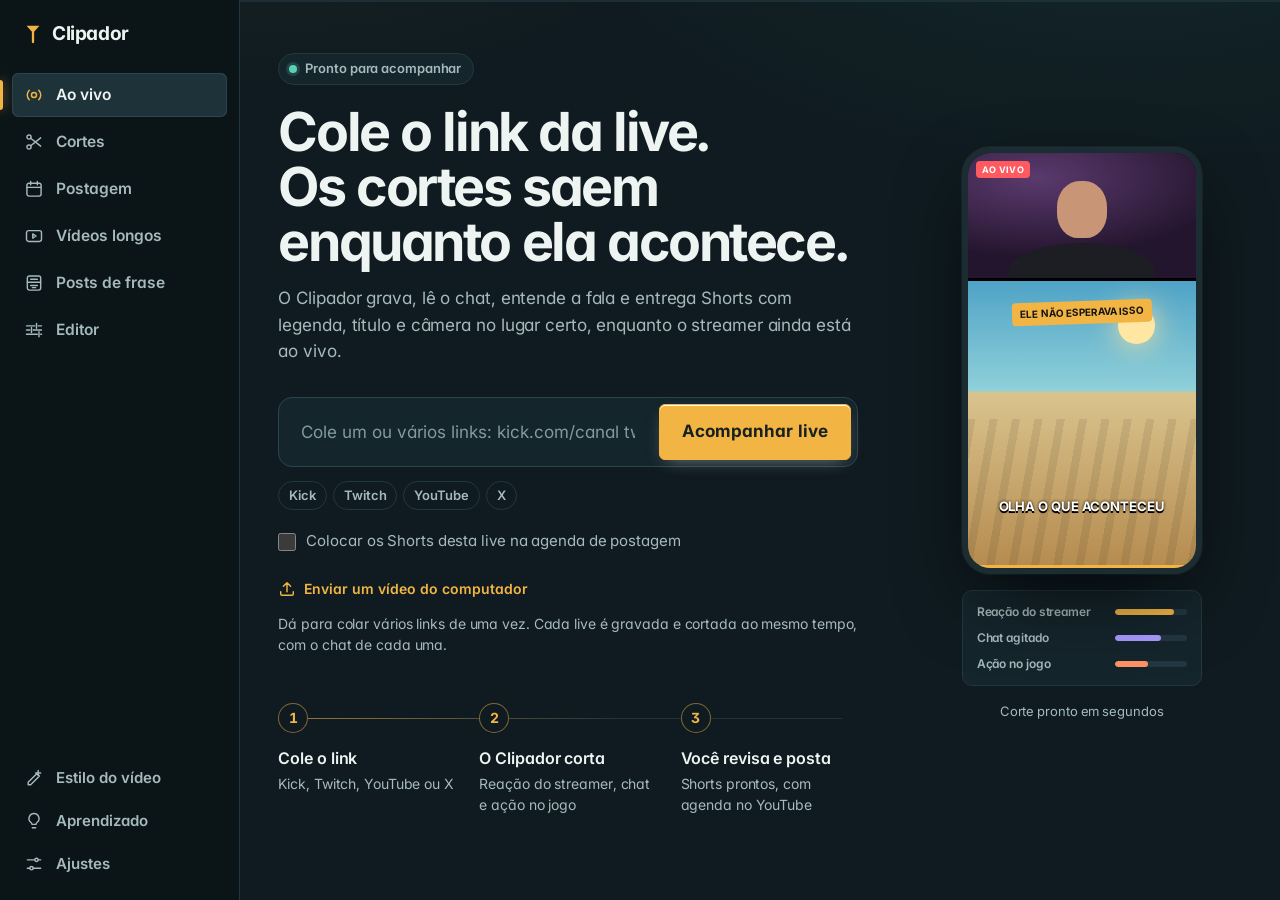
==== web/index.html @ 7b59847d "Clipador 1.16.0" ====
<!doctype html>
<html lang="pt-BR">
<head>
<meta charset="utf-8">
<meta name="viewport" content="width=device-width, initial-scale=1">
<title>Clipador ao vivo</title>
<meta name="theme-color" content="#0f1b20">
<link rel="icon" href="data:image/svg+xml,%3Csvg xmlns='http://www.w3.org/2000/svg' viewBox='0 0 32 32'%3E%3Crect width='32' height='32' rx='8' fill='%230f1b20'/%3E%3Cpath d='M9 7h14l-7 8z' fill='%23f2b544'/%3E%3Crect x='14.75' y='12' width='2.5' height='14' rx='1.25' fill='%23f2b544'/%3E%3C/svg%3E">
<link rel="preload" href="/web/fontes/instrument-sans-latin-wght-normal.woff2" as="font" type="font/woff2" crossorigin>
<link rel="stylesheet" href="/web/app.css">
<link rel="stylesheet" href="/web/editor.css">
<link rel="stylesheet" href="/web/estudio.css">
<link rel="stylesheet" href="/web/acabamento.css">
<link rel="stylesheet" href="/web/drift.css">
<link rel="stylesheet" href="/web/bastidores.css">
<script>try { if (sessionStorage.getItem("abertura") || location.search.includes("janela=1") || matchMedia("(prefers-reduced-motion: reduce)").matches) document.documentElement.classList.add("sem-abertura"); sessionStorage.setItem("abertura", "1"); } catch {}</script>
</head>
<body data-vazio="true">
<div class="abertura" aria-hidden="true"><div class="ab-cena"><div class="ab-linha"><i style="--l:3;--n:0;--c:#5ad1b3"></i><i style="--l:5;--n:1;--c:#2f6f7c"></i><i style="--l:2;--n:2;--c:#f2b544"></i><i style="--l:6;--n:3;--c:#2f6f7c"></i><i style="--l:3;--n:4;--c:#a99bff"></i><i style="--l:4;--n:5;--c:#5ad1b3"></i><i style="--l:2;--n:6;--c:#f6f0e4"></i><i style="--l:5;--n:7;--c:#2f6f7c"></i><b></b></div><div class="ab-marca"><svg viewBox="0 0 24 24"><path d="M5 3h14l-7 8z"/><rect x="10.75" y="9" width="2.5" height="13" rx="1.25"/></svg>Clipador</div></div></div>
<a class="pular" href="#conteudo">Ir para o conteúdo</a>

<div class="app">
<aside class="lateral">
  <a class="marca" href="/" aria-label="Clipador ao vivo, início">
    <svg class="marca-sinal" viewBox="0 0 24 24" aria-hidden="true"><path d="M5 3h14l-7 8z"/><rect x="10.75" y="9" width="2.5" height="13" rx="1.25"/></svg>
    <span>Clipador</span>
  </a>
  <nav class="abas" aria-label="Seções">
    <button type="button" data-aba="vivo" aria-pressed="true"><svg class="icone" viewBox="0 0 24 24" aria-hidden="true"><circle cx="12" cy="12" r="3"/><path d="M6.3 17.7a8 8 0 0 1 0-11.4M17.7 6.3a8 8 0 0 1 0 11.4"/></svg><span class="aba-nome">Ao vivo</span><span class="contador no-ar" id="n-vivo"></span></button>
    <button type="button" data-aba="cortes" aria-pressed="false"><svg class="icone" viewBox="0 0 24 24" aria-hidden="true"><circle cx="6" cy="6" r="2.5"/><circle cx="6" cy="18" r="2.5"/><path d="M8 7.5 20 17M8 16.5 20 7"/></svg><span class="aba-nome">Cortes</span><span class="contador" id="n-cortes"></span></button>
    <button type="button" data-aba="postagem" aria-pressed="false"><svg class="icone" viewBox="0 0 24 24" aria-hidden="true"><rect x="3.5" y="5" width="17" height="15.5" rx="2.5"/><path d="M3.5 10h17M8 3v4M16 3v4"/></svg><span class="aba-nome">Postagem</span><span class="contador" id="n-postagem"></span></button>
    <button type="button" data-aba="longos" aria-pressed="false"><svg class="icone" viewBox="0 0 24 24" aria-hidden="true"><rect x="3" y="5.5" width="18" height="13" rx="2.5"/><path d="m10.5 9.5 4 2.5-4 2.5z"/></svg><span class="aba-nome">Vídeos longos</span><span class="contador" id="n-longos"></span></button>
    <button type="button" data-aba="posts" aria-pressed="false"><svg class="icone" viewBox="0 0 24 24" aria-hidden="true"><rect x="4" y="3.5" width="16" height="17" rx="2.5"/><path d="M4 11h16"/><path d="M8 7.5h8M8 15h8M10 17.5h4"/></svg><span class="aba-nome">Posts de frase</span></button>
    <button type="button" data-aba="editor" aria-pressed="false"><svg class="icone" viewBox="0 0 24 24" aria-hidden="true"><path d="M3 7h10M17 7h4M3 12h4M11 12h10M3 17h13M20 17h1"/><path d="M15 4v6M9 9v6M18 14v6"/></svg><span class="aba-nome">Editor</span></button>
  </nav>
  <div class="lateral-fim">
    <p class="resumo" id="resumo" aria-live="polite"></p>
    <button class="ferramenta" id="abrir-estilo" type="button"><svg class="icone" viewBox="0 0 24 24" aria-hidden="true"><path d="M5 19 15.5 8.5l3 3L8 22H5z" transform="translate(0 -2)"/><path d="M14 4h6M17 1v6" transform="translate(0 2)"/></svg><span>Estilo do vídeo</span></button>
    <button class="ferramenta" id="abrir-aprendizado" type="button"><svg class="icone" viewBox="0 0 24 24" aria-hidden="true"><path d="M12 3a6 6 0 0 0-3.6 10.8c.7.6 1.1 1.3 1.1 2.2h5c0-.9.4-1.6 1.1-2.2A6 6 0 0 0 12 3z"/><path d="M10 20h4"/></svg><span>Aprendizado</span></button>
    <button class="ferramenta" id="abrir-ajustes" type="button"><svg class="icone" viewBox="0 0 24 24" aria-hidden="true"><path d="M4 7h9M17 7h3M4 17h3M11 17h9"/><circle cx="15" cy="7" r="2"/><circle cx="9" cy="17" r="2"/></svg><span>Ajustes</span></button>
  </div>
</aside>

<main id="conteudo">
  <div class="pagina" id="aba-vivo">
  <header class="pagina-topo vivo-topo">
    <div><h1>Ao vivo</h1><p>Acompanhe as lives e veja os cortes saindo em tempo real.</p></div>
  </header>
  <section class="comando" aria-labelledby="comando-titulo">
   <div class="comando-texto">
    <p class="comando-estado"><span aria-hidden="true"></span>Pronto para acompanhar</p>
    <h2 id="comando-titulo">Cole o link da live. Os cortes saem enquanto ela acontece.</h2>
    <p class="comando-sub">O Clipador grava, lê o chat, entende a fala e entrega Shorts com legenda, título e câmera no lugar certo, enquanto o streamer ainda está ao vivo.</p>
    <form id="form-link" novalidate>
      <label class="so-leitor" for="link">Link da live</label>
      <div class="campo-link">
        <input id="link" name="link" type="text" inputmode="url" autocomplete="off" spellcheck="false"
               placeholder="Cole um ou vários links: kick.com/canal twitch.tv/outro youtube.com/@canal" required>
        <button class="botao principal" type="submit" id="link-enviar">Acompanhar live</button>
      </div>
      <ul class="plataformas" id="plataformas" aria-label="Plataformas aceitas">
        <li data-p="kick">Kick</li><li data-p="twitch">Twitch</li><li data-p="youtube">YouTube</li><li data-p="x">X</li>
      </ul>
      <div class="comando-opcoes">
        <label class="marcar marcar-link"><input type="checkbox" id="link-programar"><span>Colocar os Shorts desta live na agenda de postagem</span></label>
        <button class="botao texto ir-envio" type="button" id="ir-envio"><svg viewBox="0 0 20 20" aria-hidden="true"><path d="M10 13V3m0 0L6 7m4-4 4 4M3 13v2.5A1.5 1.5 0 0 0 4.5 17h11a1.5 1.5 0 0 0 1.5-1.5V13" fill="none" stroke="currentColor" stroke-width="1.6" stroke-linecap="round" stroke-linejoin="round"/></svg>Enviar um vídeo do computador</button>
      </div>
      <p class="dica link-varios" id="link-varios">Dá para colar vários links de uma vez. Cada live é gravada e cortada ao mesmo tempo, com o chat de cada uma.</p>
      <p class="erro-campo" id="erro-link" role="alert" hidden></p>
    </form>
    <ol class="passos">
      <li><b>Cole o link</b><span>Kick, Twitch, YouTube ou X</span></li>
      <li><b>O Clipador corta</b><span>Reação do streamer, chat e ação no jogo</span></li>
      <li><b>Você revisa e posta</b><span>Shorts prontos, com agenda no YouTube</span></li>
    </ol>
   </div>
   <figure class="comando-vitrine" aria-hidden="true">
    <div class="vt-celular">
      <div class="vt-cam"><span class="vt-rosto"></span><span class="vt-ombro"></span><i class="vt-rec">AO VIVO</i></div>
      <div class="vt-jogo"><span class="vt-sol"></span><span class="vt-chao"></span><span class="vt-titulo">ELE NÃO ESPERAVA ISSO</span>
        <p class="vt-legenda"><b>OLHA</b> <b>O</b> <b>QUE</b> <b>ACONTECEU</b></p><i class="vt-barra"></i></div>
    </div>
    <ul class="vt-sinais">
      <li><b>Reação do streamer</b><span style="--n:.82"></span></li>
      <li><b>Chat agitado</b><span style="--n:.64"></span></li>
      <li><b>Ação no jogo</b><span style="--n:.47"></span></li>
    </ul>
    <figcaption>Corte pronto em segundos</figcaption>
   </figure>
  </section>

  <div class="mesa" id="mesa" hidden>
    <div class="lives-coluna">
      <p class="lives-capacidade" id="lives-capacidade" hidden></p>
      <section class="lives" id="lives" aria-label="Lives acompanhadas"></section>
    </div>
    <aside class="agora" aria-labelledby="agora-titulo">
      <h2 id="agora-titulo">Agora</h2>
      <p class="aviso" id="aviso-legenda" hidden></p>
      <ol class="fila" id="fila"></ol>
      <ol class="eventos" id="eventos" tabindex="0" aria-label="Histórico da live"></ol>
    </aside>
  </div>

  <section class="recentes" id="recentes" aria-labelledby="recentes-titulo" hidden>
    <header class="secao-topo"><h2 id="recentes-titulo">Últimos cortes</h2><button class="botao texto" type="button" id="ver-cortes">Ver todos os cortes</button></header>
    <div class="recentes-lista" id="recentes-lista"></div>
  </section>
  </div>

  <div class="pagina" id="aba-cortes" hidden>
  <section class="cortes" id="cortes" aria-labelledby="cortes-titulo">
    <header class="pagina-topo">
      <div><h1 id="cortes-titulo">Cortes</h1><p>Assista, ajuste a legenda e escolha o que vai para a agenda.</p></div>
    </header>
    <div class="barra-ferramentas">
      <div class="filtros" role="group" aria-label="Filtrar cortes">
        <button type="button" data-filtro="postar" aria-pressed="true">Para postar <span id="n-postar"></span></button>
        <button type="button" data-filtro="postados" aria-pressed="false">Postados <span id="n-postados"></span></button>
        <button type="button" data-filtro="montagens" aria-pressed="false">Montagens <span id="n-montagens"></span></button>
        <button type="button" data-filtro="todos" aria-pressed="false">Todos <span id="n-todos"></span></button>
      </div>
      <button class="botao destaque" type="button" id="abrir-montagem">Criar montagem</button>
      <label class="filtro-pasta"><span class="so-leitor">Pasta</span><select id="filtro-pasta"></select></label>
      <label class="filtro-pasta"><span class="so-leitor">Ordem</span><select id="ordem-cortes"><option value="recentes">Mais recentes</option><option value="potencial">Maior potencial</option></select></label>
    </div>
    <div class="grade" id="grade"></div>
    <p class="sem-cortes" id="sem-cortes" hidden></p>
    <nav class="paginacao" id="cortes-paginacao" aria-label="Páginas de cortes" hidden>
      <span id="cortes-contagem"></span>
      <div class="paginas" id="cortes-paginas"></div>
      <label>Por página <select id="cortes-por-pagina"><option>12</option><option selected>24</option><option>48</option><option>96</option></select></label>
    </nav>
  </section>
  </div>

  <div class="pagina postagem" id="aba-postagem" hidden>
    <header class="pagina-topo">
      <div><h1 id="agenda-titulo">Postagem</h1><p id="agenda-resumo"></p></div>
    </header>
    <div class="subabas" role="tablist" aria-label="Áreas da postagem">
      <button type="button" role="tab" data-sub="agenda" aria-selected="true">Agenda</button>
      <button type="button" role="tab" data-sub="pastas" aria-selected="false">Pastas <span id="sub-pastas"></span></button>
      <button type="button" role="tab" data-sub="horarios" aria-selected="false">Horários</button>
      <button type="button" role="tab" data-sub="canal" aria-selected="false">Canal e envio <i class="sinal-canal" id="sub-canal" hidden></i></button>
    </div>

    <section class="agenda" data-painel="agenda" aria-label="Agenda de Shorts">
      <p class="aviso" id="post-aviso" role="status" hidden></p>
      <div class="aviso repetidos" id="post-repetidos" role="status" hidden>
        <p id="post-repetidos-texto"></p>
        <div><button class="botao principal" type="button" id="repetidos-tirar">Tirar da fila</button><button class="botao" type="button" id="repetidos-manter">Postar neste canal também</button></div>
      </div>
      <p class="dica conferencia" id="post-conferencia" hidden></p>
      <div class="barra-ferramentas">
        <div class="selecao" id="agenda-selecao" hidden>
          <label class="marcar"><input type="checkbox" id="selecionar-pagina"><span>Selecionar esta página</span></label>
          <span id="selecao-total" aria-live="polite"></span>
          <button class="botao perigo" type="button" id="apagar-selecionados" disabled>Apagar selecionados</button>
        </div>
        <label class="filtro-pasta"><span class="so-leitor">Mostrar pasta</span><select id="agenda-pasta"></select></label>
      </div>
      <div id="agenda-dias"></div>
      <nav class="paginacao" id="agenda-paginacao" aria-label="Páginas da agenda" hidden>
        <p id="agenda-contagem"></p>
        <div class="paginas" id="agenda-paginas"></div>
        <label>Por página <select id="agenda-por-pagina"><option value="10">10</option><option value="20" selected>20</option><option value="50">50</option><option value="100">100</option></select></label>
      </nav>
      <p class="sem-cortes" id="agenda-vazia" hidden>Marque uma pasta para os Shorts dela entrarem na agenda.</p>
    </section>

    <section class="painel-config" data-painel="pastas" aria-labelledby="pastas-titulo" hidden>
      <div class="post-bloco">
        <h2 id="pastas-titulo">Pastas na agenda</h2>
        <p class="dica">Cada live ou vídeo tem a própria pasta. Só as marcadas entram na agenda de postagem.</p>
        <ul class="pastas" id="lista-pastas"></ul>
      </div>
    </section>

    <section class="painel-config duas-partes" data-painel="canal" aria-label="Canal e envio" hidden>
      <div class="post-bloco">
        <h2 id="conta-titulo">Canal do YouTube</h2>
        <div id="conta-corpo"></div>
      </div>
      <div class="post-bloco">
        <h2 id="auto-titulo">Envio automático</h2>
        <p class="dica">Até a auditoria ser aprovada, o YouTube deixa os vídeos enviados pela API presos no modo privado. Enquanto isso, poste pela agenda usando os botões de copiar.</p>
        <label class="marcar"><input type="checkbox" id="post-auditoria"><span>Meu projeto foi aprovado na auditoria do YouTube</span></label>
        <label class="marcar"><input type="checkbox" id="post-automatico"><span>Enviar e programar os Shorts sozinho</span></label>
      </div>
    </section>

    <section class="painel-config" data-painel="horarios" aria-labelledby="hor-titulo" hidden>
      <div class="post-bloco">
        <h2 id="hor-titulo">Como postar</h2>
        <fieldset class="post-modos">
          <legend class="so-leitor">Como os vídeos serão postados</legend>
          <label class="marcar"><input type="radio" name="post-modo" value="horarios"><span>Nos horários da agenda</span></label>
          <label class="marcar"><input type="radio" name="post-modo" value="dia"><span>Todos em um único dia</span></label>
          <label class="marcar"><input type="radio" name="post-modo" value="agora"><span>Todos de uma vez</span></label>
        </fieldset>
        <div class="post-filtro">
          <label for="post-potencial"><b>Quais cortes postar</b></label>
          <select id="post-potencial">
            <option value="0">Todos os cortes</option>
            <option value="50">Potencial de 50% ou mais</option>
            <option value="60">Potencial de 60% ou mais</option>
            <option value="70">Potencial de 70% ou mais</option>
            <option value="75">Potencial de 75% ou mais</option>
            <option value="80">Potencial de 80% ou mais</option>
            <option value="85">Potencial de 85% ou mais (recomendado)</option>
            <option value="90">Potencial de 90% ou mais</option>
            <option value="95">Potencial de 95% ou mais</option>
          </select>
          <label class="marcar"><input type="checkbox" id="post-melhores"><span>Postar primeiro os de maior potencial</span></label>
          <p class="dica" id="post-fora"></p>
        </div>
        <div class="modo-bloco" id="bloco-horarios">
          <form class="hor-rapido" id="hor-rapido">
            <label>Das <input type="time" id="hor-inicio" value="06:00" required></label>
            <label>Até <input type="time" id="hor-fim" value="23:30" required></label>
            <label>A cada
              <select id="hor-intervalo">
                <option value="30" selected>30 min</option>
                <option value="45">45 min</option>
                <option value="60">1 hora</option>
                <option value="90">1h30</option>
                <option value="120">2 horas</option>
              </select>
            </label>
            <label class="hor-quantos">Vídeos em cada horário
              <input type="number" id="hor-quantos" min="1" max="20" step="1" value="1" inputmode="numeric" required>
            </label>
            <button class="botao principal" type="submit">Aplicar na agenda</button>
          </form>
          <div class="horarios" id="horarios" tabindex="0" aria-label="Horários de postagem"></div>
          <div class="horarios-acoes">
            <button class="botao texto" type="button" id="hor-mais">Adicionar horário</button>
            <button class="botao" type="button" id="hor-salvar">Salvar horários</button>
          </div>
        </div>
        <form class="modo-bloco hor-rapido" id="bloco-dia" hidden>
          <label>Dia <input type="date" id="dia-data" required></label>
          <label>Das <input type="time" id="dia-inicio" required></label>
          <label>Até <input type="time" id="dia-fim" required></label>
          <button class="botao principal" type="submit">Aplicar neste dia</button>
          <p class="dica">A fila inteira é dividida por igual entre esses horários. Cortes novos entram na divisão.</p>
        </form>
        <p class="modo-bloco dica" id="bloco-agora" hidden>Os vídeos da fila saem em sequência, um por minuto, começando daqui a 10 minutos.</p>
        <p class="dica">Se o canal atingir o limite diário de envios, a agenda passa os próximos vídeos para quando ele liberar.</p>
      </div>
    </section>
  </div>

  <div class="pagina longos" id="aba-longos" hidden>
    <header class="pagina-topo">
      <div><h1>Vídeos longos</h1><p>Histórias horizontais com capítulos, zoom nas cenas e foco na webcam.</p></div>
    </header>

    <section class="auto-longo" aria-labelledby="auto-longo-titulo">
      <div class="auto-texto">
        <h2 id="auto-longo-titulo">Criar durante a live</h2>
        <p id="auto-longo-status"></p>
        <div class="barra" id="auto-longo-barra" hidden><span></span></div>
      </div>
      <div class="auto-campos">
        <label class="marcar"><input type="checkbox" id="auto-longo-ativo"><span>Criar sozinho</span></label>
        <label class="auto-tempo">Cada parte com
          <select id="auto-longo-minutos"><option value="5">5 minutos</option><option value="8">8 minutos</option><option value="10">10 minutos</option><option value="15">15 minutos</option><option value="20">20 minutos</option><option value="30">30 minutos</option></select>
        </label>
      </div>
    </section>

    <div class="longos-entrada">
      <form class="cartao-acao" id="form-gravada">
        <h2>Cortar um vídeo pronto</h2>
        <p class="dica">Envie um vídeo do computador ou cole o link de uma live que já acabou. O sistema encontra os melhores momentos e cria os cortes.</p>
        <input type="file" id="gr-arquivo" accept="video/*,.mkv,.ts,.flv,.m4v" hidden>
        <button class="envio-zona" type="button" id="gr-zona">
          <svg viewBox="0 0 24 24" width="26" height="26" fill="none" stroke="currentColor" stroke-width="1.8" stroke-linecap="round" stroke-linejoin="round" aria-hidden="true"><path d="M12 16V5M7.5 9.5 12 5l4.5 4.5M4 16v3a1 1 0 0 0 1 1h14a1 1 0 0 0 1-1v-3"/></svg>
          <strong>Enviar vídeo do computador</strong><span>Clique para escolher ou arraste o arquivo até aqui</span>
        </button>
        <div class="envio-arquivo" id="gr-escolhido" hidden>
          <div><strong id="gr-nome"></strong><span id="gr-info"></span><div class="barra" id="gr-barra" hidden><span id="gr-barra-v"></span></div></div>
          <button class="botao fantasma" type="button" id="gr-tirar">Trocar vídeo</button>
        </div>
        <div class="bloco" id="gr-bloco-link">
          <label for="gr-link">Ou cole o link da gravação</label>
          <input id="gr-link" autocomplete="off" spellcheck="false" placeholder="Link do YouTube, Twitch, Kick ou X">
        </div>
        <div class="campos-tres">
          <div class="bloco"><label for="gr-momentos">Momentos</label>
            <select id="gr-momentos"><option value="5">5 cortes</option><option value="10">10 cortes</option><option value="20" selected>20 cortes</option><option value="30">30 cortes</option><option value="50">50 cortes</option></select></div>
          <div class="bloco"><label for="gr-qualidade">Qualidade</label>
            <select id="gr-qualidade"><option value="1080" selected>1080p</option><option value="720">720p, baixa mais rápido</option></select></div>
          <div class="bloco"><label for="gr-minutos">Vídeo longo</label>
            <select id="gr-minutos"><option value="5">5 minutos</option><option value="8">8 minutos</option><option value="10" selected>10 minutos</option><option value="15">15 minutos</option><option value="20">20 minutos</option><option value="30">30 minutos</option></select></div>
        </div>
        <label class="marcar"><input type="checkbox" id="gr-longo" checked><span>Criar o vídeo longo quando os cortes ficarem prontos</span></label>
        <label class="marcar"><input type="checkbox" id="gr-programar"><span>Colocar os Shorts desta gravação na agenda de postagem</span></label>
        <p class="erro-campo" id="gr-erro" role="alert" hidden></p>
        <button class="botao principal" type="submit" id="gr-enviar">Cortar vídeo</button>
      </form>

      <form class="cartao-acao" id="form-longo">
        <h2>Criar com os cortes de uma live</h2>
        <p class="dica">Usa os cortes já prontos, na ordem em que aconteceram. Vídeos acima de 15 minutos exigem canal verificado no YouTube.</p>
        <div class="bloco"><label for="lg-sessao">Live</label><select id="lg-sessao" required></select></div>
        <div class="bloco"><label for="lg-minutos">Duração</label>
          <select id="lg-minutos"><option value="5">5 minutos</option><option value="8">8 minutos</option><option value="10" selected>10 minutos</option><option value="15">15 minutos</option><option value="20">20 minutos</option><option value="30">30 minutos</option></select></div>
        <p class="erro-campo" id="lg-erro" role="alert" hidden></p>
        <button class="botao principal" type="submit" id="lg-criar">Criar vídeo longo</button>
      </form>
    </div>

    <section class="trabalhos" id="sec-gravadas" aria-labelledby="gravadas-titulo" hidden>
      <h2 id="gravadas-titulo">Lives gravadas</h2>
      <ol id="lista-gravadas"></ol>
    </section>

    <section aria-labelledby="videos-titulo">
      <div class="lo-topo">
        <h2 class="titulo-secao" id="videos-titulo">Seus vídeos <span class="lo-total" id="lo-total"></span></h2>
        <div class="barra-ferramentas lo-barra">
          <div class="filtros" id="lo-filtros" role="group" aria-label="Mostrar vídeos">
            <button type="button" data-f="todos" aria-pressed="true">Todos</button>
            <button type="button" data-f="prontos" aria-pressed="false">Prontos</button>
            <button type="button" data-f="enviados" aria-pressed="false">No YouTube</button>
            <button type="button" data-f="editando" aria-pressed="false">Em edição</button>
          </div>
          <label class="filtro-pasta"><span class="so-leitor">Buscar vídeo longo</span><input id="lo-busca" type="search" placeholder="Buscar pelo título ou canal"></label>
        </div>
      </div>
      <div class="grade-longos" id="grade-longos"></div>
      <p class="sem-cortes" id="longos-vazio">Crie o primeiro vídeo com os cortes de uma live ou analise uma gravação.</p>
      <nav class="paginacao" id="lo-paginacao" aria-label="Páginas de vídeos longos" hidden><span data-contagem></span><div class="paginas" data-paginas></div></nav>
    </section>
  </div>
  <div class="pagina posts" id="aba-posts" hidden>
    <header class="pagina-topo">
      <div><h1>Posts de frase</h1><p>As frases mais fortes das lives viram posts com o rosto de quem falou, para o feed e os stories.</p></div>
    </header>
    <div class="barra-ferramentas">
      <label class="filtro-pasta"><span class="so-leitor">Pasta</span><select id="ps-pasta"></select></label>
      <div class="ps-acoes">
        <button class="botao destaque" type="button" id="ps-buscar">Encontrar frases</button>
        <button class="botao" type="button" id="ps-minha">Escrever minha frase</button>
        <button class="botao principal" type="button" id="ps-baixar" disabled>Baixar escolhidas</button>
      </div>
    </div>
    <div class="ps-opcoes" role="group" aria-label="Formato dos posts">
      <div class="filtros" role="group" aria-label="Formato"><button type="button" data-formato="feed" aria-pressed="true">Feed 4:5</button><button type="button" data-formato="stories" aria-pressed="false">Stories 9:16</button></div>
      <div class="filtros" role="group" aria-label="Prints"><button type="button" data-prints="2" aria-pressed="true">2 prints</button><button type="button" data-prints="3" aria-pressed="false">3 prints</button><button type="button" data-prints="1" aria-pressed="false">1 print</button></div>
      <label class="ps-campo">Fonte <select id="ps-fonte"></select></label>
      <label class="marcar ps-pb"><input type="checkbox" id="ps-pb"><span>Preto e branco</span></label>
      <label class="ps-campo">Assinatura <input id="ps-assinatura" maxlength="40" placeholder="@seuperfil"></label>
    </div>
    <p class="aviso" id="ps-status" hidden></p>
    <div class="ps-grade" id="ps-grade"></div>
    <p class="sem-cortes" id="ps-vazio" hidden></p>
  </div>

  <div class="pagina estudio" id="aba-editor" hidden>
    <section id="tl-escolha">
      <header class="pagina-topo"><div><h1>Editor</h1><p>Escolha um vídeo para cortar, trocar a legenda, colocar filtro e efeitos sonoros.</p></div></header>
      <div class="barra-ferramentas">
        <div class="filtros" id="tl-tipos" role="group" aria-label="Tipo de vídeo">
          <button type="button" data-tipo="corte" aria-pressed="true">Shorts</button>
          <button type="button" data-tipo="longo" aria-pressed="false">Vídeos longos</button>
        </div>
        <label class="filtro-pasta"><span class="so-leitor">Buscar vídeo</span><input id="tl-busca" type="search" placeholder="Buscar pelo título ou canal"></label>
      </div>
      <div class="tl-grade" id="tl-lista"></div>
      <p class="sem-cortes" id="tl-vazio" hidden></p>
      <nav class="paginacao" id="tl-paginacao" aria-label="Páginas de vídeos" hidden><span data-contagem></span><div class="paginas" data-paginas></div></nav>
    </section>

    <section class="st-mesa" id="st-mesa" hidden aria-labelledby="st-nome">
      <header class="st-topo">
        <button class="botao fantasma" type="button" id="st-voltar">Vídeos</button>
        <div class="st-titulo"><h1 id="st-nome"></h1><p id="st-salvo" aria-live="polite"></p></div>
        <div class="st-modo" role="group" aria-label="O que editar"><button type="button" id="st-m-video" aria-pressed="true">Vídeo</button><button type="button" id="st-m-capa" aria-pressed="false">Capa</button></div>
        <span class="st-grupo"><button class="botao" type="button" id="st-desfazer" title="Ctrl+Z" disabled>Desfazer</button><button class="botao" type="button" id="st-refazer" title="Ctrl+Y" disabled>Refazer</button><button class="botao" type="button" id="st-salvar" title="Ctrl+S">Salvar</button></span>
        <button class="botao principal" type="button" id="st-exportar">Exportar</button>
      </header>
      <div class="st-progresso" id="st-progresso" hidden><span id="st-prog-txt"></span><progress id="st-prog" max="100" value="0"></progress><button class="botao" type="button" id="st-prog-acao">Cancelar</button></div>
      <aside class="st-bib" aria-label="Biblioteca">
        <div class="st-rail" id="st-rail" role="tablist"></div>
        <div class="st-painel" id="st-painel"></div>
      </aside>
      <div class="st-palco" id="st-palco">
        <div class="st-tela" id="st-tela"><canvas id="st-canvas"></canvas><img id="st-exato" alt="" hidden><div class="st-sobre" id="st-sobre"></div>
          <div class="st-pv" id="st-pv" hidden><img id="st-pv-img" alt=""><p class="st-pv-carga" id="st-pv-carga" role="status"><span class="giro" aria-hidden="true"></span>Preparando a prévia</p>
            <div class="st-pv-barra"><strong id="st-pv-nome"></strong><button class="botao fantasma" type="button" id="st-pv-cancelar">Cancelar</button><button class="botao principal" type="button" id="st-pv-aplicar">Aplicar no vídeo</button></div></div></div>
        <div class="st-transporte" id="st-transporte">
          <button class="botao principal" type="button" id="st-tocar">Reproduzir</button><output id="st-tempo">0:00.0</output>
          <span class="st-selo" id="st-selo"></span>
        </div>
      </div>
      <aside class="st-insp" id="st-insp" aria-label="Ajustes do elemento"></aside>
      <div class="st-linha" id="st-linha">
        <div class="st-divisor" id="st-divisor" role="separator" aria-orientation="horizontal" aria-label="Aumentar ou diminuir a timeline" tabindex="0" title="Arraste para aumentar ou diminuir a timeline"><i></i></div>
        <div class="st-ferr">
          <span class="st-modo st-ferramenta" role="group" aria-label="Ferramenta"><button type="button" id="st-f-sel" aria-pressed="true" aria-label="Selecionar" title="Selecionar e mover (A)"><svg viewBox="0 0 24 24" width="17" height="17" fill="none" stroke="currentColor" stroke-width="2" stroke-linecap="round" stroke-linejoin="round" aria-hidden="true"><path d="M5 3l14 8-6 2-2 6z"/></svg></button><button type="button" id="st-f-lamina" aria-pressed="false" aria-label="Lâmina" title="Lâmina: clique para cortar (B)"><svg viewBox="0 0 24 24" width="17" height="17" fill="none" stroke="currentColor" stroke-width="2" stroke-linecap="round" stroke-linejoin="round" aria-hidden="true"><circle cx="6" cy="6" r="3"/><circle cx="6" cy="18" r="3"/><path d="M20 4L8.1 15.9M14.5 14.5L20 20M8.1 8.1L12 12"/></svg></button></span>
          <span class="st-grupo"><button class="botao st-ico" type="button" id="st-dividir" aria-label="Dividir" title="Dividir na agulha (Ctrl+B)"><svg viewBox="0 0 24 24" width="17" height="17" fill="none" stroke="currentColor" stroke-width="2" stroke-linecap="round" stroke-linejoin="round" aria-hidden="true"><path d="M12 3v18M5 8l-3 4 3 4M19 8l3 4-3 4"/></svg></button><button class="botao st-ico" type="button" id="st-duplicar" aria-label="Duplicar" title="Duplicar (Ctrl+D)"><svg viewBox="0 0 24 24" width="17" height="17" fill="none" stroke="currentColor" stroke-width="2" stroke-linecap="round" stroke-linejoin="round" aria-hidden="true"><rect x="9" y="9" width="12" height="12" rx="2"/><path d="M5 15H4a1 1 0 0 1-1-1V4a1 1 0 0 1 1-1h10a1 1 0 0 1 1 1v1"/></svg></button><button class="botao st-ico" type="button" id="st-apagar" aria-label="Apagar" title="Apagar (Delete)"><svg viewBox="0 0 24 24" width="17" height="17" fill="none" stroke="currentColor" stroke-width="2" stroke-linecap="round" stroke-linejoin="round" aria-hidden="true"><path d="M4 7h16M9 7V4h6v3M6 7l1 13h10l1-13"/></svg></button><button class="botao st-ico" type="button" id="st-fechar-vao" aria-label="Apagar e juntar" title="Apagar e juntar as partes (Shift+Delete)"><svg viewBox="0 0 24 24" width="17" height="17" fill="none" stroke="currentColor" stroke-width="2" stroke-linecap="round" stroke-linejoin="round" aria-hidden="true"><path d="M3 12h6M21 12h-6M7 8l4 4-4 4M17 8l-4 4 4 4"/></svg></button></span>
          <button class="botao destaque st-abrir-tr" type="button" id="st-abrir-tr" title="Abrir as transições"><svg viewBox="0 0 24 24" width="17" height="17" fill="none" stroke="currentColor" stroke-width="2" stroke-linecap="round" stroke-linejoin="round" aria-hidden="true"><path d="M4 5l8 7-8 7zM20 5l-8 7 8 7z"/></svg>Transições</button>
          <label class="marcar" title="N"><input type="checkbox" id="st-ima" checked><span>Ímã</span></label>
          <span class="st-grupo"><select id="st-nova-faixa" aria-label="Adicionar faixa"><option value="">Adicionar faixa</option><option value="video">Vídeo e imagem</option><option value="texto">Texto</option><option value="legenda">Legenda</option><option value="efeito">Efeitos</option><option value="audio">Áudio</option></select></span>
          <span class="st-sel" id="st-sel"></span>
          <label class="st-alt" title="Alt + rolagem do mouse"><input type="range" id="st-alt-faixa" min="60" max="260" step="10" value="100"></label>
          <span class="st-grupo"><button class="botao" type="button" id="st-menos" aria-label="Afastar a timeline" title="Ctrl+−">−</button><button class="botao" type="button" id="st-ajustar" title="Shift+Z">Ajustar</button><button class="botao" type="button" id="st-mais" aria-label="Aproximar a timeline" title="Ctrl+=">+</button><button class="botao" type="button" id="st-atalhos" title="?">Atalhos</button></span>
        </div>
        <div class="st-corpo"><div class="st-cabecas" id="st-cab-caixa"><div id="st-cabecas"></div></div><div class="st-rolagem" id="st-rolagem"><div class="st-faixas" id="st-faixas"><canvas id="st-regua-topo"></canvas><canvas id="st-filmes"></canvas><canvas id="st-regua"></canvas><div id="st-trilhas"></div><div class="st-agulha" id="st-agulha"></div></div></div></div>
      </div>
    </section>
  </div>
</main>
</div>

<dialog class="janela ps-janela" id="ps-janela" aria-labelledby="ps-titulo">
  <div class="ps-caixa">
    <header class="editor-topo"><div><h2 id="ps-titulo">Post de frase</h2><p id="ps-origem"></p></div><button class="botao fantasma" type="button" data-fechar>Fechar</button></header>
    <div class="ps-corpo">
      <div class="ps-previa"><img id="ps-imagem" alt="Prévia do post"><p class="dica" id="ps-carregando" hidden>Desenhando…</p></div>
      <div class="ps-lado">
        <div class="ps-controles" id="ps-controles"></div>
        <div class="bloco"><span class="rotulo">Texto de cada print</span><p class="dica">Coloque **entre asteriscos** as palavras em negrito.</p><div id="ps-partes" class="ps-partes"></div></div>
        <div class="bloco"><span class="rotulo">Prints</span><p class="dica">Clique num print da parte e depois num quadro abaixo para trocar.</p><div id="ps-escolhidos" class="ps-escolhidos"></div><div id="ps-quadros" class="ps-quadros"></div></div>
        <div class="bloco"><div class="bloco-topo"><label for="ps-legenda">Legenda do post</label><button class="botao texto" type="button" id="ps-copiar">Copiar</button></div><textarea id="ps-legenda" rows="5"></textarea></div>
        <p class="dica" id="ps-original"></p>
      </div>
    </div>
    <footer class="editor-acoes"><button class="botao perigo" type="button" id="ps-apagar">Tirar esta frase</button><label class="marcar"><input type="checkbox" id="ps-escolher"><span>Entra no pacote</span></label><button class="botao principal" type="button" id="ps-png">Baixar PNG</button></footer>
  </div>
</dialog>

<dialog class="janela ps-janela-minha" id="ps-dlg-minha" aria-labelledby="ps-m-t">
  <form method="dialog" id="ps-form-minha">
    <header class="editor-topo"><h2 id="ps-m-t">Escrever minha frase</h2><button class="botao fantasma" type="button" data-fechar>Fechar</button></header>
    <div class="st-dx-corpo">
      <div class="bloco"><label for="ps-m-corte">Rostos de qual corte</label><select id="ps-m-corte"></select></div>
      <div class="bloco"><label for="ps-m-texto">Frase</label><textarea id="ps-m-texto" rows="3" maxlength="220" placeholder="Uma citação, um versículo, uma frase sua"></textarea></div>
    </div>
    <footer class="editor-acoes"><button class="botao principal" type="submit" value="ok">Criar post</button></footer>
  </form>
</dialog>

<dialog class="janela janela-longo" id="janela-longo" aria-labelledby="jl-titulo">
  <form id="form-jl">
    <header class="editor-topo">
      <div><h2 id="jl-titulo">Vídeo longo</h2><p id="jl-meta"></p></div>
      <button class="botao fantasma" type="button" data-fechar>Fechar</button>
    </header>
    <div class="jl-corpo">
      <div class="jl-video">
        <video id="jl-player" controls playsinline preload="metadata"></video>
        <ol class="capitulos" id="jl-capitulos" aria-label="Capítulos"></ol>
      </div>
      <div class="jl-textos">
        <div class="bloco">
          <div class="bloco-topo"><label for="jl-nome">Título</label><button class="botao texto" type="button" id="jl-copiar-titulo">Copiar título</button></div>
          <input id="jl-nome" maxlength="100" required>
        </div>
        <div class="bloco">
          <div class="bloco-topo"><label for="jl-desc">Descrição</label><button class="botao texto" type="button" id="jl-copiar-desc">Copiar descrição</button></div>
          <textarea id="jl-desc" rows="11"></textarea>
        </div>
        <div class="bloco">
          <span class="rotulo">Miniatura</span>
          <img class="jl-capa" id="jl-capa" alt="Miniatura do vídeo">
        </div>
        <div class="bloco">
          <label for="jl-quando">Programar no YouTube</label>
          <input id="jl-quando" type="datetime-local">
          <p class="dica" id="jl-envio"></p>
        </div>
        <p class="erro-campo" id="jl-erro" role="alert" hidden></p>
      </div>
    </div>
    <footer class="editor-acoes jl-acoes">
      <div class="jl-grupo">
        <button class="botao principal" type="submit">Salvar textos</button>
        <button class="botao destaque" type="button" id="jl-enviar">Enviar ao YouTube</button>
      </div>
      <div class="jl-grupo">
        <button class="botao" type="button" id="jl-timeline">Abrir no editor</button>
        <a class="botao" id="jl-baixar" download>Baixar vídeo</a>
        <a class="botao" id="jl-baixar-capa" download>Baixar miniatura</a>
      </div>
      <button class="botao perigo jl-excluir" type="button" id="jl-excluir">Excluir</button>
    </footer>
  </form>
</dialog>

<dialog class="janela item-post" id="janela-item" aria-labelledby="it-titulo">
  <form id="form-item">
    <header class="editor-topo">
      <div><h2 id="it-titulo">Short programado</h2><p id="it-quando"></p></div>
      <button class="botao fantasma" type="button" data-fechar>Fechar</button>
    </header>
    <div class="it-corpo">
      <div class="it-video"><video id="it-player" controls playsinline preload="metadata"></video></div>
    <div class="editor-rolagem">
      <div class="bloco">
        <div class="bloco-topo"><label for="it-texto">Título</label><button class="botao texto" type="button" id="it-copiar-titulo">Copiar título</button></div>
        <input id="it-texto" maxlength="100" required>
        <p class="dica"><span id="it-conta">0</span> de 100 caracteres</p>
      </div>
      <div class="bloco">
        <div class="bloco-topo"><label for="it-desc">Descrição</label><button class="botao texto" type="button" id="it-copiar-desc">Copiar descrição</button></div>
        <textarea id="it-desc" rows="12"></textarea>
      </div>
      <p class="erro-campo" id="it-erro" role="alert" hidden></p>
    </div>
    </div>
    <footer class="editor-acoes">
      <button class="botao principal" type="submit" id="it-salvar">Salvar textos</button>
      <a class="botao" id="it-baixar" download>Baixar vídeo</a>
      <button class="botao" type="button" id="it-timeline">Abrir no editor</button>
      <button class="botao" type="button" id="it-agendado">Já agendei no YouTube</button>
      <button class="botao" type="button" id="it-remover">Tirar da fila</button>
      <button class="botao perigo" type="button" id="it-apagar">Apagar Short</button>
      <button class="botao" type="button" id="it-voltar">Voltar para a fila</button>
    </footer>
  </form>
</dialog>

<dialog class="janela editor" id="editor" aria-labelledby="ed-titulo">
  <div class="editor-corpo">
    <div class="editor-video">
      <video id="ed-video" controls playsinline preload="metadata"></video>
      <div class="refazendo" id="ed-refazendo" hidden><span class="giro" aria-hidden="true"></span><span id="ed-refazendo-texto">Refazendo o vídeo</span></div>
    </div>
    <div class="editor-painel">
      <header class="editor-topo">
        <div>
          <h2 id="ed-titulo">Editar corte</h2>
          <p id="ed-meta"></p>
        </div>
        <button class="botao fantasma" type="button" data-fechar>Fechar</button>
      </header>

      <div class="editor-rolagem">
        <details class="bloco potencial" id="ed-potencial" hidden>
          <summary><span class="potencial-anel" id="ed-pot-anel"><b id="ed-pot-nota"></b></span><span><strong>Potencial de viralizar</strong><small id="ed-pot-nivel"></small></span></summary>
          <ul class="potencial-partes" id="ed-pot-partes"></ul>
          <ul class="potencial-dicas" id="ed-pot-dicas"></ul>
          <p class="potencial-melhorado" id="ed-pot-melhorado" hidden></p>
          <button class="botao" type="button" id="ed-melhorar" hidden>Melhorar o potencial sozinho</button>
          <p class="dica">Estimativa feita com a reação da live, o começo, a história e o ritmo do corte. Não é garantia de views: serve para escolher o que postar primeiro.</p>
        </details>
        <div class="ed-abaixo" id="ed-abaixo" hidden><span id="ed-abaixo-texto"></span><button class="botao" type="button" id="ed-forcar">Postar mesmo assim</button></div>
        <div class="bloco">
          <label for="ed-gancho">Título no vídeo</label>
          <input id="ed-gancho" maxlength="90" data-visual>
          <p class="dica">Aparece nos primeiros segundos para dar contexto.</p>
        </div>

        <div class="bloco duas-colunas">
          <div class="bloco"><label for="ed-estilo-legenda">Legenda deste corte</label><select id="ed-estilo-legenda" data-estilo-corte="legenda"></select></div>
          <div class="bloco"><label for="ed-estilo-gancho">Título deste corte</label><select id="ed-estilo-gancho" data-estilo-corte="gancho"></select></div>
        </div>
        <div class="bloco"><label for="ed-abertura">Abertura deste corte</label>
          <select id="ed-abertura"><option value="">Como o Clipador escolheu</option><option value="true">Começar pelo auge</option><option value="false">Começar do começo da história</option></select></div>
        <div class="bloco" id="ed-camera-bloco" hidden><label for="ed-camera-dinamica">Câmera deste corte</label>
          <select id="ed-camera-dinamica"><option value="">Como o Clipador escolheu</option><option value="true">Dinâmica: troca para o rosto e para o jogo</option><option value="false">Fixa: sempre dividida</option></select></div>

        <div class="bloco">
          <div class="bloco-topo">
            <label for="ed-post">Texto para postar</label>
            <button class="botao texto" type="button" id="ed-copiar">Copiar texto</button>
          </div>
          <textarea id="ed-post" rows="7"></textarea>
        </div>

        <div class="bloco">
          <div class="bloco-topo">
            <span class="rotulo">Enquadramento</span>
            <button class="botao texto" type="button" id="ed-enquadrar">Ajustar enquadramento</button>
          </div>
          <p id="ed-layout"></p>
        </div>

        <div class="bloco">
          <span class="rotulo" id="ed-leg-rotulo">Legenda</span>
          <p class="dica">Corrija as palavras aqui. Clique no tempo para ouvir o trecho.</p>
          <ol class="linhas" id="ed-linhas" aria-labelledby="ed-leg-rotulo"></ol>
        </div>
      </div>

      <footer class="editor-acoes">
        <a class="botao principal" id="ed-baixar" download>Baixar vídeo</a>
        <button class="botao" type="button" id="ed-timeline">Abrir no editor</button>
        <button class="botao" type="button" id="ed-bastidores">Ver a edição</button>
        <button class="botao" type="button" id="ed-postado"></button>
        <button class="botao destaque" type="button" id="ed-salvar">Refazer vídeo</button>
        <button class="botao perigo" type="button" id="ed-excluir">Excluir</button>
      </footer>
    </div>
  </div>
</dialog>

<dialog class="janela enquadrar" id="janela-camera" aria-labelledby="cam-titulo">
  <form method="dialog" id="form-camera">
    <header class="editor-topo">
      <div>
        <h2 id="cam-titulo">Ajustar enquadramento</h2>
        <p id="cam-sub"></p>
      </div>
      <button class="botao fantasma" type="button" data-fechar>Fechar</button>
    </header>
    <div class="enq-corpo">
      <fieldset class="modos enq-modos">
        <legend>Como montar o vídeo vertical</legend>
        <label><input type="radio" name="modo" value="auto"><span><i class="mini mini-auto" aria-hidden="true"></i><b>Automático</b><small>Encontra a câmera sozinho</small></span></label>
        <label><input type="radio" name="modo" value="dividido"><span><i class="mini mini-dividido" aria-hidden="true"></i><b>Câmera em cima</b><small>Você marca onde ela está</small></span></label>
        <label><input type="radio" name="modo" value="tela_cheia"><span><i class="mini mini-cheia" aria-hidden="true"></i><b>Só a câmera</b><small>Para lives de conversa</small></span></label>
        <label><input type="radio" name="modo" value="inteiro"><span><i class="mini mini-inteiro" aria-hidden="true"></i><b>Tela inteira</b><small>Sem separar a câmera</small></span></label>
      </fieldset>
      <div class="enq-palco">
        <div class="palco" id="palco">
          <img id="cam-quadro" alt="Imagem da live">
          <div class="marcador" id="marcador" tabindex="0" role="application" aria-label="Área da câmera. Use as setas para mover e Shift com as setas para redimensionar." hidden>
            <span class="alca" data-alca="nw"></span><span class="alca" data-alca="ne"></span>
            <span class="alca" data-alca="sw"></span><span class="alca" data-alca="se"></span>
          </div>
          <p class="palco-vazio" id="palco-vazio" hidden>A imagem aparece quando a live começar a ser gravada.</p>
        </div>
        <p class="dica" id="cam-dica"></p>
      </div>
    </div>
    <footer class="editor-acoes">
      <button class="botao principal" type="submit" id="cam-salvar">Salvar enquadramento</button>
    </footer>
  </form>
</dialog>

<dialog class="janela janela-estilo" id="janela-estilo" aria-labelledby="es-titulo">
  <form id="form-estilo">
    <header class="editor-topo">
      <div><h2 id="es-titulo">Estilo do vídeo</h2><p>Vale para os próximos Shorts e vídeos longos.</p></div>
      <button class="botao fantasma" type="button" data-fechar>Fechar</button>
    </header>
    <div class="es-corpo">
      <div class="es-opcoes">
        <fieldset><legend>Legenda</legend><div class="es-grade" id="es-legendas"></div></fieldset>
        <fieldset><legend>Mais modelos de legenda, os mesmos do editor</legend>
          <p class="dica">Cada um já vem com a sua fonte e as suas cores.</p>
          <div class="es-grade" id="es-legendas-editor"></div></fieldset>
        <div class="es-duas">
          <div class="bloco"><label for="es-fonte-legenda">Fonte da legenda</label>
            <select id="es-fonte-legenda"><option value="">A fonte do modelo</option></select>
            <p class="es-fonte-amostra" id="es-fonte-legenda-amostra" aria-hidden="true">Olha isso</p></div>
          <div class="bloco"><label for="es-fonte-titulo">Fonte do título</label>
            <select id="es-fonte-titulo"><option value="">A fonte do modelo</option></select>
            <p class="es-fonte-amostra" id="es-fonte-titulo-amostra" aria-hidden="true">Título</p></div>
        </div>
        <fieldset><legend>Título que aparece no vídeo</legend><div class="es-grade" id="es-ganchos"></div></fieldset>
        <fieldset><legend>Cor de destaque</legend><div class="es-cores" id="es-cores"></div></fieldset>
        <div class="es-duas">
          <div class="bloco"><label for="es-tamanho">Tamanho da legenda</label>
            <select id="es-tamanho"><option value="pequeno">Pequena</option><option value="medio">Média</option><option value="grande">Grande</option></select></div>
          <div class="bloco"><label for="es-tempo">Tempo do título na tela</label>
            <select id="es-tempo"><option value="3">3 segundos</option><option value="5">5 segundos</option><option value="8">8 segundos</option></select></div>
        </div>
        <div class="bloco"><label for="es-filtro">Filtro dos próximos vídeos</label><select id="es-filtro"><option value="nenhum">Sem filtro</option><option value="cinema">Cinema</option><option value="vibrante">Vibrante</option><option value="gamer">Gamer</option><option value="quente">Quente</option><option value="frio">Frio</option><option value="por_do_sol">Pôr do sol</option><option value="dramatico">Dramático</option><option value="noir">Preto e branco</option><option value="vintage">Vintage</option><option value="desbotado">Desbotado</option><option value="vhs">Fita VHS</option><option value="sonho">Sonho</option></select></div>
        <label class="marcar"><input type="checkbox" id="es-abertura"><span>Começar os Shorts pelo auge: 2 a 3 segundos do melhor momento, a fita volta e a história começa</span></label>
        <label class="marcar"><input type="checkbox" id="es-barra"><span>Mostrar a barra de progresso no topo do vídeo</span></label>
        <label class="marcar"><input type="checkbox" id="es-sons"><span>Colocar efeitos sonoros que combinam com cada corte</span></label>
        <div class="bloco"><label for="es-arroba">Seu @ nas redes</label>
          <input id="es-arroba" placeholder="@seucanal" maxlength="31" autocomplete="off" spellcheck="false">
          <p class="dica">Aparece pequeno no vídeo, trocando de canto a cada 7 segundos. Deixe vazio para não usar.</p></div>
        <label class="marcar"><input type="checkbox" id="es-encerramento"><span>Terminar com o seu @ na tela (2 segundos a mais, sem passar de 59 s)</span></label>
      </div>
      <div class="es-previas" aria-live="polite">
        <p class="dica es-arraste">Arraste os quadros para escolher onde a legenda e o título ficam.</p>
        <figure><div class="es-palco" id="es-palco-v"><img id="es-previa-v" alt="Prévia do Short com o estilo escolhido" draggable="false"></div><figcaption>Short</figcaption></figure>
        <figure><div class="es-palco" id="es-palco-h"><img id="es-previa-h" alt="Prévia do vídeo longo com o estilo escolhido" draggable="false"></div><figcaption>Vídeo longo</figcaption>
          <button class="botao texto es-restaurar" type="button" id="es-restaurar">Voltar para o lugar automático</button></figure>
      </div>
    </div>
    <p class="erro-campo es-erro" id="es-erro" role="alert" hidden></p>
    <footer class="editor-acoes"><button class="botao principal" type="submit">Salvar estilo</button></footer>
  </form>
</dialog>

<dialog class="janela rq" id="st-rq" aria-labelledby="rq-titulo">
  <header class="editor-topo"><div><h2 id="rq-titulo">Reenquadrar vídeo</h2><p>Arraste o quadro para escolher o que aparece. O vídeo original continua inteiro.</p></div><button class="botao fantasma" type="button" id="rq-fechar">Fechar</button></header>
  <div class="rq-corpo">
    <div class="rq-esq">
      <div class="rq-palco" id="rq-palco"><canvas id="rq-original"></canvas><div class="rq-janela" id="rq-janela" tabindex="0" role="slider" aria-label="Área visível do vídeo. Use as setas para mover."><i data-c="nw"></i><i data-c="ne"></i><i data-c="sw"></i><i data-c="se"></i><i data-c="n"></i><i data-c="s"></i><i data-c="w"></i><i data-c="e"></i></div></div>
      <label class="rq-tempo" for="rq-momento"><span>Ver outro momento</span><input id="rq-momento" type="range" min="0" max="1" step="0.01"></label>
    </div>
    <div class="rq-dir">
      <h3>Resultado</h3>
      <canvas id="rq-resultado"></canvas>
      <div class="rq-formatos" id="rq-formatos" role="group" aria-label="Formato"></div>
      <div class="rq-acoes"><button class="botao" type="button" id="rq-tudo">Mostrar vídeo inteiro</button><button class="botao" type="button" id="rq-centro">Centralizar</button></div>
      <label class="marcar" id="rq-rotulo-fundo"><input type="checkbox" id="rq-fundo" checked><span>Preencher as sobras com fundo desfocado</span></label>
      <label class="marcar" id="rq-rotulo-todas"><input type="checkbox" id="rq-todas" checked><span>Aplicar em todas as partes deste vídeo</span></label>
    </div>
  </div>
  <footer class="editor-acoes"><button class="botao principal" type="button" id="rq-aplicar">Aplicar enquadramento</button></footer>
</dialog>

<dialog class="janela st-dlg-atalhos" id="st-dlg-atalhos" aria-labelledby="st-da-t">
  <header class="editor-topo"><h2 id="st-da-t">Atalhos do teclado</h2><button class="botao fantasma" type="button" data-fechar>Fechar</button></header>
  <ul class="st-lista-atalhos"><li><span>Reproduzir e pausar</span><kbd>Espaço</kbd></li><li><span>Voltar, parar, avançar</span><kbd>J / K / L</kbd></li><li><span>Quadro anterior e próximo</span><kbd>← / →</kbd></li><li><span>Pular 1 segundo</span><kbd>Shift + ← / →</kbd></li><li><span>Corte anterior e próximo</span><kbd>↑ / ↓</kbd></li><li><span>Início e fim</span><kbd>Home / End</kbd></li><li><span>Dividir</span><kbd>Ctrl + B</kbd></li><li><span>Dividir todas as faixas</span><kbd>Ctrl + Shift + B</kbd></li><li><span>Apagar à esquerda da agulha</span><kbd>Q</kbd></li><li><span>Apagar à direita da agulha</span><kbd>W</kbd></li><li><span>Aparar sem juntar</span><kbd>[ / ]</kbd></li><li><span>Ferramenta selecionar</span><kbd>A</kbd></li><li><span>Ferramenta lâmina</span><kbd>B</kbd></li><li><span>Apagar</span><kbd>Delete</kbd></li><li><span>Apagar e juntar</span><kbd>Shift + Delete</kbd></li><li><span>Copiar, recortar, colar</span><kbd>Ctrl + C / X / V</kbd></li><li><span>Duplicar</span><kbd>Ctrl + D</kbd></li><li><span>Selecionar tudo</span><kbd>Ctrl + A</kbd></li><li><span>Desfazer</span><kbd>Ctrl + Z</kbd></li><li><span>Refazer</span><kbd>Ctrl + Shift + Z ou Ctrl + Y</kbd></li><li><span>Aproximar e afastar</span><kbd>Ctrl + = / Ctrl + − ou Ctrl + rolagem</kbd></li><li><span>Ver o vídeo inteiro</span><kbd>Shift + Z</kbd></li><li><span>Altura das faixas</span><kbd>Alt + rolagem</kbd></li><li><span>Rolar para os lados</span><kbd>Shift + rolagem</kbd></li><li><span>Ligar e desligar o ímã</span><kbd>N</kbd></li><li><span>Marcador</span><kbd>M</kbd></li><li><span>Congelar quadro</span><kbd>Shift + F</kbd></li><li><span>Salvar</span><kbd>Ctrl + S</kbd></li><li><span>Exportar</span><kbd>Ctrl + E</kbd></li></ul>
</dialog>

<dialog class="janela st-exportar" id="st-dlg-exportar" aria-labelledby="st-dx-t">
  <form method="dialog" id="st-form-exportar">
    <header class="editor-topo"><h2 id="st-dx-t">Exportar vídeo</h2><button class="botao fantasma" type="button" data-fechar>Fechar</button></header>
    <div class="st-dx-corpo">
      <fieldset class="st-res" id="st-res"></fieldset>
      <p class="dica" id="st-dx-nota"></p>
    </div>
    <footer class="editor-acoes"><button class="botao" type="button" id="st-dx-xml" title="Timeline em XML com as legendas em .srt">Levar para Premiere ou DaVinci</button><button class="botao principal" type="submit" value="ok" id="st-dx-ok">Exportar agora</button></footer>
  </form>
</dialog>

<dialog class="janela ap-janela" id="janela-aprendizado" aria-labelledby="ap-titulo">
  <div class="ap-caixa">
    <header class="editor-topo"><div><h2 id="ap-titulo">Aprendizado</h2><p>O sistema melhora os próximos vídeos com o que você mostra, edita e publica.</p></div><button class="botao fantasma" type="button" data-fechar>Fechar</button></header>
    <div class="ap-envio" id="ap-envio" role="status" aria-live="polite" hidden>
      <div class="ap-envio-topo"><span class="giro" aria-hidden="true"></span><b id="ap-envio-titulo">Enviando vídeo</b><span id="ap-envio-pct">0%</span></div>
      <div class="barra" role="progressbar" aria-labelledby="ap-envio-titulo" aria-valuemin="0" aria-valuemax="100" aria-valuenow="0"><span id="ap-envio-barra" style="width:0%"></span></div>
      <small id="ap-envio-detalhe"></small>
    </div>
    <div class="ap-corpo" id="ap-corpo"></div>
  </div>
</dialog>

<dialog class="janela janela-montagem" id="janela-montagem" aria-labelledby="mt-titulo">
  <form id="form-montagem">
    <header class="editor-topo"><div><h2 id="mt-titulo">Criar montagem</h2><p>Junta os momentos mais fortes em um Short, com trocas rápidas e efeitos sonoros.</p></div><button class="botao fantasma" type="button" data-fechar>Fechar</button></header>
    <div class="mt-corpo">
      <div class="bloco"><label for="mt-pasta">Live</label><select id="mt-pasta" required></select></div>
      <div class="bloco"><label for="mt-cenas">Cenas</label><select id="mt-cenas"><option value="3">3 cenas</option><option value="4">4 cenas</option><option value="5">5 cenas</option><option value="6">6 cenas</option></select></div>
      <fieldset class="modos coluna mt-tipo"><legend>Tipo</legend>
        <label><input type="radio" name="mt-tipo" value="emendado" checked><span><b>Short com cenas emendadas</b>Cada momento entra com a preparação, o acontecimento e o desfecho, na ordem da live, com transição, zoom e som</span></label>
        <label><input type="radio" name="mt-tipo" value="melhores"><span><b>Os melhores momentos</b>Abre com o mais forte e fecha com o segundo mais forte</span></label>
      </fieldset>
      <p class="erro-campo" id="mt-erro" role="alert" hidden></p>
    </div>
    <footer class="editor-acoes"><button class="botao principal" type="submit">Criar montagem</button></footer>
  </form>
</dialog>

<dialog class="janela janela-montagem" id="janela-viral" aria-labelledby="ev-titulo">
  <form id="form-viral">
    <header class="editor-topo"><div><h2 id="ev-titulo">Criar vídeo neste estilo</h2><p id="ev-resumo"></p></div><button class="botao fantasma" type="button" data-fechar>Fechar</button></header>
    <div class="mt-corpo">
      <div class="bloco"><label for="ev-pasta">Cenas de qual pasta</label><select id="ev-pasta" required></select></div>
      <div class="bloco"><label for="ev-gancho">Frase de abertura</label><input id="ev-gancho" maxlength="90" required placeholder="Ex.: Fiz isso e dobrei minhas views"></div>
      <div class="bloco"><label for="ev-partes">Textos das tarjas</label><textarea id="ev-partes" rows="3" placeholder="Um texto por linha"></textarea></div>
      <div class="bloco"><label for="ev-marca">Sua marca</label><input id="ev-marca" maxlength="40" placeholder="@seucanal"></div>
      <div class="bloco"><label for="ev-chamada">Chamada final</label><input id="ev-chamada" maxlength="70" placeholder="Ex.: Comenta EU e me segue"></div>
      <p class="erro-campo" id="ev-erro" role="alert" hidden></p>
    </div>
    <footer class="editor-acoes"><button class="botao principal" type="submit">Criar vídeo</button></footer>
  </form>
</dialog>

<aside class="aviso-atualizacao" id="av-atualizacao" aria-labelledby="av-titulo" hidden>
  <h2 id="av-titulo"></h2>
  <ul id="av-notas"></ul>
  <p class="dica" id="av-dica">O download abre no navegador. Depois é só instalar por cima, sem perder seus vídeos.</p>
  <div class="av-acoes"><button class="botao principal" type="button" id="av-baixar">Baixar atualização</button><button class="botao fantasma" type="button" id="av-depois">Depois</button></div>
</aside>

<dialog class="janela ajustes" id="janela-ajustes" aria-labelledby="aj-titulo">
  <form id="form-ajustes">
    <header class="editor-topo">
      <h2 id="aj-titulo">Ajustes</h2>
      <button class="botao fantasma" type="button" data-fechar>Fechar</button>
    </header>
    <fieldset class="modos coluna">
      <legend>Quando cortar</legend>
      <label><input type="radio" name="sensibilidade" value="baixa"><span><b>Só os grandes momentos</b>Reações muito fortes</span></label>
      <label><input type="radio" name="sensibilidade" value="media"><span><b>Equilibrado</b>Boas reações do streamer e do chat</span></label>
      <label><input type="radio" name="sensibilidade" value="alta"><span><b>Mais cortes</b>Pega também as reações menores</span></label>
    </fieldset>
    <div class="duas uma">
      <div class="bloco">
        <label for="aj-garantido">Corte automático</label>
        <select id="aj-garantido" name="corte_garantido">
          <option value="0">Só por reação do streamer e do chat</option>
          <option value="3">Por reação e melhor momento a cada 3 minutos</option>
          <option value="5">Por reação e melhor momento a cada 5 minutos</option>
          <option value="10">Por reação e melhor momento a cada 10 minutos</option>
        </select>
      </div>
    </div>
    <div class="duas">
      <div class="bloco"><label for="aj-min">Duração mínima (segundos)</label><input id="aj-min" name="duracao_min" type="number" min="10" max="180" required></div>
      <div class="bloco"><label for="aj-max">Duração máxima (segundos)</label><input id="aj-max" name="duracao_max" type="number" min="10" max="180" required></div>
    </div>
    <div class="duas">
      <div class="bloco">
        <label for="aj-modelo">Precisão da legenda</label>
        <select id="aj-modelo" name="modelo">
          <option value="base">Rápida</option>
          <option value="small">Equilibrada</option>
          <option value="medium">Boa, mais lenta</option>
          <option value="large-v3-turbo">Máxima (recomendada)</option>
        </select>
        <p class="dica">A máxima é a que mais acerta em português. Baixa 1,6 GB na primeira vez e precisa de 8 GB de memória.</p>
      </div>
      <div class="bloco">
        <label for="aj-idioma">Idioma da live</label>
        <select id="aj-idioma" name="idioma">
          <option value="pt">Português</option>
          <option value="es">Espanhol</option>
          <option value="en">Inglês</option>
        </select>
      </div>
    </div>
    <div class="bloco aj-vocabulario"><label for="aj-melhorar">Melhorar sozinho os cortes com potencial abaixo de</label>
      <select id="aj-melhorar" name="melhorar_abaixo"><option value="0">Desligado</option><option value="60">60%</option><option value="70">70%</option><option value="75">75% (recomendado)</option><option value="80">80%</option><option value="85">85%</option><option value="90">90%</option></select>
      <p class="dica">Antes de montar o vídeo, o Clipador testa outros começos e fins e o corte sem as pausas longas, e fica com a versão de maior potencial. A força da reação na live não muda.</p></div>
    <div class="bloco aj-vocabulario"><label for="aj-vocabulario">Nomes e palavras das suas lives</label>
      <textarea id="aj-vocabulario" name="vocabulario" rows="3" maxlength="600" placeholder="Gaules, Cerol, Free Fire, GTA RP, Paulinho o Loko"></textarea>
      <p class="dica">Separe por vírgula. A legenda passa a acertar esses nomes, jogos e gírias. O nome do canal e o título da live já entram sozinhos.</p></div>
    <fieldset class="aj-secao">
      <legend>Edição dinâmica</legend>
      <label class="opcao"><input type="checkbox" name="montagem_auto" role="switch"><span><b>Montagens automáticas</b>Junta os melhores momentos da live em um só vídeo</span></label>
      <label class="opcao"><input type="checkbox" name="shorts_emendados" role="switch"><span><b>Shorts com cenas emendadas</b>Além do corte normal, junta vários momentos rápidos num Short. Cada cena entra com a preparação, o momento e o desfecho, nunca picada</span></label>
      <div class="bloco"><label for="aj-cenas">Cenas em cada montagem e short emendado</label><select id="aj-cenas" name="montagem_cenas"><option value="3">3 cenas</option><option value="4">4 cenas</option><option value="5">5 cenas</option><option value="6">6 cenas</option></select></div>
      <label class="opcao"><input type="checkbox" name="foco_auto" role="switch"><span><b>Zoom no que o streamer mostrar</b>Aproxima estrelas, mapa, dinheiro e o que ele apontar</span></label>
    </fieldset>
    <fieldset class="aj-secao">
      <legend>Programa</legend>
      <label class="opcao" id="aj-fundo-rot" hidden><input type="checkbox" id="aj-fundo" role="switch"><span><b>Continuar em segundo plano</b>Ao fechar a janela, segue gravando perto do relógio</span></label>
      <label class="opcao" id="aj-win-rot" hidden><input type="checkbox" id="aj-win" role="switch"><span><b>Abrir junto com o Windows</b>Começa a vigiar as lives assim que o computador liga</span></label>
      <div class="aj-versao"><span id="aj-versao"></span><button class="botao" type="button" id="aj-atualizar">Procurar atualizações</button></div>
    </fieldset>
    <p class="erro-campo" id="aj-erro" role="alert" hidden></p>
    <footer class="editor-acoes aj-acoes"><button class="botao principal" type="submit">Salvar ajustes</button><button class="botao perigo" type="button" id="aj-encerrar" hidden>Fechar o Clipador</button></footer>
  </form>
</dialog>

<div class="aviso-flutuante" id="toast" role="status" aria-live="polite"></div>
<script src="/web/app.js"></script>
<script src="/web/estudio.js"></script>
<script src="/web/acabamento.js"></script>
<script src="/web/posts.js"></script>
<script src="/web/bastidores.js"></script>
</body>
</html>
---- web/app.css ----
@font-face { font-family: "Instrument Sans"; src: url("/web/fontes/instrument-sans-latin-wght-normal.woff2") format("woff2"); font-weight: 400 700; font-display: swap; }

:root {
  --cabine: #0f1b20;
  --lateral: #0b1518;
  --mesa: #15252c;
  --mesa-alta: #1e323a;
  --fio: #2c444e;
  --fio-suave: #223740;
  --giz: #eef4f2;
  --giz-medio: #a6babc;
  --marfim: #f6f0e4;
  --no-ar: #ff5a5f;
  --corte: #f2b544;
  --pronto: #5ad1b3;
  --sinal-chat: #a99bff;
  --sinal-jogo: #ff9466;
  --erro: #ff9c9f;
  --raio: 10px;
  --raio-menor: 7px;
  --sombra: 0 24px 70px rgb(3 9 11 / .55);
  --titulo: "Instrument Sans", system-ui, -apple-system, "Segoe UI", sans-serif;
  --texto: "Instrument Sans", system-ui, -apple-system, "Segoe UI", sans-serif;
  color-scheme: dark;
}

*, *::before, *::after { box-sizing: border-box; }
html { -webkit-text-size-adjust: 100%; scrollbar-color: var(--fio) transparent; }
body { margin: 0; background: var(--cabine); color: var(--giz); font: 400 1rem/1.5 var(--texto); font-variant-numeric: tabular-nums; -webkit-font-smoothing: antialiased; }
h1, h2, h3, p, ol, ul, fieldset, figure { margin: 0; padding: 0; }
ol, ul { list-style: none; }
fieldset { border: 0; min-width: 0; }
img, video, canvas { display: block; max-width: 100%; }
button, input, textarea, select { font: inherit; color: inherit; }
[hidden] { display: none !important; }
:focus-visible { outline: 2px solid var(--corte); outline-offset: 2px; }
::-webkit-scrollbar { width: 10px; height: 10px; }
::-webkit-scrollbar-thumb { background: var(--fio); border: 3px solid transparent; border-radius: 8px; background-clip: padding-box; }

.pular { position: fixed; left: 1rem; top: -4rem; z-index: 40; padding: .5rem 1rem; background: var(--marfim); color: #17211f; border-radius: var(--raio-menor); }
.pular:focus { top: .75rem; }
.so-leitor { position: absolute; width: 1px; height: 1px; overflow: hidden; clip-path: inset(50%); white-space: nowrap; }
.icone { flex: none; width: 1.25rem; height: 1.25rem; fill: none; stroke: currentColor; stroke-width: 1.7; stroke-linecap: round; stroke-linejoin: round; }

/* Estrutura */
.app { display: grid; grid-template-columns: 15rem minmax(0, 1fr); min-height: 100vh; }
.lateral { position: sticky; top: 0; display: flex; flex-direction: column; height: 100vh; padding: 1.25rem .75rem 1rem; background: var(--lateral); border-right: 1px solid var(--fio-suave); }
.marca { display: inline-flex; align-items: center; gap: .5rem; padding: 0 .625rem 1.5rem; color: var(--giz); font-size: 1.1875rem; font-weight: 700; letter-spacing: -.02em; text-decoration: none; }
.marca-sinal { width: 1.375rem; height: 1.375rem; fill: var(--corte); }
.abas { display: grid; gap: .1875rem; }
.abas button { position: relative; display: flex; align-items: center; gap: .75rem; width: 100%; min-height: 2.75rem; padding: .375rem .75rem; background: transparent; border: 0; border-radius: var(--raio-menor); color: var(--giz-medio); font-weight: 600; font-size: .9688rem; text-align: left; cursor: pointer; transition: background .15s, color .15s; }
.abas button:hover { background: var(--mesa); color: var(--giz); }
.abas button[aria-pressed="true"] { background: var(--mesa-alta); color: var(--giz); }
/* A aba aberta recebe a agulha da linha do tempo, a mesma marca dos cortes no gráfico. */
.abas button[aria-pressed="true"]::before { content: ""; position: absolute; left: -.75rem; top: .4375rem; bottom: .4375rem; width: 3px; background: var(--corte); border-radius: 0 3px 3px 0; }
.abas button[aria-pressed="true"] .icone { color: var(--corte); }
.aba-nome { flex: 1; min-width: 0; }
.contador { min-width: 1.5rem; padding: 0 .375rem; background: var(--fio-suave); border-radius: 999px; color: var(--giz); font-size: .75rem; font-weight: 700; line-height: 1.375rem; text-align: center; }
.contador:empty { display: none; }
.contador.no-ar { background: var(--no-ar); color: #2b0507; }
.lateral-fim { display: grid; gap: .1875rem; margin-top: auto; padding-top: 1rem; }
.resumo { padding: 0 .75rem .625rem; color: var(--giz-medio); font-size: .8125rem; line-height: 1.35; }
.resumo:empty { display: none; }
body[data-no-ar="true"] .resumo { color: #ff9a9d; font-weight: 600; }
.ferramenta { display: flex; align-items: center; gap: .75rem; width: 100%; min-height: 2.5rem; padding: .25rem .75rem; background: transparent; border: 0; border-radius: var(--raio-menor); color: var(--giz-medio); font-weight: 600; font-size: .9375rem; cursor: pointer; transition: background .15s, color .15s; }
.ferramenta:hover { background: var(--mesa); color: var(--giz); }
main { min-width: 0; padding: 2rem clamp(1.25rem, 3vw, 2.75rem) 4rem; }
.pagina { display: grid; grid-template-columns: minmax(0, 1fr); gap: 1.5rem; width: 100%; max-width: 92rem; margin: 0 auto; }
.pagina-topo { display: flex; align-items: flex-end; justify-content: space-between; flex-wrap: wrap; gap: .5rem 1.5rem; }
.pagina-topo h1 { font-size: clamp(1.75rem, 2.4vw, 2.25rem); font-weight: 700; line-height: 1.1; letter-spacing: -.03em; }
.pagina-topo p { margin-top: .3125rem; max-width: 46rem; color: var(--giz-medio); }
.secao-topo { display: flex; align-items: center; justify-content: space-between; gap: 1rem; margin-bottom: .75rem; }
.secao-topo h2, .titulo-secao, .trabalhos h2 { font-size: 1.125rem; font-weight: 700; letter-spacing: -.012em; }
.barra-ferramentas { display: flex; align-items: center; justify-content: space-between; flex-wrap: wrap; gap: .625rem 1rem; }

/* Botões e campos */
.botao { display: inline-flex; align-items: center; justify-content: center; gap: .5rem; min-height: 2.625rem; padding: .5rem 1rem; background: var(--mesa-alta); border: 1px solid var(--fio); border-radius: var(--raio-menor); color: var(--giz); font-weight: 600; font-size: .9375rem; text-decoration: none; white-space: nowrap; cursor: pointer; transition: background .15s, border-color .15s, color .15s; }
.botao:hover { background: var(--fio); }
.botao:disabled { opacity: .45; cursor: not-allowed; }
.botao.principal { background: var(--marfim); border-color: var(--marfim); color: #17211f; font-weight: 700; }
.botao.principal:hover { background: #fff; border-color: #fff; }
.botao.destaque { background: transparent; border-color: var(--corte); color: var(--corte); }
.botao.destaque:hover:not(:disabled) { background: rgb(242 181 68 / .12); }
.botao.fantasma { background: transparent; border-color: transparent; color: var(--giz-medio); }
.botao.fantasma:hover:not(:disabled) { background: var(--mesa-alta); color: var(--giz); }
.botao.perigo { margin-left: auto; background: transparent; border-color: transparent; color: var(--erro); }
.botao.perigo:hover:not(:disabled), .botao.perigo[data-confirmar="true"] { background: var(--no-ar); color: #2a0507; }
.botao.texto { min-height: 2rem; padding: .125rem .5rem; background: transparent; border: 0; color: var(--corte); font-size: .875rem; }
.botao.texto:hover { background: rgb(242 181 68 / .12); }
input:not([type="checkbox"], [type="radio"], [type="file"]), textarea, select { background-color: var(--cabine); border: 1px solid var(--fio); border-radius: var(--raio-menor); transition: border-color .15s; }
input:not([type="checkbox"], [type="radio"], [type="file"]):hover, textarea:hover, select:hover { border-color: #41606b; }
select { appearance: none; padding-right: 2rem !important; background-image: url("data:image/svg+xml,%3Csvg xmlns='http://www.w3.org/2000/svg' viewBox='0 0 12 12'%3E%3Cpath d='m2.5 4.5 3.5 3.5 3.5-3.5' fill='none' stroke='%23a6babc' stroke-width='1.6' stroke-linecap='round' stroke-linejoin='round'/%3E%3C/svg%3E"); background-repeat: no-repeat; background-position: right .625rem center; background-size: .75rem; cursor: pointer; }
input[type="checkbox"], input[type="radio"] { accent-color: var(--corte); }
input[type="file"] { width: 100%; font-size: .875rem; }
.erro-campo { color: var(--erro); font-size: .9375rem; }
.dica { color: var(--giz-medio); font-size: .875rem; }
.aviso { padding: .75rem 1rem; background: var(--mesa-alta); border-radius: var(--raio-menor); font-size: .9375rem; }
.marcar { display: grid; grid-template-columns: 1.25rem minmax(0, 1fr); gap: .5rem; align-items: start; cursor: pointer; }
.marcar input { width: 1.125rem; height: 1.125rem; margin: .1875rem 0 0; }
.bloco { display: grid; gap: .375rem; min-width: 0; }
.bloco-topo { display: flex; align-items: center; justify-content: space-between; gap: .5rem; }
.bloco label, .rotulo, .modos legend { font-size: .9375rem; font-weight: 600; }
.bloco input, .bloco textarea, .bloco select { width: 100%; padding: .625rem .75rem; }
.bloco textarea { resize: vertical; line-height: 1.45; }
.duas-colunas { grid-template-columns: repeat(2, minmax(0, 1fr)); gap: .75rem; }
.barra { height: .375rem; overflow: hidden; background: var(--fio-suave); border-radius: 3px; }
.barra span { display: block; height: 100%; background: var(--corte); border-radius: 3px; transition: width .4s; }

/* Ao vivo */
.comando { padding: 1rem; background: var(--mesa); border: 1px solid var(--fio-suave); border-radius: var(--raio); }
.comando h2, .passos { display: none; }
.campo-link { display: flex; gap: .5rem; }
.campo-link input { flex: 1; min-width: 0; height: 3rem; padding: 0 1rem; }
.campo-link input::placeholder { color: #829a9e; }
.campo-link .botao { height: 3rem; padding-inline: 1.375rem; }
.marcar-link { margin-top: .75rem; color: var(--giz-medio); font-size: .9375rem; }
.comando .erro-campo { margin-top: .5rem; }
body[data-vazio="true"] .vivo-topo { display: none; }
body[data-vazio="true"] .comando { display: flex; flex-direction: column; justify-content: center; width: min(100%, 52rem); min-height: calc(100vh - 6rem); margin: 0 auto; padding: 0; background: none; border: 0; }
body[data-vazio="true"] .comando h2 { display: block; margin-bottom: 1.75rem; font-size: clamp(2.25rem, 5vw, 3.75rem); font-weight: 700; line-height: 1.04; letter-spacing: -.04em; text-wrap: balance; }
body[data-vazio="true"] .campo-link input, body[data-vazio="true"] .campo-link .botao { height: 3.5rem; font-size: 1.0625rem; }
body[data-vazio="true"] .passos { display: grid; grid-template-columns: repeat(3, minmax(0, 1fr)); gap: 1rem; margin-top: 2.5rem; padding-top: 1.25rem; border-top: 1px solid var(--fio-suave); counter-reset: passo; }
.passos li { display: grid; gap: .0625rem; counter-increment: passo; }
.passos li::before { content: counter(passo); margin-bottom: .25rem; color: var(--corte); font-weight: 700; }
.passos b { font-weight: 600; }
.passos span { color: var(--giz-medio); font-size: .875rem; }
.mesa { display: grid; grid-template-columns: minmax(0, 1fr) 20rem; gap: 1.5rem; align-items: start; }
.lives { display: grid; grid-template-columns: minmax(0, 1fr); gap: 1rem; min-width: 0; }
.live { overflow: hidden; background: var(--mesa); border: 1px solid var(--fio-suave); border-radius: var(--raio); }
.live-topo { display: flex; align-items: center; flex-wrap: wrap; gap: .75rem 1rem; padding: 1rem 1.25rem; border-bottom: 1px solid var(--fio-suave); }
.live-nome { flex: 1 1 14rem; min-width: 0; }
.live-nome h3 { font-size: 1.3125rem; font-weight: 700; line-height: 1.2; letter-spacing: -.02em; overflow-wrap: anywhere; }
.live-nome p { overflow: hidden; color: var(--giz-medio); font-size: .9375rem; text-overflow: ellipsis; white-space: nowrap; }
.live-acoes { display: flex; flex-wrap: wrap; gap: .5rem; }
.selo { display: inline-flex; align-items: center; gap: .4375rem; padding: .1875rem .625rem; background: var(--mesa-alta); border-radius: 999px; color: var(--giz-medio); font-size: .8125rem; font-weight: 700; white-space: nowrap; }
.selo::before { content: ""; width: .5rem; height: .5rem; background: currentColor; border-radius: 50%; }
.live[data-status="gravando"] .selo { background: rgb(255 90 95 / .16); color: #ff8b8f; }
.live[data-status="gravando"] .selo::before { animation: pulso 1.6s ease-in-out infinite; }
.live[data-status="erro"] .selo, .live[data-status="reconectando"] .selo { background: rgb(242 181 68 / .14); color: var(--corte); }
.live-corpo { display: grid; grid-template-columns: minmax(0, 1fr) 16rem; }
.sismo { min-width: 0; padding: 1rem 1.25rem; }
.sismo canvas { width: 100%; height: 9rem; }
.legenda-grafico { display: flex; flex-wrap: wrap; gap: .25rem .875rem; margin-top: .625rem; color: var(--giz-medio); font-size: .8125rem; }
.legenda-grafico li { display: inline-flex; align-items: center; gap: .375rem; cursor: help; }
.legenda-grafico i { flex: none; width: .625rem; height: .625rem; border-radius: 2px; }
.cor-corte { background: var(--corte); }
.cor-streamer { background: var(--pronto); }
.cor-chat { background: var(--sinal-chat); }
.cor-jogo { background: var(--sinal-jogo); }
.legenda-grafico .cor-linha { width: 1.125rem; height: 0; background: none; border-top: 2px dashed var(--giz-medio); border-radius: 0; }
.legenda-grafico .cor-seta { width: 0; height: 0; background: none; border: .3125rem solid transparent; border-top: .4375rem solid var(--corte); border-bottom: 0; border-radius: 0; }
.sismo-info { display: flex; flex-wrap: wrap; justify-content: space-between; gap: .25rem 1rem; margin-top: .625rem; padding-top: .625rem; border-top: 1px solid var(--fio-suave); color: var(--giz-medio); font-size: .875rem; }
.sismo-info b { color: var(--giz); font-weight: 700; }
.sismo-auto { color: var(--pronto); font-weight: 600; }
.chat-vivo { display: flex; flex-direction: column; justify-content: flex-end; gap: .25rem; min-width: 0; height: 100%; min-height: 12rem; max-height: 17rem; overflow: hidden; padding: .875rem 1rem; background: rgb(11 21 24 / .45); border-left: 1px solid var(--fio-suave); font-size: .875rem; line-height: 1.35; }
.chat-vivo li { overflow: hidden; text-overflow: ellipsis; white-space: nowrap; }
.chat-vivo b { margin-right: .3125rem; color: var(--pronto); font-weight: 600; }
.chat-vivo .vazio { color: var(--giz-medio); white-space: normal; }
.agora { position: sticky; top: 1.5rem; display: flex; flex-direction: column; height: min(27rem, calc(100vh - 3rem)); min-height: 0; padding: 1rem 1.125rem; background: var(--mesa); border: 1px solid var(--fio-suave); border-radius: var(--raio); }
.agora h2 { font-size: 1.125rem; font-weight: 700; letter-spacing: -.012em; }
.agora .aviso { margin-top: .75rem; padding: .625rem .75rem; font-size: .875rem; }
.fila { display: grid; flex: none; gap: .375rem; max-height: 7.25rem; margin-top: .75rem; overflow-y: auto; }
.fila:empty { display: none; }
.fila li { padding: .5rem .75rem; background: var(--mesa-alta); border-radius: var(--raio-menor); font-size: .875rem; }
.fila b { display: block; font-weight: 700; }
.fila span { color: var(--corte); }
.eventos { flex: 1; min-height: 0; margin-top: .5rem; padding-right: .375rem; overflow-y: auto; overscroll-behavior: contain; }
.eventos li { display: grid; grid-template-columns: 3.25rem minmax(0, 1fr); gap: .5rem; padding: .5rem 0; border-top: 1px solid var(--fio-suave); font-size: .875rem; line-height: 1.35; }
.eventos li:first-child { border-top: 0; }
.eventos time { color: var(--giz-medio); }
.eventos li[data-tipo="corte"] span { color: var(--corte); }
.eventos li[data-tipo="pronto"] span { color: var(--pronto); }
.eventos li[data-tipo="erro"] span { color: var(--erro); }
.recentes-lista { display: grid; align-items: start; grid-auto-flow: column; grid-auto-columns: minmax(8.5rem, 10.5rem); gap: .75rem; padding-bottom: .375rem; overflow-x: auto; }
.recente { display: block; min-width: 0; padding: 0; background: none; border: 0; color: inherit; text-align: left; cursor: pointer; }
.recente img { width: 100%; aspect-ratio: 9 / 14; object-fit: cover; object-position: top; background: var(--mesa); border-radius: var(--raio-menor); transition: opacity .15s; }
.recente:hover img { opacity: .82; }
.recente span { display: -webkit-box; margin-top: .375rem; overflow: hidden; font-size: .875rem; font-weight: 600; line-height: 1.25; -webkit-box-orient: vertical; -webkit-line-clamp: 2; }

/* Cortes */
.cortes { display: grid; grid-template-columns: minmax(0, 1fr); gap: 1.25rem; }
.filtros, .subabas { display: inline-flex; flex-wrap: wrap; gap: .1875rem; padding: .1875rem; background: var(--mesa); border: 1px solid var(--fio-suave); border-radius: 9px; }
.filtros button, .subabas button { min-height: 2.25rem; padding: .25rem .875rem; background: transparent; border: 0; border-radius: 6px; color: var(--giz-medio); font-weight: 600; font-size: .9375rem; cursor: pointer; transition: background .15s, color .15s; }
.filtros button:hover, .subabas button:hover { color: var(--giz); }
.filtros button[aria-pressed="true"], .subabas button[aria-selected="true"] { background: var(--mesa-alta); color: var(--giz); box-shadow: inset 0 0 0 1px var(--fio); }
.subabas { justify-self: start; max-width: 100%; }
.subabas span { margin-left: .125rem; color: var(--giz-medio); font-size: .8125rem; font-weight: 500; }
.sinal-canal { display: inline-block; width: .4375rem; height: .4375rem; margin-left: .25rem; background: var(--corte); border-radius: 50%; vertical-align: .125rem; }
.filtro-pasta select { max-width: 19rem; height: 2.5rem; padding: 0 .75rem; font-size: .9375rem; }
.grade { display: grid; grid-template-columns: repeat(auto-fill, minmax(11.5rem, 1fr)); gap: 1.5rem 1rem; align-items: start; }
.sem-cortes { max-width: 34rem; color: var(--giz-medio); }
.corte { display: block; width: 100%; padding: 0; background: none; border: 0; color: inherit; text-align: left; cursor: pointer; }
.poster { position: relative; aspect-ratio: 9 / 16; overflow: hidden; background: var(--mesa); border-radius: var(--raio); }
.poster img { width: 100%; height: 100%; object-fit: cover; transition: transform .22s; }
.corte:hover .poster img { transform: scale(1.03); }
.poster-dur, .poster-reacao { position: absolute; bottom: .5rem; padding: .0625rem .4375rem; border-radius: 5px; font-size: .75rem; font-weight: 700; }
.poster-dur { right: .5rem; background: rgb(8 15 18 / .86); }
.poster-reacao { left: .5rem; max-width: calc(100% - 4rem); overflow: hidden; background: var(--marfim); color: #17211f; text-overflow: ellipsis; white-space: nowrap; }
.corte[data-postado="true"] .poster img { opacity: .42; }
.corte[data-postado="true"] .poster-reacao { background: var(--pronto); color: #05261e; }
.corte h3 { display: -webkit-box; margin-top: .5625rem; overflow: hidden; font-size: .9688rem; font-weight: 600; line-height: 1.28; -webkit-box-orient: vertical; -webkit-line-clamp: 2; }
.corte p { margin-top: .125rem; color: var(--giz-medio); font-size: .8125rem; }
.etapas { position: absolute; inset: 0; display: flex; flex-direction: column; justify-content: center; gap: .625rem; padding: 1rem; color: #7f979c; font-size: .875rem; }
.etapas li { display: flex; align-items: center; gap: .5rem; }
.etapas li::before { content: ""; flex: none; width: .625rem; height: .625rem; border: 2px solid currentColor; border-radius: 50%; }
.etapas li[data-estado="feito"] { color: var(--pronto); }
.etapas li[data-estado="feito"]::before { background: currentColor; }
.etapas li[data-estado="atual"] { color: var(--corte); font-weight: 700; }
.etapas li[data-estado="atual"]::before { background: currentColor; animation: pulso 1.1s ease-in-out infinite; }
.falhou { position: absolute; inset: 0; display: grid; place-content: center; padding: 1rem; color: var(--erro); font-size: .9375rem; text-align: center; }
@keyframes pulso { 50% { opacity: .3; } }

/* Janelas */
.janela { max-width: calc(100vw - 2rem); max-height: calc(100vh - 2rem); padding: 0; background: var(--mesa); border: 1px solid var(--fio); border-radius: 14px; box-shadow: var(--sombra); color: var(--giz); }
.janela::backdrop { background: rgb(5 12 14 / .72); backdrop-filter: blur(6px); }
.editor-topo { display: flex; align-items: flex-start; justify-content: space-between; gap: 1rem; padding: 1.125rem 1.25rem .875rem; }
.editor-topo h2 { font-size: 1.3125rem; font-weight: 700; line-height: 1.2; letter-spacing: -.02em; }
.editor-topo p { color: var(--giz-medio); font-size: .9375rem; }
.editor-rolagem { display: grid; flex: 1; align-content: start; gap: 1.25rem; min-height: 0; padding: 0 1.25rem 1rem; overflow: auto; }
.editor-acoes { display: flex; flex: none; flex-wrap: wrap; gap: .5rem; padding: .875rem 1.25rem; background: rgb(11 21 24 / .35); border-top: 1px solid var(--fio-suave); }
.editor { --altura: min(calc(100vh - 2rem), 58rem); width: 68rem; height: var(--altura); max-height: var(--altura); overflow: hidden; }
.editor-corpo { display: grid; grid-template-columns: calc(var(--altura) * .5625) minmax(0, 1fr); height: 100%; }
.editor-video { position: relative; height: 100%; min-width: 0; overflow: hidden; background: #060c0e; }
.editor-video video { width: 100%; height: 100%; object-fit: contain; }
.editor-painel { display: flex; flex-direction: column; min-width: 0; min-height: 0; }
.refazendo { position: absolute; inset: 0; display: flex; flex-direction: column; align-items: center; justify-content: center; gap: .75rem; padding: 1rem; background: rgb(6 12 14 / .86); font-weight: 600; text-align: center; }
.giro { width: 2rem; height: 2rem; border: 3px solid var(--fio); border-top-color: var(--corte); border-radius: 50%; animation: gira .9s linear infinite; }
@keyframes gira { to { transform: rotate(360deg); } }
.linhas { display: grid; gap: .25rem; }
.linhas li { display: grid; grid-template-columns: 3.25rem minmax(0, 1fr); gap: .375rem; align-items: center; border-radius: 6px; }
.linhas li[data-ativa="true"] { background: rgb(242 181 68 / .14); }
.linhas button { min-height: 2.25rem; background: none; border: 0; border-radius: 4px; color: var(--giz-medio); font-size: .8125rem; cursor: pointer; }
.linhas button:hover { color: var(--corte); }
.linhas input:not([type="checkbox"]) { width: 100%; min-height: 2.25rem; padding: .25rem .5rem; background: transparent; border-color: transparent; border-radius: 4px; }
.linhas input:hover, .linhas input:focus { background: var(--cabine); border-color: var(--fio); }

/* Enquadramento */
.enquadrar { width: min(70rem, calc(100vw - 2rem)); overflow: hidden; }
.enquadrar form { display: flex; flex-direction: column; max-height: calc(100vh - 2rem); }
.enq-corpo { display: grid; grid-template-columns: 17.5rem minmax(0, 1fr); gap: 1.25rem; min-height: 0; padding: .25rem 1.25rem 1rem; overflow: auto; }
.modos { display: grid; grid-template-columns: repeat(4, minmax(0, 1fr)); gap: .5rem; padding: 0 1.25rem; }
.modos legend { margin-bottom: .5rem; padding: 0; }
.modos.coluna { grid-template-columns: minmax(0, 1fr); }
.modos label { position: relative; cursor: pointer; }
.modos input { position: absolute; inset: 0; opacity: 0; }
.modos span { display: block; height: 100%; padding: .625rem .75rem; background: var(--cabine); border: 1px solid var(--fio); border-radius: var(--raio-menor); color: var(--giz-medio); font-size: .875rem; line-height: 1.3; transition: border-color .15s, background .15s; }
.modos b { display: block; color: var(--giz); font-size: .9375rem; }
.modos input:checked + span { background: rgb(242 181 68 / .1); border-color: var(--corte); }
.modos input:focus-visible + span { outline: 2px solid var(--corte); outline-offset: 2px; }
.modos.enq-modos { display: flex; flex-direction: column; gap: .5rem; padding: 0; }
.modos.enq-modos legend { margin-bottom: .625rem; }
.modos.enq-modos span { display: grid; grid-template-columns: 2.25rem minmax(0, 1fr); grid-template-rows: auto auto; align-items: center; column-gap: .75rem; }
.modos.enq-modos label:hover input:not(:checked) + span { border-color: var(--giz-medio); }
.modos.enq-modos b { grid-column: 2; align-self: end; }
.modos.enq-modos small { grid-column: 2; align-self: start; color: var(--giz-medio); font-size: .8125rem; line-height: 1.3; }
.mini { position: relative; grid-row: 1 / 3; width: 2.25rem; height: 3.5rem; overflow: hidden; background: var(--mesa-alta); border: 2px solid var(--giz-medio); border-radius: 6px; }
.modos.enq-modos input:checked + span .mini { border-color: var(--corte); }
.mini::before, .mini::after { content: ""; position: absolute; }
.mini-dividido::before { inset: 0 0 56% 0; background: var(--corte); }
.mini-dividido::after { inset: 46% 0 0 0; background: var(--sinal-chat); }
.mini-cheia { background: var(--corte); }
.mini-cheia::before { left: 50%; top: 24%; width: .875rem; height: .875rem; background: #231a00; border-radius: 50%; transform: translateX(-50%); }
.mini-cheia::after { left: 50%; bottom: -.5rem; width: 1.625rem; height: 1.25rem; background: #231a00; border-radius: 50%; transform: translateX(-50%); }
.mini-inteiro::before { inset: 32% 0; background: var(--sinal-chat); }
.mini-auto { border-style: dashed; }
.mini-auto::before { inset: 22% 22% 54% 22%; background: var(--corte); border-radius: 2px; }
.mini-auto::after { inset: 54% 22% 16% 22%; background: var(--sinal-chat); border-radius: 2px; }
.enq-palco { display: grid; align-content: start; gap: .5rem; min-width: 0; }
.palco { position: relative; width: 100%; max-height: calc(100vh - 15rem); aspect-ratio: 16 / 9; overflow: hidden; background: #060c0e; border-radius: var(--raio-menor); touch-action: none; user-select: none; }
.palco img { width: 100%; height: 100%; object-fit: fill; pointer-events: none; }
.palco-vazio { position: absolute; inset: 0; display: grid; place-content: center; padding: 1rem; color: var(--giz-medio); text-align: center; }
.marcador { position: absolute; border: 2px solid var(--corte); box-shadow: 0 0 0 100vmax rgb(6 12 14 / .55); cursor: move; }
.alca { position: absolute; width: 1.125rem; height: 1.125rem; background: var(--corte); border-radius: 3px; }
.alca[data-alca="nw"] { left: -.5625rem; top: -.5625rem; cursor: nwse-resize; }
.alca[data-alca="ne"] { right: -.5625rem; top: -.5625rem; cursor: nesw-resize; }
.alca[data-alca="sw"] { left: -.5625rem; bottom: -.5625rem; cursor: nesw-resize; }
.alca[data-alca="se"] { right: -.5625rem; bottom: -.5625rem; cursor: nwse-resize; }
.enquadrar .dica { min-height: 1.3em; }

/* Ajustes */
.ajustes { width: 34rem; }
.ajustes form { display: block; }
.ajustes .duas { display: grid; grid-template-columns: 1fr 1fr; gap: 1rem; padding: 1rem 1.25rem 0; }
.ajustes .duas.uma { grid-template-columns: 1fr; }
.ajustes .erro-campo { padding: 0 1.25rem; }
.ajustes .editor-acoes { margin-top: 1.25rem; }
.aviso-flutuante { position: fixed; left: 50%; bottom: 1.5rem; z-index: 50; max-width: calc(100vw - 2rem); padding: .625rem 1rem; background: var(--marfim); border-radius: var(--raio-menor); box-shadow: var(--sombra); color: #17211f; font-weight: 600; opacity: 0; pointer-events: none; transform: translate(-50%, 1rem); transition: opacity .15s, transform .15s; }
.aviso-flutuante[data-visivel="true"] { opacity: 1; transform: translate(-50%, 0); }

/* Postagem */
.agenda { display: grid; grid-template-columns: minmax(0, 1fr); gap: 1rem; min-width: 0; }
.repetidos { display: flex; align-items: center; justify-content: space-between; flex-wrap: wrap; gap: .75rem 1rem; border-left: 3px solid var(--corte); }
.repetidos > div { display: flex; flex-wrap: wrap; gap: .5rem; }
.conferencia { color: var(--pronto); }
.selecao { display: flex; align-items: center; flex: 1 1 22rem; flex-wrap: wrap; gap: .25rem 1rem; min-height: 2.5rem; font-size: .9375rem; }
.selecao .marcar { align-items: center; }
.selecao .marcar input { margin: 0; }
.selecao .botao { min-height: 2.25rem; margin-left: 0; }
#selecao-total { color: var(--corte); font-weight: 700; }
#selecao-total:empty { display: none; }
#agenda-dias { display: grid; gap: 1.5rem; }
.dia h2 { margin-bottom: .5rem; color: var(--giz-medio); font-size: .9375rem; font-weight: 600; }
.dia { min-width: 0; }
.dia .item { background: var(--mesa); border: 1px solid var(--fio-suave); border-top-width: 0; }
.dia h2 + .item { border-top-width: 1px; border-radius: var(--raio) var(--raio) 0 0; }
.dia .item:last-child { border-radius: 0 0 var(--raio) var(--raio); }
.dia h2 + .item:last-child { border-radius: var(--raio); }
.item { display: grid; grid-template-columns: 1.125rem 3.75rem 2.625rem minmax(0, 1fr) auto; gap: .875rem; align-items: center; padding: .5rem 1rem; transition: background .15s; }
.dia .item:hover { background: #192b33; }
.item-hora { font-size: 1.0625rem; font-weight: 700; letter-spacing: -.01em; }
.item-marca { width: 1.125rem; height: 1.125rem; margin: 0; cursor: pointer; }
.item-capa { position: relative; display: block; width: 2.625rem; height: 4.625rem; padding: 0; overflow: hidden; background: var(--mesa-alta); border: 0; border-radius: 5px; cursor: pointer; }
.item-capa img { width: 100%; height: 100%; object-fit: cover; }
.item-capa i { position: absolute; left: 50%; top: 50%; width: 1.5rem; height: 1.5rem; background: rgb(6 12 14 / .72); border-radius: 50%; opacity: .9; transform: translate(-50%, -50%); transition: background .15s; }
.item-capa i::after { content: ""; position: absolute; left: .5625rem; top: .375rem; border-color: transparent transparent transparent #fff; border-style: solid; border-width: .375rem 0 .375rem .5625rem; }
.item-capa:hover i { background: var(--no-ar); }
.item-texto { display: block; min-width: 0; padding: .125rem; background: none; border: 0; text-align: left; cursor: pointer; }
.item-texto b { display: -webkit-box; overflow: hidden; font-weight: 600; line-height: 1.3; -webkit-box-orient: vertical; -webkit-line-clamp: 2; }
.item-texto:hover b { color: var(--corte); }
.item-texto span { display: block; margin-top: .125rem; color: var(--giz-medio); font-size: .875rem; }
.item[data-estado="agendado"] .item-texto span { color: var(--pronto); font-weight: 600; }
.item[data-estado="enviando"] .item-texto span { color: var(--corte); font-weight: 600; }
.item[data-estado="erro"] .item-texto span { color: var(--erro); }
.item-acoes { display: flex; gap: .125rem; }
.item-acoes .botao { min-height: 2.25rem; padding: .25rem .5rem; font-size: .875rem; }
.paginacao { display: flex; align-items: center; justify-content: space-between; flex-wrap: wrap; gap: .75rem 1rem; color: var(--giz-medio); font-size: .9375rem; }
.paginas { display: flex; align-items: center; flex-wrap: wrap; gap: .25rem; }
.paginas .botao { min-height: 2.5rem; padding: .25rem .625rem; }
.paginas .pagina { display: block; width: auto; max-width: none; min-width: 2.5rem; height: 2.5rem; margin: 0; background: transparent; border: 1px solid transparent; border-radius: var(--raio-menor); color: var(--giz); font-weight: 700; cursor: pointer; }
.paginas .pagina:hover { background: var(--mesa-alta); }
.paginas .pagina[aria-current="page"] { background: var(--marfim); color: #17211f; }
.paginacao label { display: inline-flex; align-items: center; gap: .5rem; }
.paginacao select { height: 2.5rem; padding: 0 .625rem; }
.painel-config { display: grid; grid-template-columns: minmax(0, 54rem); gap: 1rem; align-items: start; }
.painel-config.duas-partes { grid-template-columns: repeat(2, minmax(0, 1fr)); max-width: 76rem; }
.post-bloco { display: grid; gap: .75rem; padding: 1.25rem; background: var(--mesa); border: 1px solid var(--fio-suave); border-radius: var(--raio); }
.post-bloco h2 { font-size: 1.125rem; font-weight: 700; letter-spacing: -.012em; }
#conta-corpo { display: grid; gap: .625rem; }
.conta-nome { font-size: 1.0625rem; font-weight: 700; }
.conta-botoes { display: flex; flex-wrap: wrap; gap: .5rem; }
#conta-corpo > .botao { justify-self: start; max-width: 100%; white-space: normal; text-align: center; }
.pastas { display: grid; gap: .375rem; }
.pastas li[data-ativa] { padding: .625rem .75rem; background: var(--cabine); border: 1px solid var(--fio); border-radius: var(--raio-menor); transition: border-color .15s; }
.pastas li[data-ativa="true"] { border-color: var(--pronto); }
.pastas span { display: grid; min-width: 0; }
.pastas b { font-size: .9688rem; font-weight: 600; overflow-wrap: anywhere; }
.pastas small { display: -webkit-box; overflow: hidden; color: var(--giz-medio); font-size: .8125rem; line-height: 1.3; -webkit-box-orient: vertical; -webkit-line-clamp: 2; }
.post-modos { display: flex; flex-wrap: wrap; gap: .5rem 1.5rem; }
.modo-bloco { display: grid; gap: .75rem; margin-top: .25rem; }
.modo-bloco .dica { grid-column: 1 / -1; margin: 0; }
.hor-rapido { display: grid; grid-template-columns: repeat(4, minmax(0, 1fr)); gap: .625rem; align-items: end; }
.hor-rapido label { display: grid; gap: .25rem; min-width: 0; color: var(--giz-medio); font-size: .8125rem; }
.hor-rapido input, .hor-rapido select { width: 100%; min-width: 0; height: 2.5rem; padding: 0 .5rem; }
.hor-rapido button { grid-column: 1 / -1; justify-self: start; }
.horarios { display: grid; grid-template-columns: repeat(auto-fill, minmax(7.5rem, 1fr)); gap: .375rem; max-height: 16rem; padding-right: .25rem; overflow-y: auto; }
.horario { display: flex; align-items: center; background: var(--cabine); border: 1px solid var(--fio); border-radius: var(--raio-menor); }
.horario input:not([type="checkbox"]) { width: 100%; min-width: 0; padding: .375rem; background: transparent; border: 0; }
.horario input::-webkit-calendar-picker-indicator { display: none; }
.horario button { flex: none; width: 1.75rem; height: 2rem; background: none; border: 0; color: var(--giz-medio); cursor: pointer; }
.horario button:hover { color: var(--erro); }
.horarios-acoes { display: flex; align-items: center; justify-content: space-between; gap: .5rem; }
.item-post { width: min(62rem, calc(100vw - 2rem)); overflow: hidden; }
.item-post form { display: flex; flex-direction: column; max-height: calc(100vh - 2rem); }
.it-corpo { display: grid; grid-template-columns: minmax(13rem, 19rem) minmax(0, 1fr); gap: 1.25rem; min-height: 0; padding-left: 1.25rem; overflow: hidden; }
.it-video { min-width: 0; padding-bottom: 1rem; }
.it-video video { width: 100%; max-height: calc(100vh - 13rem); aspect-ratio: 9 / 16; background: #060c0e; border-radius: var(--raio-menor); }
.item-post #it-remover { margin-left: auto; }
.item-post #it-apagar { margin-left: 0; }

/* Vídeos longos */
.longos { gap: 1.75rem; }
.auto-longo { display: flex; align-items: center; justify-content: space-between; flex-wrap: wrap; gap: 1rem 2rem; padding: 1rem 1.25rem; background: var(--mesa); border: 1px solid var(--fio-suave); border-radius: var(--raio); }
.auto-texto { display: grid; flex: 1 1 22rem; gap: .25rem; min-width: 0; }
.auto-texto h2 { font-size: 1.125rem; font-weight: 700; letter-spacing: -.012em; }
.auto-texto p { color: var(--giz-medio); font-size: .9375rem; }
.auto-campos { display: flex; align-items: center; flex-wrap: wrap; gap: .75rem 1.5rem; }
.auto-campos .marcar { font-weight: 600; }
.auto-tempo { display: flex; align-items: center; gap: .5rem; font-size: .9375rem; }
.auto-tempo select { height: 2.5rem; padding: 0 .625rem; }
.longos-entrada { display: grid; grid-template-columns: minmax(0, 1.45fr) minmax(0, 1fr); gap: 1rem; align-items: stretch; }
.cartao-acao { display: flex; flex-direction: column; gap: .875rem; padding: 1.25rem; background: var(--mesa); border: 1px solid var(--fio-suave); border-radius: var(--raio); }
.cartao-acao h2 { font-size: 1.125rem; font-weight: 700; letter-spacing: -.012em; }
.cartao-acao > .botao { align-self: flex-start; margin-top: auto; }
.campos-tres { display: grid; grid-template-columns: repeat(3, minmax(0, 1fr)); gap: .75rem; }
.trabalhos { display: grid; gap: .5rem; }
.trabalho { display: flex; align-items: center; gap: 1rem; padding: .75rem 0; border-top: 1px solid var(--fio-suave); }
.trabalho-texto { display: grid; flex: 1; gap: .25rem; min-width: 0; }
.trabalho-texto b { overflow: hidden; font-weight: 600; text-overflow: ellipsis; white-space: nowrap; }
.trabalho-texto > span { color: var(--giz-medio); font-size: .875rem; }
.trabalho[data-status="erro"] .trabalho-texto > span { color: var(--erro); }
.trabalho[data-status="pronto"] .trabalho-texto > span { color: var(--pronto); }
.titulo-secao { margin-bottom: .875rem; }
.grade-longos { display: grid; grid-template-columns: repeat(auto-fill, minmax(19rem, 1fr)); gap: 1.5rem 1rem; align-items: start; }
.longo { display: block; width: 100%; padding: 0; background: none; border: 0; color: inherit; text-align: left; }
button.longo { cursor: pointer; }
.longo-capa { position: relative; aspect-ratio: 16 / 9; overflow: hidden; background: var(--mesa); border-radius: var(--raio); }
.longo-capa img { width: 100%; height: 100%; object-fit: cover; transition: transform .22s; }
button.longo:hover .longo-capa img { transform: scale(1.02); }
.longo h3 { display: -webkit-box; margin-top: .5625rem; overflow: hidden; font-size: 1rem; font-weight: 600; line-height: 1.25; -webkit-box-orient: vertical; -webkit-line-clamp: 2; }
.longo p { margin-top: .125rem; color: var(--giz-medio); font-size: .875rem; }
.longo-editando { position: absolute; inset: 0; display: grid; align-content: center; justify-items: center; gap: .5rem; padding: 1rem 2rem; text-align: center; }
.longo-editando .barra { width: 100%; }
.longo-editando small { color: var(--giz-medio); }
.janela-longo { width: min(76rem, calc(100vw - 2rem)); overflow: hidden; }
.janela-longo form { display: flex; flex-direction: column; max-height: calc(100vh - 2rem); }
.jl-corpo { display: grid; grid-template-columns: minmax(0, 1.5fr) minmax(0, 1fr); gap: 1.25rem; min-height: 0; padding: 0 1.25rem 1rem; overflow: auto; }
.jl-video { display: grid; align-content: start; gap: .75rem; min-width: 0; }
.jl-video video { width: 100%; aspect-ratio: 16 / 9; background: #060c0e; border-radius: var(--raio-menor); }
.capitulos { display: grid; grid-template-columns: repeat(auto-fill, minmax(14rem, 1fr)); gap: .125rem .75rem; }
.capitulos button { display: flex; gap: .625rem; width: 100%; min-height: 2.25rem; padding: .25rem .375rem; background: none; border: 0; border-radius: 5px; font-size: .875rem; text-align: left; cursor: pointer; }
.capitulos button:hover { background: var(--mesa-alta); }
.capitulos time { flex: none; color: var(--corte); font-weight: 700; }
.jl-textos { display: grid; align-content: start; gap: 1rem; min-width: 0; }
.jl-capa { width: 100%; aspect-ratio: 16 / 9; object-fit: cover; border-radius: var(--raio-menor); }

/* Estilo do vídeo */
.janela-estilo { width: min(78rem, calc(100vw - 2rem)); overflow: hidden; }
.janela-estilo form { display: flex; flex-direction: column; max-height: calc(100vh - 2rem); }
.es-corpo { display: grid; grid-template-columns: minmax(0, 1fr) minmax(0, 33rem); gap: 1.5rem; min-height: 0; padding: 0 1.25rem 1rem; overflow: auto; }
.es-opcoes { display: grid; align-content: start; gap: 1.125rem; min-width: 0; }
.es-opcoes legend { margin-bottom: .5rem; font-size: .9375rem; font-weight: 600; }
.es-grade { display: grid; grid-template-columns: repeat(auto-fill, minmax(10.5rem, 1fr)); gap: .5rem; }
.es-opcao { position: relative; cursor: pointer; }
.es-opcao input { position: absolute; inset: 0; opacity: 0; cursor: pointer; }
.es-opcao span { display: grid; gap: .0625rem; height: 100%; padding: .5rem .625rem; background: var(--cabine); border: 1px solid var(--fio); border-radius: var(--raio-menor); transition: border-color .15s, background .15s; }
.es-opcao:hover input:not(:checked) + span { border-color: var(--giz-medio); }
.es-opcao b { font-size: .9375rem; font-weight: 600; }
.es-opcao small { color: var(--giz-medio); font-size: .8125rem; line-height: 1.25; }
.es-opcao input:checked + span { background: rgb(242 181 68 / .1); border-color: var(--corte); }
.es-opcao input:focus-visible + span, .es-cor input:focus-visible + span { outline: 2px solid var(--corte); outline-offset: 2px; }
.es-cores { display: flex; flex-wrap: wrap; gap: .625rem; }
.es-cor { position: relative; cursor: pointer; }
.es-cor input { position: absolute; inset: 0; opacity: 0; cursor: pointer; }
.es-cor span { display: block; width: 2.25rem; height: 2.25rem; border: 3px solid var(--mesa); border-radius: 50%; box-shadow: 0 0 0 1px var(--fio); }
.es-cor input:checked + span { box-shadow: 0 0 0 2px var(--giz); }
.es-duas { display: grid; grid-template-columns: repeat(2, minmax(0, 1fr)); gap: .75rem; }
.es-previas { position: sticky; top: 0; display: grid; grid-template-columns: minmax(0, 9fr) minmax(0, 16fr); grid-template-rows: auto auto; align-items: start; align-self: start; gap: .75rem; }
.es-previas figure { display: grid; gap: .375rem; min-width: 0; }
.es-previas img { width: 100%; background: var(--cabine); border-radius: var(--raio-menor); }
#es-previa-v { aspect-ratio: 9 / 16; }
#es-previa-h { aspect-ratio: 16 / 9; }
.es-previas figcaption { color: var(--giz-medio); font-size: .875rem; text-align: center; }
.es-arraste { grid-column: 1 / -1; }
.es-palco { position: relative; overflow: hidden; border-radius: var(--raio-menor); touch-action: none; user-select: none; }
.es-palco img { display: block; pointer-events: none; }
.es-alca { position: absolute; display: flex; align-items: flex-start; justify-content: flex-start; background: rgb(242 181 68 / .08); border: 2px dashed var(--corte); border-radius: 4px; cursor: grab; touch-action: none; }
.es-alca:hover, .es-alca[data-arrastando="true"] { background: rgb(242 181 68 / .22); }
.es-alca[data-arrastando="true"] { cursor: grabbing; }
.es-alca span { padding: 0 .25rem; background: var(--corte); border-radius: 0 0 3px 0; color: #231a00; font-size: .6875rem; font-weight: 700; line-height: 1.35; }
.es-restaurar { justify-self: center; }
.es-erro { padding: 0 1.25rem .75rem; }

/* Telas menores */
@media (max-width: 80rem) {
  .mesa { grid-template-columns: minmax(0, 1fr); }
  .agora { position: static; height: 20rem; }
}
@media (max-width: 62rem) {
  .es-corpo, .longos-entrada, .jl-corpo, .painel-config.duas-partes { grid-template-columns: minmax(0, 1fr); }
  .es-previas { position: static; order: -1; }
  .janela-estilo, .janela-longo { width: 100vw; max-width: 100vw; height: 100dvh; max-height: 100dvh; border: 0; border-radius: 0; }
  .janela-estilo form, .janela-longo form { height: 100%; max-height: 100dvh; }
}
@media (max-width: 52rem) {
  .app { display: block; }
  .lateral { top: 0; z-index: 20; flex-direction: row; align-items: center; justify-content: space-between; height: 3.5rem; padding: 0 .5rem 0 1rem; border-right: 0; border-bottom: 1px solid var(--fio-suave); }
  .marca { padding: 0; }
  .abas { position: fixed; left: 0; right: 0; bottom: 0; z-index: 20; grid-template-columns: repeat(5, minmax(0, 1fr)); gap: 0; padding: .25rem .25rem calc(.25rem + env(safe-area-inset-bottom)); background: var(--lateral); border-top: 1px solid var(--fio-suave); }
  .abas button { flex-direction: column; justify-content: center; gap: .0625rem; min-height: 3.25rem; padding: .125rem; font-size: .75rem; text-align: center; }
  .abas button[aria-pressed="true"]::before { left: 28%; right: 28%; top: -.25rem; bottom: auto; width: auto; height: 3px; border-radius: 0 0 3px 3px; }
  .aba-nome { flex: none; }
  .contador { position: absolute; left: calc(50% + .375rem); top: .125rem; min-width: 1.125rem; padding: 0 .25rem; font-size: .6875rem; line-height: 1.125rem; }
  .lateral-fim { display: flex; margin: 0; padding: 0; }
  .resumo { display: none; }
  .ferramenta { width: 2.75rem; min-height: 2.75rem; justify-content: center; padding: 0; }
  .ferramenta span { position: absolute; width: 1px; height: 1px; overflow: hidden; clip-path: inset(50%); white-space: nowrap; }
  main { padding: 1.25rem 1rem 6rem; }
  body[data-vazio="true"] .comando { min-height: calc(100vh - 11rem); }
  .aviso-flutuante { bottom: 5.25rem; }
  .live-corpo { grid-template-columns: minmax(0, 1fr); }
  .chat-vivo { height: 7.5rem; min-height: 0; border-top: 1px solid var(--fio-suave); border-left: 0; }
  .editor { width: 100vw; max-width: 100vw; height: 100dvh; max-height: 100dvh; overflow: auto; border: 0; border-radius: 0; }
  .editor-corpo { display: block; height: auto; }
  .editor-video { width: min(100%, 22rem); height: auto; margin: 0 auto; aspect-ratio: 9 / 16; }
  .editor-rolagem { overflow: visible; }
  .modos { grid-template-columns: 1fr 1fr; }
  .enq-corpo { grid-template-columns: minmax(0, 1fr); }
  .modos.enq-modos { display: grid; grid-template-columns: 1fr 1fr; }
  .modos.enq-modos legend { grid-column: 1 / -1; }
  .palco { max-height: none; }
  .hor-rapido { grid-template-columns: repeat(2, minmax(0, 1fr)); }
  .item-post { width: 100vw; max-width: 100vw; height: 100dvh; max-height: 100dvh; border: 0; border-radius: 0; }
  .item-post form { display: block; height: 100%; max-height: 100dvh; overflow-y: auto; }
  .it-corpo { display: block; padding: 0; overflow: visible; }
  .it-video { width: min(100%, 16rem); margin: 0 auto; padding: 0 0 1rem; }
  .it-corpo .editor-rolagem { overflow: visible; }
  .item-post #it-remover { margin-left: 0; }
}
@media (max-width: 40rem) {
  .campo-link { flex-direction: column; }
  .campo-link input { flex: none; }
  body[data-vazio="true"] .passos { grid-template-columns: minmax(0, 1fr); gap: .75rem; }
  .barra-ferramentas { align-items: stretch; flex-direction: column; }
  .selecao { flex: none; }
  .subabas { justify-self: stretch; }
  .filtros, .subabas { display: flex; flex-wrap: nowrap; overflow-x: auto; }
  .filtros button, .subabas button { flex: 1 0 auto; white-space: nowrap; }
  .filtro-pasta, .filtro-pasta select { width: 100%; max-width: none; }
  .grade { grid-template-columns: repeat(2, minmax(0, 1fr)); }
  .grade-longos, .campos-tres { grid-template-columns: minmax(0, 1fr); }
  .ajustes .duas { grid-template-columns: 1fr; }
  .chat-vivo li:nth-last-child(n+5) { display: none; }
  .dia .item { padding: .625rem .75rem; }
  .item { grid-template-columns: 1.125rem 3.25rem 2.5rem minmax(0, 1fr); gap: .625rem; }
  .item-acoes { flex-wrap: wrap; grid-column: 1 / -1; justify-content: flex-end; }
  .paginacao { justify-content: center; text-align: center; }
}
@media (prefers-reduced-motion: reduce) {
  *, *::before, *::after { animation-duration: .001ms !important; animation-iteration-count: 1 !important; transition-duration: .001ms !important; }
}

/* Potencial de viralizar */
.poster-potencial { position: absolute; top: .5rem; right: .5rem; z-index: 2; display: inline-flex; align-items: center; gap: .3rem; padding: .125rem .5rem; border-radius: 999px; background: rgb(8 15 18 / .86); font-size: .75rem; font-weight: 800; font-variant-numeric: tabular-nums; color: var(--giz); }
.poster-potencial::before { content: ""; width: .5rem; height: .5rem; border-radius: 50%; background: var(--c, var(--giz-medio)); }
.poster-potencial[data-nivel="alto"] { --c: var(--pronto); }
.poster-potencial[data-nivel="medio"] { --c: var(--corte); }
.poster-potencial[data-nivel="baixo"] { --c: var(--erro); }
.potencial { --c: var(--giz-medio); border: 1px solid var(--fio-suave); border-radius: var(--raio); padding: .75rem .875rem; background: var(--mesa); }
.potencial[data-nivel="alto"] { --c: var(--pronto); } .potencial[data-nivel="medio"] { --c: var(--corte); } .potencial[data-nivel="baixo"] { --c: var(--erro); }
.potencial summary { display: flex; align-items: center; gap: .75rem; cursor: pointer; list-style: none; }
.potencial summary::-webkit-details-marker { display: none; }
.potencial summary > span:last-child { display: grid; } .potencial summary small { color: var(--giz-medio); }
.potencial-anel { --pct: 0; flex: none; display: grid; place-items: center; width: 3rem; height: 3rem; border-radius: 50%; background: radial-gradient(closest-side, var(--mesa) 76%, transparent 78%), conic-gradient(var(--c) calc(var(--pct) * 1%), var(--fio-suave) 0); }
.potencial-anel b { font-size: .8125rem; font-variant-numeric: tabular-nums; }
.potencial-partes, .potencial-dicas { margin: .75rem 0 0; padding: 0; list-style: none; display: grid; gap: .5rem; }
.potencial-partes li { display: grid; grid-template-columns: 5.5rem 1fr 2.75rem; align-items: center; gap: .125rem .5rem; font-size: .8125rem; }
.potencial-partes li small { grid-column: 1 / -1; color: var(--giz-medio); }
.potencial-partes b { text-align: right; font-variant-numeric: tabular-nums; }
.pp-barra { height: .375rem; border-radius: 99px; background: linear-gradient(90deg, var(--c) calc(var(--v) * 100%), var(--fio-suave) 0); }
.pp-barra[data-negativo="true"] { background: var(--fio-suave); }
.potencial-dicas li { position: relative; padding-left: 1rem; font-size: .8125rem; }
.potencial-dicas li::before { content: "→"; position: absolute; left: 0; color: var(--c); }
.potencial-dicas:empty { display: none; }
.potencial > .dica { margin: .75rem 0 0; }
.es-fonte-amostra { margin: .375rem 0 0; font-size: 1.5rem; line-height: 1.2; color: var(--giz); } .es-fonte-amostra[hidden] { display: none; }
#form-estilo .es-duas { align-items: start; }
.post-filtro { display: grid; gap: .5rem; margin: 0 0 1rem; padding: .875rem 1rem; border: 1px solid var(--fio-suave); border-radius: var(--raio); background: var(--mesa); }
.post-filtro select { max-width: 22rem; }
.ed-abaixo { display: flex; align-items: center; justify-content: space-between; gap: .75rem; padding: .625rem .875rem; border: 1px dashed var(--fio); border-radius: var(--raio); color: var(--giz-medio); font-size: .875rem; }
.lives-coluna { display: grid; gap: .75rem; min-width: 0; align-content: start; }
.lives-capacidade { margin: 0; padding: .5rem .75rem; border-radius: var(--raio-menor); background: var(--mesa); color: var(--giz-medio); font-size: .875rem; }
.lives-capacidade[data-alerta="true"] { color: var(--corte); background: rgb(242 181 68 / .1); }
@media (min-width: 125rem) { .lives.lives-grade { grid-template-columns: repeat(2, minmax(0, 1fr)); } }
.link-varios { margin: .5rem 0 0; }
.potencial-melhorado { margin: .75rem 0 0; padding: .5rem .625rem; border-radius: var(--raio-menor); background: rgb(90 209 179 / .1); color: var(--pronto); font-size: .8125rem; } #ed-melhorar { margin-top: .75rem; }
---- web/editor.css ----
/* Editor com timeline */
.tl-grade { display: grid; grid-template-columns: repeat(auto-fill, minmax(11rem, 1fr)); gap: 1rem; margin-top: 1rem; }
.tl-grade[data-tipo="longo"] { grid-template-columns: repeat(auto-fill, minmax(17rem, 1fr)); }
.tl-cartao { display: grid; gap: .25rem; min-width: 0; padding: 0 0 .625rem; overflow: hidden; background: var(--mesa); border: 1px solid var(--fio-suave); border-radius: .75rem; color: var(--giz); text-align: left; cursor: pointer; }
.tl-cartao:hover { border-color: var(--giz-medio); }
.tl-cartao img { width: 100%; aspect-ratio: 9 / 13; object-fit: cover; background: #000; }
.tl-grade[data-tipo="longo"] .tl-cartao img { aspect-ratio: 16 / 9; }
.tl-cartao strong { display: -webkit-box; padding: .25rem .75rem 0; overflow: hidden; font-size: .9375rem; line-height: 1.3; -webkit-box-orient: vertical; -webkit-line-clamp: 2; }
.tl-cartao span { padding: 0 .75rem; color: var(--giz-medio); font-size: .8125rem; }
#tl-busca { width: min(100%, 18rem); height: 2.5rem; padding: 0 .75rem; background: var(--mesa); border: 1px solid var(--fio); border-radius: .5rem; }
#tl-paginacao { margin-top: 1.25rem; justify-content: center; }

#tl-escolha .barra-ferramentas { margin-top: 1rem; }
---- web/estudio.css ----
/* Estúdio de edição */
body[data-aba="editor"] main:has(.st-mesa:not([hidden])) { padding: .5rem; }
.st-mesa { --fx-video: #2f6f7c; --fx-img: #4d6b8f; --fx-texto: #d98f2b; --fx-leg: #f2b544; --fx-efeito: #c0568a; --fx-audio: #7d6be0;
  display: grid; grid-template: "topo topo topo" auto "prog prog prog" auto "bib palco insp" minmax(0, 1fr) "linha linha linha" auto / 20rem minmax(0, 1fr) 20rem; gap: .375rem; height: calc(100dvh - 1rem); min-height: 40rem; font-size: .875rem; }
.st-topo { grid-area: topo; display: flex; align-items: center; gap: .5rem; min-width: 0; }
.st-titulo { flex: 1; min-width: 0; }
.st-titulo h1 { overflow: hidden; font-size: 1rem; line-height: 1.25; white-space: nowrap; text-overflow: ellipsis; }
.st-titulo p { min-height: 1rem; color: var(--giz-medio); font-size: .75rem; }
.st-mesa .botao { min-height: 2.25rem; padding: .125rem .625rem; font-size: .8125rem; }
.st-grupo { display: inline-flex; gap: .25rem; align-items: center; }
.st-modo { display: inline-flex; padding: .125rem; background: var(--mesa); border: 1px solid var(--fio-suave); border-radius: .5rem; }
.st-modo button { min-height: 2rem; padding: 0 .875rem; background: none; border: 0; border-radius: .375rem; color: var(--giz-medio); font-weight: 600; cursor: pointer; }
.st-modo button[aria-pressed="true"] { background: var(--marfim); color: #17211f; }
.st-progresso { grid-area: prog; display: flex; align-items: center; gap: .75rem; padding: .375rem .75rem; background: var(--mesa); border: 1px solid var(--fio-suave); border-radius: .5rem; }
.st-progresso span { min-width: 15rem; } .st-progresso progress { flex: 1; height: .5rem; accent-color: var(--pronto); }
.st-bib { grid-area: bib; display: grid; grid-template-columns: 4rem minmax(0, 1fr); min-height: 0; background: var(--mesa); border: 1px solid var(--fio-suave); border-radius: .625rem; overflow: hidden; }
.st-rail { display: flex; flex-direction: column; gap: .125rem; padding: .25rem; background: var(--lateral); overflow-y: auto; }
.st-rail button { min-height: 2.75rem; padding: .125rem; background: none; border: 0; border-radius: .375rem; color: var(--giz-medio); font-size: .75rem; font-weight: 600; cursor: pointer; }
.st-rail button[aria-selected="true"] { background: var(--mesa-alta); color: var(--corte); }
.st-painel, .st-insp { display: flex; flex-direction: column; gap: .625rem; min-height: 0; padding: .625rem; overflow-y: auto; }
.st-insp { grid-area: insp; background: var(--mesa); border: 1px solid var(--fio-suave); border-radius: .625rem; }
.st-painel h2, .st-insp h2 { font-size: .9375rem; } .st-sec { display: grid; gap: .375rem; padding-top: .5rem; border-top: 1px solid var(--fio-suave); }
.st-sec:first-child { padding-top: 0; border-top: 0; } .st-sec > h3 { font-size: .8125rem; color: var(--giz-medio); font-weight: 700; }
.st-campo { display: grid; grid-template-columns: 4.75rem minmax(0, 1fr) 3.75rem 1.5rem; align-items: center; gap: .25rem; min-height: 1.75rem; font-size: .8125rem; }
.st-campo.sem-kf { grid-template-columns: 4.75rem minmax(0, 1fr) 3.75rem; }
.st-campo.largo { grid-template-columns: 4.75rem minmax(0, 1fr); }
.st-mesa input[type=number], .st-mesa input[type=text], .st-mesa input[type=search], .st-mesa select, .st-mesa textarea { width: 100%; min-width: 0; height: 1.875rem; padding: 0 .375rem; background: var(--cabine); border: 1px solid var(--fio); border-radius: .3125rem; font-size: .8125rem; }
.st-mesa textarea { height: 4.5rem; padding: .375rem; resize: vertical; } .st-mesa input[type=range] { width: 100%; min-width: 0; accent-color: var(--corte); }
.st-mesa input[type=color] { width: 100%; height: 1.875rem; padding: 0; background: none; border: 1px solid var(--fio); border-radius: .3125rem; }
.st-kf { width: 1.5rem; height: 1.5rem; padding: 0; background: none; border: 0; color: var(--giz-medio); font-size: 1rem; line-height: 1; cursor: pointer; }
.st-kf[data-tem] { color: var(--pronto); } .st-kf[data-aqui] { color: var(--corte); }
.st-botoes { display: flex; flex-wrap: wrap; gap: .25rem; } .st-botoes .botao { flex: 1 1 auto; }
.st-lista { display: grid; gap: .25rem; } .st-lista > li { display: flex; flex-wrap: wrap; align-items: center; gap: .375rem; min-height: 2.25rem; padding: .25rem; background: var(--cabine); border-radius: .375rem; font-size: .8125rem; }
.st-lista > li > div { flex: 1 1 7rem; min-width: 0; } .st-lista strong { display: block; overflow: hidden; font-weight: 600; white-space: nowrap; text-overflow: ellipsis; } .st-lista span { color: var(--giz-medio); font-size: .75rem; }
.st-lista .botao { min-height: 1.875rem; padding: 0 .4375rem; font-size: .75rem; } .st-lista li[data-sel] { outline: 1px solid var(--corte); }
.st-midias { display: grid; grid-template-columns: repeat(2, minmax(0, 1fr)); gap: .375rem; }
.st-midia { display: grid; gap: .125rem; padding: .25rem; background: var(--cabine); border: 1px solid var(--fio-suave); border-radius: .375rem; color: var(--giz); font-size: .75rem; text-align: left; cursor: pointer; }
.st-midia img, .st-midia video { width: 100%; aspect-ratio: 16 / 10; object-fit: cover; background: #000; border-radius: .25rem; } .st-midia span { overflow: hidden; white-space: nowrap; text-overflow: ellipsis; }
.st-palco { grid-area: palco; display: grid; grid-template-rows: minmax(0, 1fr) auto; gap: .25rem; min-width: 0; min-height: 0; }
.st-tela { position: relative; display: grid; place-items: center; min-height: 0; overflow: hidden; background: #05090b; border-radius: .625rem; }
.st-tela canvas, #st-exato { position: absolute; display: block; } .st-sobre { position: absolute; touch-action: none; cursor: default; }
.st-alca { position: absolute; border: 1.5px solid var(--corte); pointer-events: none; }
.st-alca i { position: absolute; width: .75rem; height: .75rem; margin: -.375rem; background: var(--marfim); border: 1px solid #17211f; border-radius: 50%; pointer-events: auto; cursor: nwse-resize; }
.st-alca i[data-a="rot"] { left: 50%; top: -1.5rem; background: var(--corte); cursor: grab; } .st-guia { position: absolute; background: var(--pronto); pointer-events: none; }
.st-transporte { display: flex; align-items: center; gap: .625rem; } #st-tempo { font-variant-numeric: tabular-nums; } .st-selo { margin-left: auto; color: var(--giz-medio); font-size: .75rem; }
.st-linha { grid-area: linha; display: grid; gap: .25rem; min-width: 0; }
.st-ferr { display: flex; align-items: center; flex-wrap: wrap; gap: .25rem .625rem; } .st-ferr select { width: 9.5rem; height: 2.25rem; } .st-sel { flex: 1; min-width: 4rem; overflow: hidden; color: var(--giz-medio); font-size: .75rem; white-space: nowrap; text-overflow: ellipsis; }
.st-corpo { display: grid; grid-template-columns: 11.5rem minmax(0, 1fr); height: var(--st-altura, 15rem); overflow: hidden; background: var(--cabine); border: 1px solid var(--fio-suave); border-radius: .625rem; }
.st-cabecas { position: relative; z-index: 7; overflow: hidden; padding-top: 24px; background: var(--lateral); border-right: 1px solid var(--fio-suave); }
.st-cab { display: flex; align-items: center; gap: .0625rem; padding: 0 .125rem 0 .375rem; border-bottom: 1px solid var(--fio-suave); font-size: .75rem; }
.st-cab b { flex: 1; min-width: 0; overflow: hidden; font-weight: 600; white-space: nowrap; text-overflow: ellipsis; } .st-cab button { width: 1.25rem; height: 1.25rem; padding: 0; background: none; border: 0; color: var(--giz-medio); font-size: .6875rem; cursor: pointer; } .st-cab button[data-on] { color: var(--no-ar); }
.st-rolagem { overflow: scroll; scrollbar-color: var(--giz-medio) var(--lateral); } .st-rolagem::-webkit-scrollbar { width: 14px; height: 14px; } .st-rolagem::-webkit-scrollbar-track { background: var(--lateral); } .st-rolagem::-webkit-scrollbar-thumb { background: var(--giz-medio); border: 3px solid var(--lateral); border-radius: 8px; } .st-rolagem::-webkit-scrollbar-corner { background: var(--lateral); } .st-faixas { position: relative; min-width: 100%; min-height: 100%; touch-action: pan-x pan-y; user-select: none; }
#st-regua-topo { position: sticky; top: 0; left: 0; z-index: 5; display: block; max-width: none; pointer-events: none; } #st-regua { position: absolute; top: 24px; left: 0; z-index: 3; max-width: none; pointer-events: none; } #st-trilhas { position: relative; padding-bottom: 14px; } .st-faixas[data-ferr="lamina"] .st-bl { cursor: crosshair; }
.st-trilha { position: relative; border-bottom: 1px solid var(--fio-suave); } .st-trilha[data-oculta] { opacity: .45; }
.st-bl { position: absolute; top: 2px; bottom: 2px; display: flex; align-items: center; min-width: 3px; padding: 0 .3125rem; overflow: hidden; border: 1px solid #0b1518; border-radius: .25rem; color: #0f1718; font-size: .6875rem; font-weight: 700; white-space: nowrap; cursor: grab; }
.st-bl span { overflow: hidden; pointer-events: none; text-overflow: ellipsis; }
.st-bl.video { background: var(--fx-video); color: #eaf6f7; } .st-bl.imagem, .st-bl.forma { background: var(--fx-img); color: #eaf6f7; } .st-bl.texto { background: var(--fx-texto); } .st-bl.legenda { background: var(--fx-leg); } .st-bl.efeito { background: var(--fx-efeito); color: #fff; } .st-bl.audio { background: var(--fx-audio); color: #fff; }
.st-bl.sel { z-index: 2; outline: 2px solid var(--marfim); outline-offset: -1px; touch-action: none; } .st-bl em { position: absolute; top: 0; bottom: 0; width: 9px; background: rgba(246, 240, 228, .9); cursor: ew-resize; touch-action: none; } .st-bl em.a { left: 0; } .st-bl em.b { right: 0; }
.st-pt { position: absolute; bottom: 0; z-index: 3; width: 1.125rem; height: 1.125rem; margin-left: -.5625rem; padding: 0; background: none; border: 0; cursor: ew-resize; touch-action: none; } .st-pt::after { content: ""; position: absolute; inset: .25rem; background: var(--pronto); border: 1px solid #0b1518; transform: rotate(45deg); } .st-pt:hover::after, .st-pt[data-sel]::after { inset: .125rem; background: var(--corte); border-color: #fff; } .st-bl s { position: absolute; left: 0; top: 0; height: 4px; background: var(--marfim); pointer-events: none; }
.st-agulha { position: absolute; top: 0; bottom: 0; left: 0; z-index: 6; width: 2px; background: var(--no-ar); pointer-events: none; } .st-agulha::before { content: ""; position: absolute; left: -5px; top: 0; border: 6px solid transparent; border-top-color: var(--no-ar); }
.st-mesa[data-modo="capa"] .st-linha, .st-mesa[data-modo="capa"] .st-transporte { display: none; }
.st-mesa[data-modo="capa"] { grid-template-rows: auto auto minmax(0, 1fr) 0; }
.st-res { display: grid; gap: .375rem; } .st-res label { display: flex; gap: .5rem; align-items: center; padding: .625rem; background: var(--mesa); border: 1px solid var(--fio-suave); border-radius: .5rem; cursor: pointer; } .st-dx-corpo { display: grid; gap: .75rem; padding: 1rem; }
.st-sug { flex-wrap: wrap; } .st-sug p { flex-basis: 100%; color: var(--giz-medio); font-size: .75rem; }
@media (max-width: 82rem) { .st-mesa { grid-template-columns: 17rem minmax(0, 1fr) 17rem; } }
@media (max-width: 62rem) {
  .st-mesa { grid-template: "topo" auto "prog" auto "palco" auto "linha" auto "insp" auto "bib" auto / minmax(0, 1fr); height: auto; min-height: 0; }
  body[data-aba="editor"] main:has(.st-mesa:not([hidden])) { padding: .5rem .5rem 6rem; }
  .st-topo { flex-wrap: wrap; } .st-titulo { order: 9; flex-basis: 100%; } .st-tela { height: 46dvh; } .st-bib { min-height: 22rem; } .st-rail { flex-direction: column; } .st-corpo { grid-template-columns: 4.5rem minmax(0, 1fr); } .st-cab b, .st-cab button:nth-of-type(-n+2) { display: none; } .st-mesa[data-modo="capa"] { grid-template-rows: none; } .st-mesa[data-modo="capa"] .st-tela { height: 34dvh; }
}

.ap-janela { width: min(44rem, 96vw); max-height: 92dvh; padding: 0; } .ap-caixa { display: grid; grid-template-rows: auto minmax(0, 1fr); max-height: 92dvh; }
.ap-corpo { display: grid; gap: 1.25rem; padding: 1rem 1.25rem 1.25rem; overflow-y: auto; } .ap-corpo section { display: grid; gap: .625rem; padding-bottom: 1.125rem; border-bottom: 1px solid var(--fio-suave); }
.ap-corpo h3 { font-size: 1rem; } .ap-corpo label span { display: grid; } .ap-corpo small { color: var(--giz-medio); font-size: .8125rem; font-weight: 400; } .ap-corpo .botao { justify-self: start; }
.ap-lista li { display: flex; align-items: center; justify-content: space-between; gap: .5rem; } .ap-visto { display: grid; gap: .25rem; padding-left: 1rem; color: var(--giz-medio); font-size: .875rem; list-style: disc; }

.st-divisor { display: grid; place-items: center; height: .75rem; cursor: ns-resize; touch-action: none; } .st-divisor i { display: block; width: 4rem; height: .25rem; background: var(--fio); border-radius: 1rem; } .st-divisor:hover i, .st-divisor:focus-visible i { background: var(--corte); }
.st-linha { gap: .125rem; } .st-ferramenta button { min-height: 1.875rem; padding: 0 .625rem; font-size: .8125rem; } .st-alt { display: inline-flex; align-items: center; gap: .375rem; color: var(--giz-medio); font-size: .75rem; white-space: nowrap; } .st-alt input { width: 5.5rem; accent-color: var(--corte); }
#st-cabecas { padding-bottom: 14px; }
.st-dlg-atalhos { width: min(46rem, 96vw); max-height: 88dvh; padding: 0; } .st-lista-atalhos { display: grid; grid-template-columns: repeat(2, minmax(0, 1fr)); gap: .125rem 1.5rem; padding: 1rem 1.25rem 1.25rem; overflow-y: auto; }
.st-lista-atalhos li { display: flex; align-items: center; justify-content: space-between; gap: .75rem; min-height: 2rem; border-bottom: 1px solid var(--fio-suave); font-size: .875rem; } .st-lista-atalhos kbd { color: var(--corte); font: 600 .8125rem "Instrument Sans", sans-serif; text-align: right; }
@media (max-width: 40rem) { .st-lista-atalhos { grid-template-columns: minmax(0, 1fr); } .st-alt { display: none; } }
.st-laco { position: absolute; z-index: 8; background: rgba(242, 181, 68, .16); border: 1px solid var(--corte); pointer-events: none; }
.st-modelos { display: grid; grid-template-columns: repeat(2, minmax(0, 1fr)); gap: .375rem; } .st-modelo { min-height: 3rem; padding: .25rem; overflow: hidden; border: 1px solid var(--fio); border-radius: .5rem; font-size: 1.0625rem; line-height: 1.1; cursor: pointer; } .st-modelo:hover { border-color: var(--corte); }

/* Organização do editor */
.st-bib { grid-template-columns: 4.5rem minmax(0, 1fr); }
.st-rail button { display: grid; justify-items: center; align-content: center; gap: .1875rem; flex: none; min-height: 3.25rem; font-size: .6875rem; } .st-rail button:hover { background: rgb(255 255 255 / .04); color: var(--giz); }
.st-ferr { flex-wrap: nowrap; gap: .5rem; overflow-x: auto; scrollbar-width: none; padding-block: .125rem; } .st-ferr > * { flex: none; } .st-ferr .st-sel { flex: 1 1 3rem; }
.st-ferramenta button, .st-ico { display: inline-grid; place-items: center; width: 2.125rem; min-height: 2.125rem; padding: 0; } .st-abrir-tr { display: inline-flex; align-items: center; gap: .375rem; min-height: 2.125rem; padding: 0 .75rem; font-size: .8125rem; }
.st-corpo { grid-template-columns: 9.5rem minmax(0, 1fr); user-select: none; -webkit-user-select: none; }
.st-cab { position: relative; padding-left: .625rem; } .st-cab::before { content: ""; position: absolute; left: 0; top: 3px; bottom: 3px; width: 3px; background: var(--c); border-radius: 0 2px 2px 0; } .st-cab[data-tipo="video"] { --c: var(--fx-video); } .st-cab[data-tipo="texto"] { --c: var(--fx-texto); } .st-cab[data-tipo="legenda"] { --c: var(--fx-leg); } .st-cab[data-tipo="efeito"] { --c: var(--fx-efeito); } .st-cab[data-tipo="audio"] { --c: var(--fx-audio); }
@media (hover: hover) { .st-cab button:nth-of-type(3) { display: none; } .st-cab:hover button:nth-of-type(3), .st-cab:focus-within button { display: inline-block; } }
.st-bl { cursor: grab; border-radius: .3125rem; } .st-bl.arrastando { z-index: 9; cursor: grabbing; opacity: .92; box-shadow: 0 8px 18px rgb(0 0 0 / .55); } .st-bl em { width: 6px; } .st-trilha[data-alvo] { background: rgb(242 181 68 / .09); box-shadow: inset 0 0 0 1px rgb(242 181 68 / .5); }
.st-guia-t { position: absolute; top: 0; bottom: 0; z-index: 8; width: 1px; background: var(--corte); box-shadow: 0 0 6px var(--corte); pointer-events: none; }
.st-dica-arr { position: fixed; z-index: 90; padding: .1875rem .5rem; background: var(--marfim); border-radius: .3125rem; color: #141414; font-size: .75rem; font-weight: 700; white-space: nowrap; pointer-events: none; }
.st-tr { position: absolute; top: 50%; z-index: 4; display: grid; place-items: center; width: 1.375rem; height: 1.375rem; margin: -.6875rem 0 0 -.6875rem; padding: 0; background: #0b1518; border: 1px solid var(--giz-medio); border-radius: .3125rem; color: var(--giz); cursor: pointer; transition: transform .14s, background .14s, color .14s; } .st-tr:hover { transform: scale(1.18); border-color: var(--corte); color: var(--corte); } .st-tr[data-on] { background: var(--corte); border-color: var(--corte); color: #1d1405; }
.st-tr-alvo { display: flex; align-items: center; gap: .25rem; padding: .5rem; background: var(--mesa-alta); border-radius: .5rem; } .st-tr-alvo > div { display: grid; flex: 1; min-width: 0; } .st-tr-alvo strong { font-size: .8125rem; } .st-tr-alvo span { color: var(--giz-medio); font-size: .75rem; } .st-tr-alvo .botao { width: 1.75rem; min-height: 1.75rem; padding: 0; }
.st-tr-grade, .st-fx-grade { display: grid; grid-template-columns: repeat(auto-fill, minmax(5.25rem, 1fr)); gap: .5rem .375rem; } .st-fx-abas { display: flex; } .st-fx-abas button { flex: 1; }
.st-tr-card, .st-fx-card { display: grid; gap: .25rem; min-width: 0; padding: 0; background: none; border: 0; color: var(--giz-medio); text-align: center; cursor: pointer; touch-action: manipulation; } .st-tr-card small, .st-fx-card small { overflow: hidden; font-size: .6875rem; line-height: 1.2; white-space: nowrap; text-overflow: ellipsis; } .st-tr-card:hover, .st-fx-card:hover, .st-tr-card[aria-pressed="true"], .st-fx-card[aria-pressed="true"] { color: var(--giz); }
.st-tr-am, .st-fx-am { position: relative; display: grid; place-items: center; aspect-ratio: 16 / 10; overflow: hidden; background: #0b1518; border: 1px solid var(--fio); border-radius: .4375rem; transition: border-color .14s, transform .14s; } .st-tr-card:hover .st-tr-am, .st-fx-card:hover .st-fx-am { border-color: var(--corte); transform: translateY(-1px); } .st-tr-card[aria-pressed="true"] .st-tr-am, .st-fx-card[aria-pressed="true"] .st-fx-am { border-color: var(--corte); box-shadow: 0 0 0 1px var(--corte); }
.st-tr-am i { position: absolute; inset: 0; } .st-tr-am .a { background: linear-gradient(135deg, #2f6f7c, #174049); } .st-tr-am .b { background: linear-gradient(135deg, #f2b544, #c0568a); clip-path: inset(0 0 0 50%); }
.st-tr-card:hover .b, .st-tr-card:focus-visible .b { clip-path: none; animation: trEntra 1.1s ease-in-out infinite; }
@keyframes trEntra { 0%, 15% { opacity: 0; } 60%, 100% { opacity: 1; } }
[data-tr="esquerda"]:hover .b { animation-name: trEsq; } [data-tr="direita"]:hover .b { animation-name: trDir; } [data-tr="cima"]:hover .b { animation-name: trCima; } [data-tr="baixo"]:hover .b { animation-name: trBaixo; } [data-tr="chicote"]:hover .b { animation-name: trEsq; animation-timing-function: cubic-bezier(.8, 0, .2, 1); filter: blur(1px); } [data-tr="queda"]:hover .b { animation-name: trCima; animation-timing-function: cubic-bezier(.8, 0, .2, 1); filter: blur(1px); } [data-tr="zoom"]:hover .b, [data-tr="impulso"]:hover .b { animation-name: trZoom; } [data-tr="giro"]:hover .b { animation-name: trGiro; } [data-tr="glitch"]:hover .b, [data-tr="rgb"]:hover .b { animation-name: trGlitch; animation-timing-function: steps(5); } [data-tr="preto"]:hover .st-tr-am { background: #000; } [data-tr="preto"]:hover .a { animation: trSomeA 1.1s infinite; } [data-tr="preto"]:hover .b { animation-name: trVolta; } [data-tr="branco"]:hover .a, [data-tr="clarao_rapido"]:hover .a { animation: trSomeA 1.1s infinite; } [data-tr="branco"]:hover .st-tr-am, [data-tr="clarao_rapido"]:hover .st-tr-am { background: #fff; } [data-tr="branco"]:hover .b, [data-tr="clarao_rapido"]:hover .b { animation-name: trVolta; } [data-tr="desfoque_rapido"]:hover .b { animation-name: trBorra; }
@keyframes trEsq { 0%, 15% { transform: translateX(100%); } 65%, 100% { transform: none; } } @keyframes trDir { 0%, 15% { transform: translateX(-100%); } 65%, 100% { transform: none; } } @keyframes trCima { 0%, 15% { transform: translateY(100%); } 65%, 100% { transform: none; } } @keyframes trBaixo { 0%, 15% { transform: translateY(-100%); } 65%, 100% { transform: none; } } @keyframes trZoom { 0%, 15% { opacity: 0; transform: scale(2); } 65%, 100% { opacity: 1; transform: none; } } @keyframes trGiro { 0%, 15% { opacity: 0; transform: rotate(-180deg) scale(.3); } 65%, 100% { opacity: 1; transform: none; } } @keyframes trGlitch { 0%, 15% { opacity: 0; transform: translateX(14%); } 35% { opacity: 1; transform: translateX(-12%); } 50% { opacity: .4; transform: translateX(8%); } 70%, 100% { opacity: 1; transform: none; } } @keyframes trSomeA { 0% { opacity: 1; } 45%, 100% { opacity: 0; } } @keyframes trVolta { 0%, 50% { opacity: 0; } 85%, 100% { opacity: 1; } } @keyframes trBorra { 0%, 15% { opacity: 0; filter: blur(8px); } 65%, 100% { opacity: 1; filter: none; } }
.st-fx-am { color: #fff; font: 800 1.125rem "Instrument Sans", sans-serif; } .st-fx-card.video .st-fx-am { background: linear-gradient(135deg, #2f6f7c, #c0568a); }
[data-fx="neon"] .st-fx-am { color: #fff; text-shadow: 0 0 5px #ff5fcf, 0 0 12px #ff5fcf; } [data-fx="brilho"] .st-fx-am { text-shadow: 0 0 10px #fff; } [data-fx="ouro"] .st-fx-am, [data-fx="fogo"] .st-fx-am, [data-fx="gelo"] .st-fx-am, [data-fx="arcoiris"] .st-fx-am { color: transparent; -webkit-background-clip: text; background-clip: text; } [data-fx="ouro"] .st-fx-am { background-image: linear-gradient(#fff7be, #f5be46 55%, #a8660f); } [data-fx="fogo"] .st-fx-am { background-image: linear-gradient(#ff3c14, #ff9619 55%, #ffeb78); } [data-fx="gelo"] .st-fx-am { background-image: linear-gradient(#fff, #6ed7ff); } [data-fx="arcoiris"] .st-fx-am { background-image: linear-gradient(90deg, #ff4b5c, #ffc933, #39e58c, #38b6ff, #b06bff); } [data-fx="rgb"] .st-fx-am, [data-fx="glitch"] .st-fx-am { text-shadow: 2px 0 #ff2a55, -2px 0 #22e0ff; }
.st-fx-card:not(.video):hover .st-fx-am { animation: 1s ease-in-out infinite; } [data-fx="pulsar"]:hover .st-fx-am, [data-fx="batida"]:hover .st-fx-am { animation-name: fxPulsa !important; } [data-fx="tremer"]:hover .st-fx-am, [data-fx="glitch"]:hover .st-fx-am { animation: fxTreme .22s steps(3) infinite !important; } [data-fx="balancar"]:hover .st-fx-am { animation-name: fxBalanca !important; } [data-fx="flutuar"]:hover .st-fx-am, [data-fx="onda"]:hover .st-fx-am { animation-name: fxFlutua !important; } [data-fx="piscar"]:hover .st-fx-am { animation-name: fxPisca !important; }
@keyframes fxPulsa { 50% { scale: 1.12; } } @keyframes fxTreme { 33% { translate: 2px -1px; } 66% { translate: -2px 1px; } } @keyframes fxBalanca { 25% { rotate: 7deg; } 75% { rotate: -7deg; } } @keyframes fxFlutua { 50% { translate: 0 -4px; } } @keyframes fxPisca { 50% { opacity: .35; } }
@media (max-width: 62rem) { .st-corpo { grid-template-columns: 4.5rem minmax(0, 1fr); } .st-abrir-tr { padding: 0 .5rem; } }
/* Cada transição tem sua própria miniatura parada */
[data-tr="dissolver"] .b { clip-path: none; opacity: .55; } [data-tr="preto"] .b { clip-path: inset(0 0 0 62%); } [data-tr="preto"] .a { clip-path: inset(0 62% 0 0); } [data-tr="branco"] .st-tr-am, [data-tr="clarao_rapido"] .st-tr-am { background: #fff; } [data-tr="branco"] .b { clip-path: inset(0 0 0 62%); } [data-tr="branco"] .a { clip-path: inset(0 62% 0 0); } [data-tr="clarao_rapido"] .b { clip-path: polygon(70% 0, 100% 0, 100% 100%, 42% 100%); } [data-tr="clarao_rapido"] .a { clip-path: polygon(0 0, 54% 0, 28% 100%, 0 100%); }
[data-tr="zoom"] .b { clip-path: circle(32% at 50% 50%); } [data-tr="impulso"] .b { clip-path: circle(46% at 50% 50%); filter: blur(1.5px); } [data-tr="esquerda"] .b { clip-path: inset(0 0 0 64%); } [data-tr="direita"] .b { clip-path: inset(0 64% 0 0); } [data-tr="cima"] .b { clip-path: inset(62% 0 0 0); } [data-tr="baixo"] .b { clip-path: inset(0 0 62% 0); }
[data-tr="chicote"] .b { clip-path: polygon(62% 0, 100% 0, 100% 100%, 34% 100%); filter: blur(1.5px); } [data-tr="queda"] .b { clip-path: polygon(0 58%, 100% 34%, 100% 100%, 0 100%); filter: blur(1.5px); } [data-tr="giro"] .b { clip-path: polygon(50% 50%, 100% 0, 100% 100%, 0 100%); } [data-tr="glitch"] .b { clip-path: polygon(38% 0, 100% 0, 100% 30%, 62% 30%, 62% 52%, 30% 52%, 30% 76%, 54% 76%, 54% 100%, 100% 100%, 100% 100%, 40% 100%, 40% 76%); } [data-tr="rgb"] .b { clip-path: none; opacity: .5; mix-blend-mode: screen; transform: translateX(14%); } [data-tr="desfoque_rapido"] .a, [data-tr="desfoque_rapido"] .b { filter: blur(3px); }
.st-tr-card:hover .a, .st-tr-card:focus-visible .a { clip-path: none; }

/* Prévia antes de aplicar */
.st-pv { position: absolute; inset: 0; z-index: 12; display: grid; grid-template-rows: minmax(0, 1fr) auto; background: #05090b; } .st-pv[hidden], .st-pv [hidden] { display: none; } .st-pv img { grid-area: 1 / 1; width: 100%; height: 100%; min-height: 0; object-fit: contain; }
.st-pv-carga { grid-area: 1 / 1; place-self: center; display: inline-flex; align-items: center; gap: .625rem; color: var(--giz); font-size: .875rem; font-weight: 600; }
.st-pv-barra { grid-area: 2 / 1; margin: .375rem; display: flex; align-items: center; gap: .375rem; padding: .375rem .375rem .375rem .75rem; background: rgb(11 21 24 / .92); border: 1px solid var(--fio); border-radius: .625rem; box-shadow: 0 12px 30px rgb(0 0 0 / .5); } .st-pv-barra strong { flex: 1; min-width: 0; overflow: hidden; font-size: .875rem; white-space: nowrap; text-overflow: ellipsis; } .st-pv-barra .botao { flex: none; min-height: 2.125rem; padding: 0 .75rem; font-size: .8125rem; }
[data-vendo] .st-tr-am, [data-vendo] .st-fx-am, .st-modelo[data-vendo], .botao[data-vendo] { border-color: var(--corte); box-shadow: 0 0 0 2px var(--corte); }

.ap-modelos { display: grid; gap: .625rem; } .ap-modelo { display: grid; gap: .375rem; padding: .75rem .875rem; background: var(--mesa-alta); border: 1px solid var(--fio-suave); border-radius: .625rem; } .ap-modelo[data-ativo="false"] { opacity: .6; }
.ap-modelo-topo { display: flex; align-items: center; gap: .75rem; } .ap-nome { flex: 1; min-width: 0; padding: .25rem .375rem; background: transparent; border: 1px solid transparent; border-radius: .375rem; color: var(--giz); font: 700 1rem "Instrument Sans", sans-serif; } .ap-nome:hover, .ap-nome:focus { background: var(--cabine); border-color: var(--fio); }
.ap-traits { color: var(--giz); font-size: .875rem; } .ap-modelo summary { color: var(--corte); font-size: .875rem; font-weight: 600; cursor: pointer; } .ap-modelo details { display: grid; gap: .5rem; } .ap-modelo details .botao { margin-top: .5rem; }

/* Reenquadrar vídeo */
.rq { width: min(68rem, 96vw); padding: 0; } .rq-corpo { display: grid; grid-template-columns: minmax(0, 1fr) 15rem; gap: 1.25rem; padding: 1rem 1.25rem; max-height: calc(100dvh - 12rem); overflow: auto; }
.rq-esq { display: grid; gap: .75rem; align-content: start; justify-items: center; min-width: 0; } .rq-palco { position: relative; max-width: 100%; overflow: hidden; line-height: 0; background: #000; border-radius: .375rem; touch-action: none; } .rq-palco canvas { display: block; max-width: 100%; max-height: 58dvh; }
.rq-janela { position: absolute; box-sizing: border-box; border: 2px solid var(--corte); box-shadow: 0 0 0 200vmax rgb(0 0 0 / .62); cursor: move; touch-action: none; outline-offset: 2px; }
.rq-janela i { position: absolute; width: 1.5rem; height: 1.5rem; margin: -.75rem; } .rq-janela i::after { content: ""; position: absolute; inset: .3125rem; background: var(--corte); border: 2px solid #101010; border-radius: 50%; }
.rq-janela [data-c="nw"] { left: 0; top: 0; cursor: nwse-resize; } .rq-janela [data-c="ne"] { left: 100%; top: 0; cursor: nesw-resize; } .rq-janela [data-c="sw"] { left: 0; top: 100%; cursor: nesw-resize; } .rq-janela [data-c="se"] { left: 100%; top: 100%; cursor: nwse-resize; }
.rq-tempo { display: grid; gap: .25rem; width: 100%; color: var(--giz); font-size: .875rem; } .rq-tempo input { width: 100%; }
.rq-dir { display: grid; gap: .75rem; align-content: start; } .rq-dir h3 { margin: 0; font-size: .9375rem; } .rq-dir > canvas { justify-self: center; width: auto; max-width: 100%; max-height: 16rem; background: #000; border-radius: .375rem; }
.rq-formatos { display: grid; grid-template-columns: repeat(3, 1fr); gap: .375rem; } .rq-formatos .botao { min-width: 0; padding-inline: .25rem; } .rq-formatos [aria-pressed="true"] { color: var(--corte); border-color: var(--corte); }
.rq-acoes { display: grid; gap: .375rem; } .rq-abrir { width: 100%; } .rq [hidden] { display: none; }
@media (max-width: 760px) { .rq-corpo { grid-template-columns: minmax(0, 1fr); } .rq-dir > canvas { max-height: 11rem; } }

/* Pontos de zoom */
.st-pz { display: grid; gap: .125rem; max-height: 11rem; margin: 0; padding: 0; overflow: auto; list-style: none; } .st-pz li { display: flex; align-items: center; border-radius: .375rem; } .st-pz li[data-sel] { background: var(--mesa-alta); box-shadow: inset 2px 0 var(--corte); }
.st-pz-ir { flex: 1; display: flex; justify-content: space-between; gap: .5rem; min-width: 0; min-height: 2rem; padding: .25rem .5rem; color: inherit; background: none; border: 0; font: inherit; font-size: .875rem; cursor: pointer; } .st-pz-ir span { color: var(--giz); font-variant-numeric: tabular-nums; }
.st-pz-x { width: 2rem; height: 2rem; color: var(--giz); background: none; border: 0; font-size: 1.125rem; cursor: pointer; } .st-pz-x:hover { color: var(--corte); } .st-pz-ed { display: grid; gap: .5rem; padding: .625rem; background: var(--mesa-alta); border-radius: .5rem; }
.rq[open] { display: flex; flex-direction: column; max-height: 94dvh; } .rq .rq-corpo { flex: 1; min-height: 0; max-height: none; }

/* Arrastar faixas */
.st-cab { cursor: grab; user-select: none; touch-action: none; } .st-cab button { cursor: pointer; } #st-cabecas[data-arrastando] { cursor: grabbing; } #st-cabecas[data-arrastando] .st-cab { cursor: grabbing; }
.st-cab[data-arrastando] { background: var(--mesa-alta); opacity: .75; }
.st-alca { flex: none; width: .5rem; height: .875rem; margin-right: .25rem; opacity: 0; background: radial-gradient(circle, var(--giz-medio) 1px, transparent 1.5px) 0 0 / .25rem .25rem; transition: opacity .15s; } .st-cab:hover .st-alca, .st-cab[data-arrastando] .st-alca { opacity: 1; }
.st-cab-linha { position: absolute; left: 0; right: 0; z-index: 5; height: 2px; background: var(--corte); pointer-events: none; }

.rq-janela [data-c="n"], .rq-janela [data-c="s"], .rq-janela [data-c="w"], .rq-janela [data-c="e"] { display: none; } .rq-janela[data-livre="true"] [data-c="n"], .rq-janela[data-livre="true"] [data-c="s"], .rq-janela[data-livre="true"] [data-c="w"], .rq-janela[data-livre="true"] [data-c="e"] { display: block; }
.rq-janela [data-c="n"] { left: 50%; top: 0; cursor: ns-resize; } .rq-janela [data-c="s"] { left: 50%; top: 100%; cursor: ns-resize; } .rq-janela [data-c="w"] { left: 0; top: 50%; cursor: ew-resize; } .rq-janela [data-c="e"] { left: 100%; top: 50%; cursor: ew-resize; }
.st-titulos .st-titulo-cartao { min-height: 3.25rem; font-size: 1.125rem; letter-spacing: .01em; paint-order: stroke fill; }
.st-packs { display: flex; flex-wrap: wrap; gap: .25rem; } .st-packs button { padding: .25rem .625rem; background: var(--cabine); border: 1px solid var(--fio); border-radius: 999px; color: var(--giz-medio); font: inherit; font-size: .8125rem; cursor: pointer; } .st-packs [aria-pressed="true"] { color: #14130f; background: var(--corte); border-color: var(--corte); }
.st-musicas [data-tocando] { color: var(--corte); border-color: var(--corte); }

/* Sons como no CapCut */
.st-sons-abas { display: grid; grid-template-columns: 1fr 1fr; padding: .1875rem; background: var(--cabine); border-radius: .5rem; } .st-sons-abas button { min-height: 2rem; color: var(--giz-medio); background: none; border: 0; border-radius: .375rem; font: inherit; font-size: .8125rem; font-weight: 600; cursor: pointer; } .st-sons-abas [aria-selected="true"] { color: var(--giz); background: var(--mesa-alta); }
.st-sons { display: grid; gap: .25rem; margin: 0; padding: 0; list-style: none; }
.st-som { display: grid; grid-template-columns: 2.5rem minmax(0, 1fr) 2rem; align-items: center; gap: .5rem; padding: .3125rem; background: var(--cabine); border: 1px solid transparent; border-radius: .5rem; cursor: grab; transition: border-color .12s, background .12s; }
.st-som:hover { border-color: var(--fio); background: var(--mesa-alta); } .st-som[data-arrastando] { opacity: .5; cursor: grabbing; }
.st-som strong { display: block; overflow: hidden; font-size: .8125rem; font-weight: 600; white-space: nowrap; text-overflow: ellipsis; } .st-som span { display: block; overflow: hidden; color: var(--giz-medio); font-size: .75rem; white-space: nowrap; text-overflow: ellipsis; }
.st-som-tocar { position: relative; width: 2.5rem; height: 2.5rem; background: linear-gradient(135deg, #2d4650, #1a2c33); border: 0; border-radius: .375rem; cursor: pointer; }
.st-som-tocar::after { content: ""; position: absolute; left: 50%; top: 50%; margin: -.4375rem 0 0 -.25rem; border-left: .625rem solid var(--giz); border-top: .4375rem solid transparent; border-bottom: .4375rem solid transparent; }
.st-som-tocar[data-tocando] { background: var(--corte); } .st-som-tocar[data-tocando]::after { margin: -.375rem 0 0 -.3125rem; width: .25rem; height: .75rem; border: 0; border-left: .1875rem solid #14130f; border-right: .1875rem solid #14130f; }
.st-som-tocar[data-carregando]::after { animation: pulso 1s ease-in-out infinite; }
.st-som-mais { width: 2rem; height: 2rem; color: #14130f; background: var(--corte); border: 0; border-radius: 50%; font-size: 1.25rem; font-weight: 700; line-height: 1; cursor: pointer; opacity: .85; } .st-som:hover .st-som-mais, .st-som-mais:focus-visible { opacity: 1; }
.st-som-alvo { position: fixed; z-index: 50; width: 2px; margin-left: -1px; background: var(--corte); pointer-events: none; } .st-som-alvo::before { content: attr(data-t); position: absolute; top: -.125rem; left: .25rem; padding: .0625rem .3125rem; color: #14130f; background: var(--corte); border-radius: .25rem; font-size: .6875rem; font-weight: 700; white-space: nowrap; }
.st-som-alvo[hidden] { display: none; }

/* Volume e entrada/saída suave no clipe de áudio, como no CapCut */
.st-vol { position: absolute; left: 0; right: 0; z-index: 4; height: 10px; margin-top: -5px; cursor: ns-resize; touch-action: none; } .st-vol::after { content: ""; position: absolute; left: 0; right: 0; top: 4px; height: 2px; background: rgb(255 201 51 / .001); } .st-vol:hover::after { background: rgb(255 201 51 / .5); }
.st-fade { position: absolute; top: 2px; z-index: 5; width: 12px; height: 12px; margin-left: -6px; background: #fff; border: 2px solid var(--corte); border-radius: 50%; cursor: ew-resize; touch-action: none; box-shadow: 0 1px 3px rgb(0 0 0 / .6); } .st-fade:hover { transform: scale(1.25); }

#st-cabecas { position: relative; } /* a linha de soltar fica na borda certa entre as faixas */
.st-cab-linha { height: 3px; margin-top: -1px; border-radius: 2px; box-shadow: 0 0 0 1px rgb(0 0 0 / .4); }
.st-cab-linha::before, .st-cab-linha::after { content: ""; position: absolute; top: -3px; width: 9px; height: 9px; background: var(--corte); border-radius: 50%; } .st-cab-linha::before { left: -2px; } .st-cab-linha::after { right: -2px; }
.st-cab[data-arrastando] { outline: 1px dashed var(--corte); outline-offset: -2px; }
.st-cab-nome { flex: 1; min-width: 0; height: 1.5rem; padding: 0 .375rem; color: var(--giz); background: var(--cabine); border: 1px solid var(--corte); border-radius: .25rem; font: inherit; font-weight: 600; }
.ap-chance { color: var(--corte); font-size: .8125rem; font-weight: 600; }
.ap-correcoes { display: grid; gap: .375rem; margin: .5rem 0 0; padding: 0; list-style: none; max-height: 16rem; overflow: auto; }
.ap-correcoes li { display: flex; align-items: center; justify-content: space-between; gap: .75rem; padding: .375rem .625rem; border-radius: .375rem; background: var(--mesa); font-size: .875rem; }
.ap-correcoes s { color: var(--giz-medio); } .ap-correcoes small { color: var(--giz-medio); }
.ap-esquecer { background: none; border: 0; color: var(--corte); font: inherit; font-weight: 600; cursor: pointer; }
---- web/acabamento.css ----
/* Acabamento visual: profundidade, movimento e resposta a cada ação. */
:root { --superficie: linear-gradient(180deg, #192c33 0%, #14252b 100%); --contorno-luz: inset 0 1px 0 rgb(255 255 255 / .045); --sombra-painel: 0 1px 2px rgb(2 7 9 / .35), 0 14px 34px -18px rgb(2 7 9 / .7); --mola: cubic-bezier(.3, 1.35, .5, 1); --suave: cubic-bezier(.2, .8, .2, 1); --mx: 50%; --my: 0%; }
body { background: radial-gradient(58rem 30rem at 88% -8rem, rgb(90 209 179 / .07), transparent 62%), radial-gradient(46rem 26rem at 22% -10rem, rgb(242 181 68 / .055), transparent 60%), var(--cabine); background-attachment: fixed; }
::selection { background: rgb(242 181 68 / .32); }

/* Abertura */
.abertura { position: fixed; inset: 0; z-index: 200; display: grid; place-items: center; background: radial-gradient(40rem 24rem at 50% 45%, #16292f, #0a1316 72%); pointer-events: none; animation: abSai .42s 1.62s var(--suave) forwards; }
.sem-abertura .abertura { display: none; }
.ab-cena { display: grid; justify-items: center; gap: 1.75rem; width: min(26rem, 78vw); }
.ab-linha { position: relative; display: flex; gap: 4px; width: 100%; height: 2.25rem; }
.ab-linha i { flex: var(--l) 1 0; background: #24404a; border-radius: 4px; animation: abBloco .3s calc(.12s + var(--n) * .105s) var(--suave) forwards; }
.ab-linha b { position: absolute; top: -.625rem; bottom: -.625rem; left: 0; width: 2px; background: var(--corte); box-shadow: 0 0 18px 2px rgb(242 181 68 / .6); animation: abAgulha .95s .1s cubic-bezier(.5, 0, .3, 1) forwards; }
.ab-linha b::before { content: ""; position: absolute; top: -2px; left: -6px; border: 7px solid transparent; border-top-color: var(--corte); }
.ab-marca { display: inline-flex; align-items: center; gap: .625rem; color: var(--giz); font-size: 1.75rem; font-weight: 700; letter-spacing: -.03em; opacity: 0; animation: abMarca .45s .92s var(--suave) forwards; }
.ab-marca svg { width: 1.875rem; height: 1.875rem; fill: var(--corte); }
@keyframes abBloco { to { background: var(--c, #5ad1b3); transform: scaleY(1.12); } }
@keyframes abAgulha { to { left: 100%; } }
@keyframes abMarca { from { opacity: 0; transform: translateY(.5rem); } to { opacity: 1; transform: none; } }
@keyframes abSai { to { opacity: 0; visibility: hidden; } }

/* Régua de trabalho: a agulha corre enquanto o programa grava ou edita */
.regua-trabalho { position: fixed; top: 0; left: 15rem; right: 0; z-index: 30; height: 2px; overflow: hidden; background: rgb(44 68 78 / .45); pointer-events: none; }
.regua-trabalho i { position: absolute; top: 0; bottom: 0; left: 0; width: 22%; background: linear-gradient(90deg, transparent, var(--corte)); opacity: 0; transition: opacity .4s; }
body[data-trabalhando="true"] .regua-trabalho i { opacity: 1; animation: reguaCorre 2.4s linear infinite; }
@keyframes reguaCorre { from { transform: translateX(-100%); } to { transform: translateX(460%); } }

/* Menu lateral */
.lateral { background: linear-gradient(180deg, #0d191d, #091216); box-shadow: inset -1px 0 0 rgb(255 255 255 / .02); }
.marca-sinal { transition: transform .35s var(--mola); transform-origin: 50% 20%; } .marca:hover .marca-sinal { transform: rotate(-10deg) scale(1.08); }
.abas { isolation: isolate; }
@media (min-width: 52.01rem) { .abas { position: relative; } }
.abas button, .abas button:hover, .abas button[aria-pressed="true"] { background: transparent; } .abas button[aria-pressed="true"]::before { display: none; }
.abas button { transition: color .18s, transform .18s var(--suave); } .abas button:hover { color: var(--giz); transform: translateX(2px); } .abas button:active { transform: scale(.98); }
.abas button .icone { transition: transform .3s var(--mola), color .2s; } .abas button:hover .icone { transform: scale(1.14); }
.abas-marca { position: absolute; top: 0; left: 0; z-index: -1; background: linear-gradient(90deg, rgb(242 181 68 / .13), rgb(30 50 58 / .9) 46%); border-radius: var(--raio-menor); box-shadow: var(--contorno-luz); transition: transform .34s var(--mola), width .25s, height .25s; pointer-events: none; }
.abas-marca::before { content: ""; position: absolute; left: -.75rem; top: .4375rem; bottom: .4375rem; width: 3px; background: var(--corte); border-radius: 0 3px 3px 0; box-shadow: 0 0 12px rgb(242 181 68 / .75); }
.contador.salto { animation: salto .42s var(--mola); } @keyframes salto { 40% { transform: scale(1.35); } }
.ferramenta { transition: background .16s, color .16s, transform .16s; } .ferramenta:active { transform: scale(.98); }
.resumo::before { content: ""; display: inline-block; width: .4375rem; height: .4375rem; margin-right: .4375rem; vertical-align: .08em; background: var(--giz-medio); border-radius: 50%; } body[data-no-ar="true"] .resumo::before { background: var(--no-ar); animation: aoVivo 1.8s infinite; }

/* Entrada das telas */
main > .pagina.entra > *, main > .pagina.entra > section > * { animation: sobe .42s var(--suave) backwards; }
main > .pagina.entra > *:nth-child(2), main > .pagina.entra > section > *:nth-child(2) { animation-delay: .05s; } main > .pagina.entra > *:nth-child(3), main > .pagina.entra > section > *:nth-child(3) { animation-delay: .1s; } main > .pagina.entra > *:nth-child(n+4), main > .pagina.entra > section > *:nth-child(n+4) { animation-delay: .15s; }
@keyframes sobe { from { opacity: 0; transform: translateY(.625rem); } }
h1 { letter-spacing: -.032em; }

/* Painéis */
.comando, .live, .agora, .post-bloco, .auto-longo, .cartao-acao, .dia .item:first-child { box-shadow: var(--contorno-luz), var(--sombra-painel); }
.comando, .live, .agora, .post-bloco, .auto-longo, .cartao-acao, .st-bib, .st-insp { background-image: radial-gradient(24rem circle at var(--mx) var(--my), rgb(242 181 68 / var(--luz, 0)), transparent 70%), var(--superficie); transition: border-color .2s; }
.comando:hover, .live:hover, .agora:hover, .post-bloco:hover, .auto-longo:hover, .cartao-acao:hover { --luz: .055; border-color: #35525d; }
.dia .item { transition: background .16s; } .dia .item:hover { background: #1a2e36; }
.filtros, .subabas { box-shadow: var(--contorno-luz); } .filtros button, .subabas button { transition: color .15s, background .15s, transform .12s; } .filtros button:active, .subabas button:active { transform: scale(.97); }

/* Botões e campos */
.botao { position: relative; overflow: hidden; transition: background .16s, border-color .16s, color .16s, transform .12s var(--suave), box-shadow .2s; } .botao:active:not(:disabled) { transform: translateY(1px) scale(.985); }
.botao.principal { background: linear-gradient(180deg, #fffaf0, #efe6d4); box-shadow: inset 0 1px 0 #fff, 0 6px 18px -8px rgb(246 240 228 / .5); }
.botao.principal::after { content: ""; position: absolute; inset: 0; background: linear-gradient(105deg, transparent 35%, rgb(255 255 255 / .85) 50%, transparent 65%); transform: translateX(-120%); }
.botao.principal:hover:not(:disabled)::after { transform: translateX(120%); transition: transform .62s var(--suave); } .botao.principal:hover:not(:disabled) { box-shadow: inset 0 1px 0 #fff, 0 8px 24px -8px rgb(246 240 228 / .75); }
.botao.destaque:hover:not(:disabled) { box-shadow: 0 0 0 1px var(--corte), 0 6px 20px -8px rgb(242 181 68 / .6); }
input:not([type=checkbox], [type=radio], [type=range], [type=color]), select, textarea { transition: border-color .16s, box-shadow .16s, background .16s; }
input:not([type=checkbox], [type=radio], [type=range], [type=color]):focus, select:focus, textarea:focus { border-color: var(--corte); outline: 0; box-shadow: 0 0 0 3px rgb(242 181 68 / .16); }
input[type=checkbox] { transition: transform .18s var(--mola); } input[type=checkbox]:checked { transform: scale(1.06); } input[type=checkbox]:active { transform: scale(.9); }
.barra { background: rgb(44 68 78 / .55); } .barra span { position: relative; overflow: hidden; background: linear-gradient(90deg, #e59f2c, var(--corte)); box-shadow: 0 0 10px rgb(242 181 68 / .45); }

/* Cartões de vídeo */
.corte, .longo, .tl-cartao { transition: transform .26s var(--suave); } .corte:hover, button.longo:hover, .tl-cartao:hover { transform: translateY(-4px); } .corte:active, button.longo:active, .tl-cartao:active { transform: translateY(-1px) scale(.99); }
.poster, .longo-capa { isolation: isolate; box-shadow: 0 0 0 1px rgb(255 255 255 / .05), 0 10px 24px -16px rgb(2 7 9 / .9); transition: box-shadow .26s var(--suave); background: #15252c; }
.poster > img, .longo-capa > img { opacity: 0; transition: opacity .3s, transform .22s; } .poster > img.carregada, .longo-capa > img.carregada { opacity: 1; } .corte[data-postado="true"] .poster > img.carregada { opacity: .42; }
.corte:hover .poster, button.longo:hover .longo-capa { box-shadow: 0 0 0 2px var(--corte), 0 22px 40px -18px rgb(2 7 9 / .95), 0 12px 36px -16px rgb(242 181 68 / .36); }
.corte h3, .longo h3 { transition: color .16s; } .corte:hover h3, button.longo:hover h3 { color: var(--marfim); }
.previa-viva { position: absolute; inset: 0; z-index: 1; width: 100%; height: 100%; object-fit: cover; background: #000; opacity: 0; transition: opacity .22s; } .previa-viva.tocando { opacity: 1; }
.previa-linha { position: absolute; left: 0; right: 0; bottom: 0; z-index: 3; height: 3px; background: rgb(0 0 0 / .4); } .previa-linha i { display: block; width: 0; height: 100%; background: var(--corte); box-shadow: 0 0 8px var(--corte); }
.poster-reacao, .poster-dur { z-index: 2; transition: transform .22s var(--suave); } .corte:hover .poster-reacao { transform: translateY(-5px); } .corte:hover .poster-dur { transform: translateY(-5px); }
.etapas { overflow: hidden; background: linear-gradient(160deg, #18292f, #101c21); } .etapas::after { content: ""; position: absolute; inset: 0; background: linear-gradient(90deg, var(--corte) 2px, transparent 2px); opacity: .7; pointer-events: none; animation: varrer 2.2s ease-in-out infinite alternate; } @keyframes varrer { from { transform: translateX(0); } to { transform: translateX(calc(100% - 2px)); } }

/* Ao vivo */
.live[data-status="gravando"] { border-color: rgb(255 90 95 / .28); }
@keyframes aoVivo { 50% { opacity: .35; } }

/* Janelas e avisos */
dialog.janela[open] { animation: janelaAbre .26s var(--suave); box-shadow: var(--contorno-luz), 0 34px 90px -20px rgb(1 5 7 / .9); } dialog.janela[open]::backdrop { animation: fundoAbre .22s ease; }
@keyframes janelaAbre { from { opacity: 0; transform: translateY(.875rem) scale(.975); } } @keyframes fundoAbre { from { opacity: 0; } }
.aviso-flutuante { padding-left: 1.125rem; font-weight: 600; box-shadow: 0 18px 44px -14px rgb(1 5 7 / .85); transition: opacity .2s, transform .34s var(--mola); } .aviso-flutuante::before { content: ""; position: absolute; left: .4375rem; top: .5rem; bottom: .5rem; width: 3px; background: var(--corte); border-radius: 2px; }

/* Editor */
.st-tela { box-shadow: inset 0 0 0 1px rgb(255 255 255 / .04), inset 0 0 70px rgb(0 0 0 / .55); } .st-tela canvas, #st-exato { box-shadow: 0 16px 50px rgb(0 0 0 / .6); }
.st-bib, .st-insp, .st-corpo { box-shadow: var(--contorno-luz), var(--sombra-painel); } .st-rail button { transition: background .15s, color .15s, transform .12s; } .st-rail button:active { transform: scale(.95); } .st-rail button[aria-selected="true"] { box-shadow: inset 2px 0 0 var(--corte); }
.st-bl { background-image: linear-gradient(180deg, rgb(255 255 255 / .13), transparent 42%); transition: filter .12s, box-shadow .15s; } .st-bl:hover { filter: brightness(1.14); } .st-bl.sel { box-shadow: 0 0 0 1px var(--marfim), 0 0 16px rgb(242 181 68 / .5); }
.st-agulha { box-shadow: 0 0 10px rgb(255 90 95 / .75); } .st-cab { transition: background .15s; } .st-cab:hover { background: rgb(255 255 255 / .03); } .st-divisor i { transition: background .15s, width .2s var(--suave); } .st-divisor:hover i { width: 6.5rem; }
.st-modelo { transition: transform .16s var(--suave), border-color .15s, box-shadow .15s; } .st-modelo:hover { transform: translateY(-2px); box-shadow: 0 10px 20px -12px rgb(242 181 68 / .6); } .tl-cartao { box-shadow: var(--contorno-luz), var(--sombra-painel); }

@media (max-width: 52rem) { .regua-trabalho { left: 0; top: 3.5rem; } .abas-marca { background: linear-gradient(180deg, rgb(242 181 68 / .14), rgb(30 50 58 / .7)); } .abas-marca::before { left: 24%; right: 24%; top: -.25rem; bottom: auto; width: auto; height: 3px; border-radius: 0 0 3px 3px; } .abas button:hover { transform: none; } }
@media (hover: none) { .corte:hover, button.longo:hover, .tl-cartao:hover { transform: none; } }
@media (prefers-reduced-motion: reduce) { *, *::before, *::after { animation-duration: .01ms !important; animation-iteration-count: 1 !important; transition-duration: .01ms !important; } .abertura { display: none; } }

/* Envio de vídeo */
.envio-zona { display: grid; justify-items: center; gap: .25rem; width: 100%; padding: 1.25rem 1rem; background: rgb(11 21 24 / .55); border: 1.5px dashed #41606b; border-radius: var(--raio); color: var(--giz); font: inherit; text-align: center; cursor: pointer; transition: border-color .16s, background .16s, transform .16s var(--suave); }
.envio-zona[hidden], .envio-arquivo[hidden] { display: none; } .envio-zona svg { color: var(--corte); transition: transform .24s var(--mola); } .envio-zona span { color: var(--giz-medio); font-size: .875rem; }
.envio-zona:hover, .envio-zona[data-sobre] { background: rgb(242 181 68 / .07); border-color: var(--corte); } .envio-zona:hover svg, .envio-zona[data-sobre] svg { transform: translateY(-3px); } .envio-zona[data-sobre] { transform: scale(1.01); }
.envio-arquivo { display: flex; align-items: center; gap: .75rem; padding: .75rem; background: rgb(11 21 24 / .55); border: 1px solid var(--fio); border-radius: var(--raio); } .envio-arquivo > div { display: grid; flex: 1; gap: .25rem; min-width: 0; } .envio-arquivo strong { overflow: hidden; white-space: nowrap; text-overflow: ellipsis; } .envio-arquivo span { color: var(--giz-medio); font-size: .8125rem; } .envio-arquivo .barra span { display: block; }
.botao.ir-envio { display: block; margin-top: .5rem; padding-inline: 0; }

/* Aviso de versão nova */
.aviso-atualizacao { position: fixed; right: 1.25rem; bottom: 1.25rem; z-index: 45; display: grid; gap: .625rem; width: min(24rem, calc(100vw - 2rem)); padding: 1rem 1.125rem; background: linear-gradient(180deg, #1e343c, #15262d); border: 1px solid #41606b; border-radius: var(--raio); box-shadow: 0 24px 60px -18px rgb(1 5 7 / .9), 0 0 0 1px rgb(242 181 68 / .18); animation: avisoEntra .42s var(--mola) both; }
.aviso-atualizacao[hidden] { display: none; } .aviso-atualizacao::before { content: ""; position: absolute; left: 0; top: .875rem; bottom: .875rem; width: 3px; background: var(--corte); border-radius: 0 3px 3px 0; box-shadow: 0 0 12px rgb(242 181 68 / .7); }
.aviso-atualizacao h2 { font-size: 1.0625rem; letter-spacing: -.01em; } .aviso-atualizacao ul { display: grid; gap: .25rem; max-height: 9rem; overflow-y: auto; padding-left: 1.125rem; color: var(--giz); font-size: .875rem; list-style: disc; } .aviso-atualizacao ul:empty { display: none; } .aviso-atualizacao .dica { font-size: .8125rem; } .av-acoes { display: flex; flex-wrap: wrap; gap: .5rem; }
@keyframes avisoEntra { from { opacity: 0; transform: translateY(1rem) scale(.97); } }
@media (max-width: 52rem) { .aviso-atualizacao { right: 1rem; bottom: 5.5rem; } }

/* Montagem */
.janela-montagem { width: min(30rem, 94vw); padding: 0; } .mt-corpo { display: grid; gap: .875rem; padding: 1rem 1.25rem; } .aj-montagem { display: grid; gap: .625rem; margin: 0; padding: .875rem 1rem; border: 1px solid var(--fio-suave); border-radius: var(--raio-menor); } .aj-montagem legend { padding: 0 .375rem; font-weight: 700; }
@media (max-width: 52rem) { #aba-cortes .barra-ferramentas > * { min-width: 0; max-width: 100%; } #aba-cortes .filtros { display: flex; overflow-x: auto; scrollbar-width: none; } #aba-cortes .filtros button { flex: none; } #abrir-montagem { width: 100%; } }

/* Vídeo desmontado */
.rx { display: grid; gap: .625rem; } .rx-linha { display: grid; grid-template-columns: 4.5rem minmax(0, 1fr); gap: .75rem; padding-top: .625rem; border-top: 1px solid var(--fio-suave); }
.rx-linha h4 { margin: 0; color: var(--giz); font-size: .8125rem; font-weight: 600; } .rx-linha > div { display: grid; gap: .3125rem; min-width: 0; font-size: .875rem; } .rx-linha small { color: var(--giz); font-size: .8125rem; }
.rx-paleta { display: flex; height: 1.5rem; overflow: hidden; border-radius: .25rem; } .rx-paleta span { flex-basis: 0; min-width: .375rem; }
.rx-cortes { position: relative; height: 1.5rem; background: var(--mesa-alta); border: 1px solid var(--fio-suave); border-radius: .25rem; } .rx-cortes i { position: absolute; top: 0; bottom: 0; width: 2px; background: var(--corte); }
#janela-viral textarea { width: 100%; resize: vertical; }

/* Janela do vídeo longo */
.jl-acoes { align-items: center; gap: .75rem; } .jl-grupo { display: flex; flex-wrap: wrap; gap: .5rem; } .jl-grupo + .jl-grupo { padding-left: .75rem; border-left: 1px solid var(--fio-suave); } .jl-excluir { margin-left: auto; }
@media (max-width: 52rem) { .jl-grupo + .jl-grupo { padding-left: 0; border-left: 0; } .jl-excluir { margin-left: 0; } }

/* Ajustes */
.ajustes .modos, .ajustes .duas { padding-inline: 1.5rem; } .ajustes > form > .editor-topo { padding-inline: 1.5rem; }
.aj-secao { display: grid; gap: .5rem; margin: 1.25rem 1.5rem 0; padding: 0; border: 0; } .aj-secao legend { margin-bottom: .5rem; padding: 0; font-size: .9375rem; font-weight: 600; }
.aj-secao .bloco { margin: .25rem 0; }
.opcao { position: relative; display: grid; grid-template-columns: minmax(0, 1fr) auto; align-items: center; gap: 1rem; padding: .6875rem .875rem; background: var(--cabine); border: 1px solid var(--fio); border-radius: var(--raio-menor); cursor: pointer; transition: border-color .15s, background .15s; }
.opcao:hover { border-color: var(--giz-medio); } .opcao:has(input:checked) { background: rgb(242 181 68 / .07); border-color: rgb(242 181 68 / .45); } .opcao[hidden] { display: none; }
.opcao span { display: block; order: -1; color: var(--giz-medio); font-size: .8125rem; line-height: 1.35; } .opcao b { display: block; margin-bottom: .0625rem; color: var(--giz); font-size: .9375rem; font-weight: 600; }
.opcao input { appearance: none; position: relative; flex: none; width: 2.5rem; height: 1.375rem; margin: 0; background: var(--fio); border-radius: 999px; cursor: pointer; transition: background .18s; }
.opcao input::after { content: ""; position: absolute; top: .1875rem; left: .1875rem; width: 1rem; height: 1rem; background: var(--giz); border-radius: 50%; transition: transform .18s var(--suave); }
.opcao input:checked { background: var(--corte); } .opcao input:checked::after { background: #14130f; transform: translateX(1.125rem); } .opcao input:focus-visible { outline: 2px solid var(--corte); outline-offset: 2px; }
.aj-versao { display: flex; align-items: center; justify-content: space-between; gap: 1rem; padding: .5rem .125rem 0; color: var(--giz-medio); font-size: .875rem; }
.aj-acoes { justify-content: space-between; padding-inline: 1.5rem; }
@media (prefers-reduced-motion: reduce) { .opcao input, .opcao input::after { transition: none; } }

/* Vídeos longos */
.lo-topo { display: flex; flex-wrap: wrap; align-items: end; justify-content: space-between; gap: .75rem 1.5rem; margin-bottom: 1rem; } .lo-topo .titulo-secao { margin: 0; } .lo-barra { margin: 0; }
.lo-total { margin-left: .5rem; color: var(--giz-medio); font-size: .875rem; font-weight: 500; }
.lo-selo { position: absolute; top: .5rem; left: .5rem; z-index: 2; padding: .1875rem .5rem; background: rgb(8 15 18 / .82); border-radius: .25rem; color: var(--giz); font-size: .75rem; font-weight: 600; }
.lo-selo[data-tipo="ok"] { color: #8fe3a8; } .lo-selo[data-tipo="vai"] { color: var(--corte); } .lo-selo[data-tipo="erro"] { color: #ff8b8f; }
.longo .lo-canal { margin-top: .25rem; color: var(--giz); font-weight: 500; } #lo-paginacao { margin-top: 1.5rem; }

/* Guia do YouTube */
.yt-guia { margin-bottom: 1rem; padding: .875rem 1rem; background: var(--cabine); border: 1px solid var(--fio); border-radius: var(--raio-menor); }
.yt-guia summary { font-weight: 600; cursor: pointer; } .yt-guia ol { display: grid; gap: .75rem; margin: .875rem 0 0; padding: 0; list-style: none; counter-reset: passo; }
.yt-guia li { display: grid; grid-template-columns: 1.75rem minmax(0, 1fr); column-gap: .625rem; counter-increment: passo; } .yt-guia li::before { content: counter(passo); grid-row: span 2; display: grid; place-items: center; width: 1.75rem; height: 1.75rem; background: rgb(242 181 68 / .14); border-radius: 50%; color: var(--corte); font-size: .8125rem; font-weight: 700; }
.yt-guia li b { font-size: .9375rem; } .yt-guia li span { color: var(--giz-medio); font-size: .875rem; line-height: 1.45; } .yt-guia a { color: var(--corte); }
.yt-arquivo { display: grid; gap: .375rem; margin-bottom: .75rem; color: var(--giz-medio); font-size: .875rem; }

@media (max-width: 52rem) { .lo-topo, .lo-barra { width: 100%; min-width: 0; } .lo-barra > * { min-width: 0; max-width: 100%; } #lo-filtros { display: flex; overflow-x: auto; scrollbar-width: none; } #lo-filtros button { flex: none; } .lo-barra .filtro-pasta { width: 100%; } }

/* Amostras na tela Estilo do vídeo */
.es-amostra { justify-self: start; display: inline-block; margin-bottom: .375rem; font-size: 1.0625rem; font-style: normal; font-weight: 700; line-height: 1.2; letter-spacing: .01em; paint-order: stroke fill; border-radius: .2em; }
.es-amostra:empty { display: none; } .es-amostra em { font-style: normal; } .es-amostra[hidden] { display: none; }
.es-opcao span { align-content: start; }

/* Envio dos vídeos do Aprendizado */
.ap-envio { display: grid; gap: .5rem; margin: 0 1.25rem 1rem; padding: .875rem 1rem; background: rgb(242 181 68 / .07); border: 1px solid rgb(242 181 68 / .35); border-radius: var(--raio-menor); }
.ap-envio[hidden] { display: none; } .ap-envio-topo { display: flex; align-items: center; gap: .625rem; } .ap-envio-topo b { flex: 1; font-size: .9375rem; } .ap-envio-topo span:last-child { font-variant-numeric: tabular-nums; font-weight: 700; color: var(--corte); }
.ap-envio small { color: var(--giz-medio); font-size: .8125rem; overflow-wrap: anywhere; } .ap-envio .barra span { transition: width .2s linear; }
.ap-envio[data-fim] .giro { display: none; }
.ap-envio .giro { width: 1rem; height: 1rem; border-width: 2px; }

/* ---------- Tela inicial ---------- */
.comando-estado, .comando-sub, .plataformas, .comando-vitrine { display: none; }
body[data-vazio="true"] .comando { display: grid; grid-template-columns: minmax(0, 1fr) minmax(16rem, 20rem); align-items: center; gap: clamp(2rem, 5vw, 5rem); width: min(100%, 68rem); min-height: calc(100vh - 6rem); margin: 0 auto; padding: 0; background: none; border: 0; box-shadow: none; }
body[data-vazio="true"] .comando-estado { display: inline-flex; align-items: center; gap: .5rem; margin-bottom: 1.25rem; padding: .3125rem .75rem .3125rem .625rem; color: var(--giz-medio); background: var(--mesa); border: 1px solid var(--fio-suave); border-radius: 999px; font-size: .8125rem; font-weight: 600; }
.comando-estado span { width: .5rem; height: .5rem; background: var(--pronto); border-radius: 50%; box-shadow: 0 0 0 3px rgb(90 209 179 / .18); }
body[data-vazio="true"] .comando h2 { margin-bottom: 1rem; font-size: clamp(2.125rem, 4.2vw, 3.375rem); line-height: 1.02; letter-spacing: -.045em; }
body[data-vazio="true"] .comando-sub { display: block; max-width: 36rem; margin-bottom: 2rem; color: var(--giz-medio); font-size: 1.0625rem; line-height: 1.55; }
body[data-vazio="true"] .campo-link { padding: .375rem; background: var(--mesa); border: 1px solid var(--fio); border-radius: calc(var(--raio) + 4px); transition: border-color .15s, box-shadow .15s; }
body[data-vazio="true"] .campo-link:focus-within { border-color: var(--corte); box-shadow: 0 0 0 4px rgb(242 181 68 / .14); }
body[data-vazio="true"] .campo-link input { background: transparent; border: 0; box-shadow: none; outline: none; }
body[data-vazio="true"] .plataformas { display: flex; flex-wrap: wrap; gap: .375rem; margin: .875rem 0 0; padding: 0; list-style: none; }
.plataformas li { padding: .25rem .625rem; color: var(--giz-medio); border: 1px solid var(--fio-suave); border-radius: 999px; font-size: .8125rem; font-weight: 600; transition: color .15s, border-color .15s, background .15s; }
.plataformas li[data-ativa] { color: #14130f; background: var(--corte); border-color: var(--corte); }
body[data-vazio="true"] .comando-opcoes { display: flex; flex-wrap: wrap; align-items: center; justify-content: space-between; gap: .75rem 1.5rem; margin-top: 1.25rem; }
body[data-vazio="true"] .comando-opcoes .marcar-link { margin: 0; }
body[data-vazio="true"] .ir-envio { display: inline-flex; align-items: center; gap: .5rem; } .ir-envio svg { width: 1.125rem; height: 1.125rem; }
body[data-vazio="true"] .passos { position: relative; gap: 1.5rem; margin-top: 3rem; padding-top: 0; border-top: 0; }
body[data-vazio="true"] .passos::before { content: ""; position: absolute; top: .9375rem; left: 1rem; right: 1rem; height: 1px; background: linear-gradient(90deg, var(--corte), var(--fio) 60%); opacity: .6; }
body[data-vazio="true"] .passos li { position: relative; gap: .1875rem; align-content: start; }
body[data-vazio="true"] .passos li::before { display: grid; place-items: center; width: 1.875rem; height: 1.875rem; margin-bottom: .625rem; color: var(--corte); background: var(--cabine); border: 1px solid rgb(242 181 68 / .5); border-radius: 50%; font-size: .875rem; }
/* Vitrine: um Short sendo montado, no formato que o Clipador entrega */
body[data-vazio="true"] .comando-vitrine { display: grid; justify-items: center; gap: 1rem; margin: 0; }
.vt-celular { position: relative; width: 100%; max-width: 15rem; aspect-ratio: 9 / 16; overflow: hidden; background: #070d10; border: 6px solid #1b2c33; border-radius: 1.75rem; box-shadow: 0 30px 80px -20px rgb(0 0 0 / .8), 0 0 0 1px rgb(255 255 255 / .05); }
.vt-cam { position: absolute; inset: 0 0 69% 0; overflow: hidden; background: radial-gradient(120% 90% at 30% 20%, #5b3a6e, #24152e 70%); border-bottom: 3px solid #000; }
.vt-rosto { position: absolute; left: 50%; top: 22%; width: 22%; aspect-ratio: 1 / 1.15; margin-left: -11%; background: #c99577; border-radius: 45% 45% 42% 42%; }
.vt-ombro { position: absolute; left: 50%; bottom: -18%; width: 64%; height: 46%; margin-left: -32%; background: #1d1d24; border-radius: 50% 50% 0 0; }
.vt-rec { position: absolute; top: .5rem; left: .5rem; padding: .125rem .375rem; color: #fff; background: var(--no-ar); border-radius: .25rem; font-size: .5625rem; font-style: normal; font-weight: 800; letter-spacing: .04em; }
.vt-jogo { position: absolute; inset: 31% 0 0 0; overflow: hidden; background: linear-gradient(180deg, #4fa3c7 0%, #8fd0d9 38%, #d9c38d 39%, #b58b4f 100%); }
.vt-sol { position: absolute; right: 18%; top: 9%; width: 16%; aspect-ratio: 1; background: #ffe6a3; border-radius: 50%; box-shadow: 0 0 30px #ffe6a3; }
.vt-chao { position: absolute; left: -10%; right: -10%; bottom: 0; height: 52%; background: repeating-linear-gradient(100deg, rgb(0 0 0 / .08) 0 8px, transparent 8px 22px); }
.vt-titulo { position: absolute; top: 7%; left: 50%; transform: translateX(-50%) rotate(-2deg); padding: .25rem .5rem; color: #141414; background: var(--corte); border-radius: .25rem; font-size: .625rem; font-weight: 800; white-space: nowrap; }
.vt-legenda { position: absolute; left: 0; right: 0; bottom: 18%; margin: 0; text-align: center; font-size: .8125rem; font-weight: 800; color: #fff; text-shadow: 0 2px 0 #000, 0 0 3px #000; }
.vt-legenda b { animation: vt-palavra 3.2s steps(1) infinite; } .vt-legenda b:nth-child(2) { animation-delay: .8s; } .vt-legenda b:nth-child(3) { animation-delay: 1.6s; } .vt-legenda b:nth-child(4) { animation-delay: 2.4s; }
@keyframes vt-palavra { 0%, 25% { color: var(--corte); } 25.01%, 100% { color: #fff; } }
.vt-barra { position: absolute; left: 0; bottom: 0; height: 3px; width: 100%; background: var(--corte); transform-origin: left; animation: vt-barra 3.2s linear infinite; }
@keyframes vt-barra { from { transform: scaleX(0); } to { transform: scaleX(1); } }
.vt-sinais { display: grid; gap: .5rem; width: 100%; max-width: 15rem; margin: 0; padding: .75rem .875rem; list-style: none; background: var(--mesa); border: 1px solid var(--fio-suave); border-radius: var(--raio); }
.vt-sinais li { display: grid; grid-template-columns: 1fr 4.5rem; align-items: center; gap: .5rem; font-size: .75rem; color: var(--giz-medio); } .vt-sinais b { font-weight: 600; }
.vt-sinais span { height: .375rem; background: var(--fio-suave); border-radius: 999px; overflow: hidden; } .vt-sinais span::after { content: ""; display: block; width: calc(var(--n) * 100%); height: 100%; background: var(--pronto); border-radius: inherit; }
.vt-sinais li:first-child span::after { background: var(--corte); } .vt-sinais li:nth-child(2) span::after { background: var(--sinal-chat); } .vt-sinais li:nth-child(3) span::after { background: var(--sinal-jogo); }
.comando-vitrine figcaption { color: var(--giz-medio); font-size: .8125rem; }
@media (prefers-reduced-motion: reduce) { .vt-legenda b, .vt-barra { animation: none; } }
@media (max-width: 60rem) { body[data-vazio="true"] .comando { grid-template-columns: minmax(0, 1fr); } body[data-vazio="true"] .comando-vitrine { display: none; } }
@media (max-width: 52rem) { body[data-vazio="true"] .passos::before { display: none; } body[data-vazio="true"] .comando-opcoes { flex-direction: column; align-items: flex-start; } }
.mt-tipo { padding: 0; margin: 0; border: 0; }
.ajustes .aj-vocabulario { padding: 1rem 1.5rem 0; } .ajustes .aj-vocabulario textarea { width: 100%; resize: vertical; }
---- web/drift.css ----
/* Layout inspirado no editor Drift (CutWire Studios, GPL-3.0): fonte Inter, painéis densos e timeline com película.
   As cores são as do próprio Clipador (app.css). Carregado por último: só troca a aparência. */
@font-face { font-family: "Inter UI"; src: url("/web/fontes/inter-400.woff") format("woff"); font-weight: 400; font-display: swap; }
@font-face { font-family: "Inter UI"; src: url("/web/fontes/inter-500.woff") format("woff"); font-weight: 500; font-display: swap; }
@font-face { font-family: "Inter UI"; src: url("/web/fontes/inter-600.woff") format("woff"); font-weight: 600; font-display: swap; }
@font-face { font-family: "Inter UI"; src: url("/web/fontes/inter-700.woff") format("woff"); font-weight: 700 800; font-display: swap; }

:root {
  /* As cores continuam as do Clipador (app.css). Daqui vêm só a fonte, os raios e alguns tons auxiliares. */
  --primaria-tinta: #17211f; --ambar-claro: #f7c766; --ambar-escuro: #e59f2c;
  --raio: 10px; --raio-menor: 6px;
  --titulo: "Inter UI", Inter, system-ui, -apple-system, "Segoe UI", sans-serif; --texto: "Inter UI", Inter, system-ui, -apple-system, "Segoe UI", sans-serif;
  --regua-fundo: #0b1518; --marcador: #5ad1b3; --guia-ima: #5ad1b3;
}
::selection { background: rgb(242 181 68 / .3); }
body { font-family: var(--texto); font-feature-settings: "cv11", "ss01"; letter-spacing: -.006em; }
h1, h2, h3 { letter-spacing: -.02em; }
:focus-visible { outline: 2px solid var(--corte); }

/* Menu lateral */
.lateral { background: var(--lateral); border-right-color: var(--fio-suave); box-shadow: none; }
.marca-sinal { fill: var(--corte); }
.abas button { border-radius: 7px; }
.abas button:hover { background: var(--mesa-alta); }
.abas button[aria-pressed="true"] { background: var(--mesa-alta); box-shadow: inset 0 0 0 1px var(--fio); }
.contador { background: var(--fio-suave); }

/* Botões: o âmbar é a ação principal, como no Drift */
.botao { background: var(--mesa-alta); border-color: var(--fio); border-radius: var(--raio-menor); transition: background .09s, border-color .09s, color .09s, transform .12s; }
.botao:hover { background: var(--fio); border-color: #41606b; }
.botao:active:not(:disabled) { transform: scale(.97); }
.botao.principal { background: var(--corte); border-color: var(--corte); color: var(--primaria-tinta); }
.botao.principal:hover { background: var(--ambar-claro); border-color: var(--ambar-claro); color: var(--primaria-tinta); }
.botao.principal::after { display: none; }
.botao.destaque { border-color: rgb(242 181 68 / .55); color: var(--corte); background: rgb(242 181 68 / .06); }
.botao.destaque:hover:not(:disabled) { background: rgb(242 181 68 / .14); border-color: var(--corte); }
.botao.fantasma { background: transparent; border-color: transparent; }
.botao.fantasma:hover:not(:disabled) { background: var(--mesa-alta); }
.botao.texto, .botao.texto:hover { color: var(--corte); }
input:not([type="checkbox"], [type="radio"], [type="file"], [type="range"], [type="color"]), textarea, select { background-color: var(--cabine); border-color: var(--fio); }
input:not([type="checkbox"], [type="radio"], [type="file"]):hover, textarea:hover, select:hover { border-color: #41606b; }
input:focus-visible, textarea:focus-visible, select:focus-visible { outline: 2px solid rgb(242 181 68 / .55); outline-offset: 0; border-color: var(--corte); }

/* Controles deslizantes do Drift: trilho cinza e pegador claro */
input[type=range] { -webkit-appearance: none; appearance: none; height: 18px; background: transparent; }
input[type=range]::-webkit-slider-runnable-track { height: 4px; background: var(--fio); border-radius: 999px; }
input[type=range]::-webkit-slider-thumb { -webkit-appearance: none; width: 12px; height: 12px; margin-top: -4px; background: var(--marfim); border: 0; border-radius: 50%; box-shadow: 0 0 0 3px rgb(0 0 0 / .35); transition: transform .09s; }
input[type=range]:hover::-webkit-slider-thumb { transform: scale(1.18); background: #fff; }
input[type=range]:focus-visible::-webkit-slider-thumb { box-shadow: 0 0 0 3px var(--corte); }
input[type=range]::-moz-range-track { height: 4px; background: var(--fio); border-radius: 999px; }
input[type=range]::-moz-range-progress { height: 4px; background: var(--corte); border-radius: 999px; }
input[type=range]::-moz-range-thumb { width: 12px; height: 12px; background: var(--marfim); border: 0; border-radius: 50%; }

/* Cartões e painéis das outras telas */
.comando, .live, .agora, .post-bloco, .auto-longo, .cartao-acao { background: var(--mesa); border-color: var(--fio-suave); box-shadow: var(--sombra-painel); }
.filtros, .subabas { background: var(--lateral); border-color: var(--fio-suave); }
.filtros button[aria-pressed="true"], .subabas button[aria-selected="true"] { background: var(--fio-suave); box-shadow: inset 0 0 0 1px var(--fio); }
.poster, .longo-capa { background: var(--mesa); }
.barra { background: var(--fio-suave); } .barra span { background: linear-gradient(90deg, var(--ambar-escuro), var(--corte)); box-shadow: 0 0 10px rgb(242 181 68 / .35); }
dialog.janela { background: var(--mesa); border: 1px solid var(--fio); border-radius: 13px; box-shadow: 0 30px 80px rgb(0 0 0 / .7); }
dialog::backdrop { background: rgb(0 0 0 / .62); backdrop-filter: blur(2px); }

/* ============================================================ Estúdio */
.st-mesa { gap: 6px; font-size: .8125rem; }
body[data-aba="editor"] main:has(.st-mesa:not([hidden])) { padding: 6px; }

/* Cabeçalho do editor */
.st-topo { min-height: 2.75rem; padding: 0 .375rem 0 .25rem; background: var(--lateral); border: 1px solid var(--fio-suave); border-radius: 10px; }
.st-titulo h1 { font-size: .9375rem; font-weight: 600; }
.st-titulo p { color: var(--giz-medio); font-size: .71875rem; }
.st-mesa .botao { min-height: 1.875rem; padding: 0 .625rem; font-size: .78rem; font-weight: 600; }
.st-modo { background: var(--cabine); border-color: var(--fio-suave); border-radius: 8px; }
.st-modo button { min-height: 1.625rem; border-radius: 6px; font-size: .78rem; }
.st-modo button[aria-pressed="true"] { background: var(--fio); color: var(--marfim); box-shadow: inset 0 0 0 1px var(--fio); }
#st-exportar { min-height: 2rem; padding: 0 1rem; background: linear-gradient(180deg, var(--ambar-claro), var(--ambar-escuro)); border: 0; color: var(--primaria-tinta); font-weight: 700; box-shadow: 0 0 0 1px rgb(247 199 102 / .35), 0 6px 18px -6px rgb(242 181 68 / .55); }
#st-exportar:hover:not(:disabled) { filter: brightness(1.06); box-shadow: 0 0 0 1px rgb(247 199 102 / .6), 0 8px 24px -6px rgb(242 181 68 / .75); }
.st-progresso { background: var(--lateral); border-color: var(--fio-suave); } .st-progresso progress { accent-color: var(--corte); }

/* Biblioteca à esquerda: trilho de ícones estreito */
.st-bib, .st-insp { background: var(--mesa); border: 1px solid var(--fio-suave); border-radius: 10.4px; box-shadow: none; }
.st-bib { grid-template-columns: 3.875rem minmax(0, 1fr); }
.st-rail { gap: 2px; padding: 4px; background: var(--lateral); border-right: 1px solid var(--fio-suave); }
.st-rail button { min-height: 3rem; gap: 2px; border-radius: 7px; color: var(--giz-medio); font-size: .625rem; font-weight: 600; letter-spacing: .01em; }
.st-rail button svg { width: 18px; height: 18px; }
.st-rail button:hover { background: var(--mesa-alta); color: var(--giz); }
.st-rail button[aria-selected="true"] { background: var(--mesa-alta); color: var(--corte); box-shadow: inset 2px 0 0 var(--corte); }
.st-painel, .st-insp { gap: .5rem; padding: .625rem .625rem .875rem; scrollbar-width: thin; scrollbar-color: #41606b transparent; }
.st-painel h2, .st-insp h2 { position: sticky; top: -.625rem; z-index: 2; margin: -.625rem -.625rem 0; padding: .75rem .75rem .625rem; background: var(--mesa); border-bottom: 1px solid var(--fio-suave); font-size: .875rem; font-weight: 600; }
.st-sec { gap: .3125rem; padding-top: .625rem; border-top-color: var(--fio-suave); }
.st-sec > h3 { color: var(--giz-medio); font-size: .6875rem; font-weight: 600; letter-spacing: .06em; text-transform: uppercase; }
.st-campo { grid-template-columns: 5.25rem minmax(0, 1fr) 3.5rem 1.5rem; min-height: 1.75rem; font-size: .78rem; }
.st-campo > span { color: var(--giz-medio); }
.st-campo.sem-kf { grid-template-columns: 5.25rem minmax(0, 1fr) 3.5rem; } .st-campo.largo { grid-template-columns: 5.25rem minmax(0, 1fr); }
.st-mesa input[type=number], .st-mesa input[type=text], .st-mesa input[type=search], .st-mesa select, .st-mesa textarea { height: 1.75rem; background: var(--cabine); border-color: var(--fio); border-radius: 5.6px; font-size: .78rem; }
.st-mesa input[type=number] { font-variant-numeric: tabular-nums; text-align: right; }
.st-mesa input[type=color] { height: 1.75rem; border-color: var(--fio); border-radius: 5.6px; }
.st-kf { color: var(--giz-medio); } .st-kf[data-tem] { color: var(--pronto); } .st-kf[data-aqui] { color: var(--corte); }
.st-lista > li { background: var(--lateral); border: 1px solid var(--fio-suave); border-radius: 7px; } .st-lista li[data-sel] { outline-color: var(--corte); }
.st-midia { background: var(--lateral); border-color: var(--fio-suave); border-radius: 7px; } .st-midia:hover { border-color: var(--corte); }
.st-modelo { background: var(--lateral); border-color: var(--fio); border-radius: 8px; } .st-modelo:hover { border-color: var(--corte); }
.st-packs-texto { grid-template-columns: repeat(2, minmax(0, 1fr)); }
.st-pack { min-height: 3.25rem; padding: .25rem .375rem; font-size: .98rem; overflow-wrap: anywhere; line-height: 1.05; background: radial-gradient(120% 90% at 50% 0%, var(--mesa-alta), var(--cabine)); paint-order: stroke fill; overflow: hidden; }
.st-pack[data-fx] { color: transparent !important; -webkit-background-clip: text; background-clip: text; -webkit-text-stroke: 0 !important; text-shadow: none !important; }
.st-pack[data-fx="ouro"] { background-image: linear-gradient(180deg, #fff7be 20%, #f5be46 50%, #a8660f 85%); }
.st-pack[data-fx="fogo"] { background-image: linear-gradient(180deg, #ff3c14 20%, #ff9619 55%, #ffeb78 85%); }
.st-pack[data-fx="gelo"] { background-image: linear-gradient(180deg, #ffffff 25%, #6ed7ff 80%); }
.st-pack[data-fx="cromado"] { background-image: linear-gradient(180deg, #fafcff 0%, #cdd7e6 42%, #465064 50%, #96a0b4 62%, #f5f8ff 100%); }
.st-pack[data-fx="por_do_sol"] { background-image: linear-gradient(180deg, #ffd65a 20%, #ff6e50 55%, #b4328c 85%); }
.st-pack[data-fx="doce"] { background-image: linear-gradient(180deg, #ff96dc 20%, #ff6ec7 55%, #78c8ff 85%); }
.st-pack[data-fx="holografico"] { background-image: linear-gradient(120deg, #ffd1f7, #c6f3ff, #fff6c2, #d6c8ff); }
.st-pack[data-fx="arcoiris"] { background-image: linear-gradient(90deg, #ff4b5c, #ffb020, #ffe14d, #39ff88, #38bdf8, var(--pronto)); }

/* Prévia: palco escuro, barra de transporte do Drift */
.st-tela { background: #000; border: 1px solid var(--fio-suave); border-radius: 10.4px; }
.st-transporte { justify-content: center; min-height: 2.5rem; padding: 0 .375rem; background: var(--lateral); border: 1px solid var(--fio-suave); border-radius: 10px; }
.st-transporte #st-tocar { min-width: 6.5rem; border-radius: 999px; }
#st-tempo { padding: .1875rem .5rem; background: var(--cabine); border: 1px solid var(--fio-suave); border-radius: 6px; color: var(--marfim); font: 600 .78rem ui-monospace, "SFMono-Regular", Consolas, monospace; letter-spacing: .02em; }
.st-selo { position: absolute; right: .75rem; color: var(--giz-medio); }
.st-transporte { position: relative; }
.st-alca { border-color: var(--corte); box-shadow: 0 0 0 1px rgb(0 0 0 / .4); }
.st-alca i { background: var(--marfim); border-color: #111; }
.st-alca i[data-a="rot"] { background: var(--corte); }
.st-guia { background: var(--guia-ima); }
.st-pv { background: #000; } .st-pv-barra { background: rgb(20 20 20 / .94); border-color: var(--fio); }

/* Timeline */
.st-linha { gap: 4px; }
.st-ferr { min-height: 2.5rem; padding: 0 .375rem; background: var(--lateral); border: 1px solid var(--fio-suave); border-radius: 10px; }
.st-ferr select { height: 1.875rem; }
.st-ferramenta button, .st-ico { width: 1.875rem; min-height: 1.875rem; }
.st-corpo { grid-template-columns: 10.625rem minmax(0, 1fr); background: var(--cabine); border-color: var(--fio-suave); border-radius: 10.4px; }
.st-cabecas { background: var(--lateral); border-right-color: var(--fio-suave); }
.st-cab { gap: 2px; border-bottom: 1px solid var(--fio-suave); font-size: .72rem; }
.st-cab b { color: var(--giz); font-weight: 600; }
.st-cab button { color: var(--giz-medio); border-radius: 4px; } .st-cab button:hover { color: var(--marfim); background: var(--mesa-alta); } .st-cab button[data-on] { color: var(--corte); }
.st-cab[data-tipo="imagem"] { --c: var(--fx-img); }
.st-rolagem { scrollbar-color: var(--giz-medio) var(--cabine); } .st-rolagem::-webkit-scrollbar-track, .st-rolagem::-webkit-scrollbar-corner { background: var(--cabine); } .st-rolagem::-webkit-scrollbar-thumb { background: var(--giz-medio); border-color: var(--fio-suave); } .st-rolagem::-webkit-scrollbar-thumb:hover { background: var(--giz); }
.st-trilha { border-bottom: 1px solid var(--fio-suave); } .st-trilha:nth-child(odd) { background: rgb(255 255 255 / .012); }
#st-filmes { position: absolute; top: 24px; left: 0; z-index: 0; max-width: none; pointer-events: none; }
#st-trilhas { z-index: 1; }

/* Clipes no estilo do Drift: faixa de título em cima, película e onda embaixo */
.st-bl { top: 3px; bottom: 3px; align-items: flex-start; padding: 0; border: 1px solid rgb(0 0 0 / .45); border-radius: 5.6px; color: #fff; font-size: .6875rem; font-weight: 600; box-shadow: inset 0 1px 0 rgb(255 255 255 / .12); }
.st-bl span { display: block; width: 100%; padding: 1px 6px 0; line-height: 14px; text-shadow: 0 1px 2px rgb(0 0 0 / .55); }
.st-bl.texto, .st-bl.legenda, .st-bl.efeito { align-items: center; } .st-bl.texto span, .st-bl.legenda span, .st-bl.efeito span { line-height: 1.2; }
.st-bl.video { background: linear-gradient(180deg, var(--fx-video) 0 15px, rgb(47 111 124 / .35) 15px); color: #fff; }
.st-bl.imagem { background: linear-gradient(180deg, var(--fx-img) 0 15px, rgb(77 107 143 / .3) 15px); color: #fff; }
.st-bl.forma { background: var(--fx-img); color: #fff; }
.st-bl.texto { background: var(--fx-texto); color: #0f1718; text-shadow: none; } .st-bl.texto span { text-shadow: none; }
.st-bl.legenda { background: var(--fx-leg); color: #0f1718; } .st-bl.legenda span { text-shadow: none; }
.st-bl.efeito { background: var(--fx-efeito); color: #fff; }
.st-bl.audio { background: linear-gradient(180deg, var(--fx-audio) 0 15px, rgb(125 107 224 / .55) 15px); color: #fff; }
.st-bl:hover { filter: brightness(1.08); }
.st-bl.sel { outline: 1.5px solid var(--corte); outline-offset: 0; box-shadow: 0 0 0 1px rgb(0 0 0 / .6), 0 0 14px -2px rgb(242 181 68 / .55); }
.st-bl em { width: 8px; background: var(--corte); border-radius: 4px 0 0 4px; } .st-bl em.b { border-radius: 0 4px 4px 0; }
.st-bl em::after { content: ""; position: absolute; left: 3px; top: 30%; bottom: 30%; width: 2px; background: rgb(34 25 0 / .55); border-radius: 1px; }
.st-bl s { height: 15px; background: repeating-linear-gradient(135deg, rgb(192 86 138 / .85) 0 4px, rgb(192 86 138 / .55) 4px 8px); }
.st-tr { background: var(--lateral); border-color: var(--giz-medio); } .st-tr[data-on] { background: var(--fx-efeito); border-color: var(--pronto); color: #fff; }
.st-pt::after { background: var(--pronto); border-color: var(--fio-suave); } .st-pt:hover::after, .st-pt[data-sel]::after { background: var(--corte); }
.st-agulha { width: 2px; margin-left: -1px; background: var(--corte); box-shadow: 0 0 8px rgb(242 181 68 / .55); }
.st-agulha::before { left: -7px; top: 0; width: 16px; height: 14px; border: 0; background: var(--corte); clip-path: polygon(0 0, 100% 0, 100% 55%, 50% 100%, 0 55%); border-radius: 2px; }
.st-guia-t { background: var(--guia-ima); box-shadow: 0 0 6px var(--guia-ima); }
.st-laco { background: rgb(242 181 68 / .12); border-color: var(--corte); }
.st-trilha[data-alvo] { background: rgb(242 181 68 / .07); box-shadow: inset 0 0 0 1px rgb(242 181 68 / .45); }
.st-dica-arr { background: var(--marfim); color: #141414; }
.st-divisor i { background: var(--fio); } .st-divisor:hover i, .st-divisor:focus-visible i { background: var(--corte); }

/* Cartões de transições e efeitos */
.st-tr-am, .st-fx-am { background: var(--cabine); border-color: var(--fio); border-radius: 7px; }
.st-tr-am .a { background: linear-gradient(135deg, #2f6f7c, #174049); } .st-tr-am .b { background: linear-gradient(135deg, #f2b544, #c0568a); }
.st-fx-card.video .st-fx-am { background: linear-gradient(135deg, #2f6f7c, #c0568a); }
.st-tr-card:hover .st-tr-am, .st-fx-card:hover .st-fx-am { border-color: var(--corte); }
.st-tr-card small, .st-fx-card small { color: var(--giz-medio); }
[data-tr="limpar_esquerda"] .b { clip-path: inset(0 0 0 55%); } [data-tr="limpar_direita"] .b { clip-path: inset(0 55% 0 0); } [data-tr="limpar_cima"] .b { clip-path: inset(55% 0 0 0); } [data-tr="limpar_baixo"] .b { clip-path: inset(0 0 55% 0); }
[data-tr="diagonal"] .b { clip-path: polygon(0 0, 70% 0, 0 100%); } [data-tr="iris"] .b { clip-path: circle(30% at 50% 50%); } [data-tr="relogio"] .b { clip-path: polygon(50% 50%, 50% 0, 100% 0, 100% 100%, 30% 100%); }
[data-tr="persianas"] .b { clip-path: polygon(0 0, 100% 0, 100% 12%, 0 12%, 0 25%, 100% 25%, 100% 37%, 0 37%, 0 50%, 100% 50%, 100% 62%, 0 62%, 0 75%, 100% 75%, 100% 87%, 0 87%); }
[data-tr="pixelar"] .st-tr-am { image-rendering: pixelated; } [data-tr="pixelar"] .b { clip-path: polygon(50% 0, 75% 0, 75% 25%, 100% 25%, 100% 100%, 25% 100%, 25% 75%, 50% 75%); }
[data-tr="tinta"] .b { clip-path: circle(22% at 30% 40%); filter: blur(2px); } [data-tr="zoom_cruzado"] .b { clip-path: circle(38% at 50% 50%); filter: blur(1.5px); } [data-tr="luz"] .st-tr-am { background: radial-gradient(circle at 50% 50%, #ffe2a8, #ff9a3c 60%, #174049); } [data-tr="luz"] .a, [data-tr="luz"] .b { opacity: .35; }
[data-tr="limpar_esquerda"]:hover .b, [data-tr="limpar_direita"]:hover .b, [data-tr="limpar_cima"]:hover .b, [data-tr="limpar_baixo"]:hover .b, [data-tr="diagonal"]:hover .b, [data-tr="iris"]:hover .b, [data-tr="relogio"]:hover .b, [data-tr="persianas"]:hover .b { animation-name: trEntra; }

/* Atalhos e diálogos do editor */
.st-lista-atalhos kbd { color: var(--corte); font-family: ui-monospace, Consolas, monospace; }
.st-res label { background: var(--lateral); border-color: var(--fio-suave); } .st-res label:has(input:checked) { border-color: var(--corte); background: rgb(242 181 68 / .06); }
.st-sons-abas, .st-packs button { background: var(--cabine); } .st-som { background: var(--lateral); } .st-som:hover { background: var(--mesa-alta); border-color: var(--fio); }
.st-som-tocar { background: linear-gradient(135deg, var(--fio), var(--mesa-alta)); }
.st-som-mais, .st-packs [aria-pressed="true"], .st-som-tocar[data-tocando], .st-som-alvo, .st-som-alvo::before { background: var(--corte); color: var(--primaria-tinta); }
.st-fade { border-color: var(--corte); }
.st-bl span { position: relative; z-index: 1; }

/* ============================================================ Posts de frase */
.ps-acoes { display: flex; flex-wrap: wrap; gap: .5rem; }
.ps-opcoes { display: flex; flex-wrap: wrap; align-items: center; gap: .625rem 1rem; }
.ps-campo { display: inline-flex; align-items: center; gap: .5rem; color: var(--giz-medio); font-size: .875rem; font-weight: 600; }
.ps-campo select, .ps-campo input { height: 2.25rem; padding: 0 .625rem; font-size: .875rem; }
.ps-campo input { width: 11rem; }
.ps-grade { display: grid; grid-template-columns: repeat(auto-fill, minmax(13rem, 1fr)); gap: 1.25rem 1rem; align-items: start; }
.ps-cartao { display: grid; gap: .375rem; }
.ps-abrir { display: grid; gap: .5rem; padding: 0; background: none; border: 0; color: inherit; text-align: left; cursor: pointer; }
.ps-quadro { overflow: hidden; background: var(--mesa); border-radius: var(--raio); box-shadow: 0 0 0 1px var(--fio-suave); transition: box-shadow .2s, transform .2s; }
.ps-quadro.feed { aspect-ratio: 4 / 5; } .ps-quadro.stories { aspect-ratio: 9 / 16; }
.ps-abrir:hover .ps-quadro { box-shadow: 0 0 0 2px var(--corte); transform: translateY(-3px); }
.ps-quadro img { width: 100%; height: 100%; object-fit: cover; opacity: 0; transition: opacity .3s; } .ps-quadro img.carregada { opacity: 1; }
.ps-sem { display: grid; place-items: center; height: 100%; color: var(--giz-medio); font-size: .875rem; }
.ps-abrir p { display: -webkit-box; overflow: hidden; font-size: .875rem; font-weight: 600; line-height: 1.3; -webkit-box-orient: vertical; -webkit-line-clamp: 3; }
.ps-marca { color: var(--giz-medio); font-size: .8125rem; }
.ps-cartao[data-escolhida="1"] .ps-quadro { box-shadow: 0 0 0 2px var(--pronto); }
.ps-janela { width: min(66rem, calc(100vw - 2rem)); overflow: hidden; }
.ps-caixa { display: flex; flex-direction: column; max-height: calc(100vh - 2rem); }
.ps-corpo { display: grid; grid-template-columns: minmax(0, 23rem) minmax(0, 1fr); gap: 1.25rem; min-height: 0; padding: 0 1.25rem 1rem; overflow: auto; }
.ps-previa { position: relative; align-self: start; position: sticky; top: 0; }
.ps-previa img { width: 100%; border-radius: var(--raio); background: #000; box-shadow: 0 0 0 1px var(--fio-suave); }
.ps-previa .dica { position: absolute; top: .5rem; left: .5rem; padding: .125rem .5rem; background: rgb(0 0 0 / .65); border-radius: 6px; color: #fff; }
.ps-lado { display: grid; gap: 1rem; align-content: start; }
.ps-partes { display: grid; gap: .375rem; } .ps-partes textarea { width: 100%; padding: .5rem .625rem; resize: vertical; }
.ps-escolhidos, .ps-quadros { display: flex; flex-wrap: wrap; gap: .375rem; }
.ps-quadros { max-height: 11rem; overflow-y: auto; padding-top: .375rem; border-top: 1px solid var(--fio-suave); }
.ps-mini { position: relative; width: 5.5rem; padding: 0; overflow: hidden; background: #000; border: 2px solid transparent; border-radius: 7px; cursor: pointer; }
.ps-mini img { width: 100%; aspect-ratio: 16 / 9; object-fit: cover; } .ps-mini[aria-pressed="true"] { border-color: var(--corte); }
.ps-mini b { position: absolute; left: .25rem; top: .125rem; padding: 0 .3125rem; background: var(--corte); border-radius: 4px; color: var(--primaria-tinta); font-size: .75rem; }
.ps-janela-minha { width: min(34rem, calc(100vw - 2rem)); }
@media (max-width: 52rem) { .ps-corpo { grid-template-columns: minmax(0, 1fr); } .ps-previa { position: static; max-width: 22rem; } }
.ps-controles { display: flex; flex-wrap: wrap; align-items: center; gap: .5rem .75rem; }
.ps-opcoes .filtros button, .ps-controles .filtros button { min-height: 2rem; padding: .125rem .75rem; font-size: .875rem; }
---- web/bastidores.css ----
/* Assistir a edição */
.bastidores { --rotulo: 5.5rem; width: min(1180px, 96vw); max-height: 94vh; padding: 0; border: 1px solid var(--fio); border-radius: 14px; background: var(--cabine); color: var(--giz); box-shadow: var(--sombra); overflow: hidden; }
.bastidores[open] { display: grid; grid-template-rows: auto minmax(0, 1fr) auto; }
.bastidores::backdrop { background: rgb(3 9 11 / .72); backdrop-filter: blur(3px); }
.bs-topo { display: flex; align-items: center; gap: 1.5rem; padding: 1rem 1.25rem; border-bottom: 1px solid var(--fio-suave); }
.bs-topo > div { flex: 1; min-width: 0; }
.bs-topo h2 { margin: 0; font-size: 1.125rem; }
.bs-topo p { margin: .125rem 0 0; color: var(--giz-medio); font-size: .875rem; white-space: nowrap; overflow: hidden; text-overflow: ellipsis; }
.bs-passos { display: flex; gap: .25rem; margin: 0; padding: 0; list-style: none; }
.bs-passos li { position: relative; padding: .3rem .7rem .3rem 1.45rem; border-radius: 99px; background: var(--mesa); color: var(--giz-medio); font-size: .8125rem; font-weight: 600; }
.bs-passos li::before { content: ""; position: absolute; left: .6rem; top: 50%; width: .45rem; height: .45rem; margin-top: -.225rem; border-radius: 50%; background: var(--fio); }
.bs-passos li[data-estado="feito"] { color: var(--giz); } .bs-passos li[data-estado="feito"]::before { background: var(--pronto); }
.bs-passos li[data-estado="atual"] { background: rgb(242 181 68 / .14); color: var(--corte); } .bs-passos li[data-estado="atual"]::before { background: var(--corte); animation: bs-pulso 1s ease-in-out infinite; }
@keyframes bs-pulso { 50% { transform: scale(1.6); opacity: .5; } }

.bs-corpo { display: grid; grid-template-columns: minmax(0, 1.25fr) minmax(16rem, 1fr); gap: 1.25rem; padding: 1rem 1.25rem; min-height: 0; }
.bs-monitor { position: relative; justify-self: center; height: min(52vh, 34rem); aspect-ratio: 16 / 9; max-width: 100%; border-radius: 10px; overflow: hidden; background: #000; box-shadow: 0 0 0 1px rgb(255 255 255 / .08), 0 20px 50px -20px #000; transition: aspect-ratio .5s ease; }
.bs-monitor[data-forma="alto"] { aspect-ratio: 9 / 16; }
.bs-monitor img, .bs-monitor video { position: absolute; inset: 0; width: 100%; height: 100%; object-fit: cover; }
.bs-monitor video { object-fit: contain; background: #000; }
.bs-marcas { position: absolute; inset: 0; width: 100%; height: 100%; pointer-events: none; }
.bs-marcas rect { fill: none; stroke-width: .5; vector-effect: non-scaling-stroke; animation: bs-achou .5s ease-out both; }
.bs-moldura { stroke: var(--corte); stroke-width: 2px !important; stroke-dasharray: 6 4; }
.bs-rosto { stroke: var(--pronto); stroke-width: 2.5px !important; }
@keyframes bs-achou { from { opacity: 0; transform: scale(1.15); transform-origin: center; } }
.bs-rec { position: absolute; left: .75rem; top: .75rem; display: inline-flex; align-items: center; gap: .4rem; padding: .2rem .55rem; border-radius: 6px; background: rgb(0 0 0 / .6); font-size: .75rem; font-weight: 800; letter-spacing: .06em; text-transform: uppercase; }
.bs-rec i { width: .55rem; height: .55rem; border-radius: 50%; background: var(--no-ar); animation: bs-pulso 1s infinite; }
.bs-varredura { position: absolute; inset: 0; background: linear-gradient(90deg, transparent, rgb(90 209 179 / .22) 48%, rgb(90 209 179 / .5) 50%, transparent 52%); background-size: 200% 100%; animation: bs-varre 1.6s linear infinite; pointer-events: none; }
@keyframes bs-varre { from { background-position: 100% 0; } to { background-position: -100% 0; } }
.bs-leg, .bs-tit { position: absolute; left: 6%; right: 6%; text-align: center; font-weight: 800; line-height: 1.15; text-shadow: 0 2px 0 #000, 0 0 6px #000; pointer-events: none; }
.bs-leg { bottom: 14%; font-size: clamp(.875rem, 1.6vw, 1.125rem); }
.bs-monitor[data-forma="largo"] .bs-leg { bottom: 8%; color: var(--giz); font-weight: 600; font-size: .9375rem; }
.bs-tit { top: 9%; } .bs-tit:not([hidden]) { display: inline; justify-self: center; }
.bs-tit { left: 50%; right: auto; transform: translateX(-50%); padding: .2rem .55rem; border-radius: 5px; background: var(--corte); color: #141414; text-shadow: none; font-size: .8125rem; white-space: nowrap; max-width: 88%; overflow: hidden; text-overflow: ellipsis; }
.bs-selo { position: absolute; right: .6rem; bottom: .6rem; padding: .2rem .5rem; border-radius: 6px; background: rgb(0 0 0 / .62); font-size: .75rem; font-weight: 700; font-variant-numeric: tabular-nums; }
.bs-monitor video:not([hidden]) ~ .bs-selo { bottom: auto; top: .6rem; }

.bs-diario { display: flex; flex-direction: column; min-height: 0; }
.bs-diario h3 { margin: 0 0 .5rem; font-size: .875rem; color: var(--giz-medio); text-transform: uppercase; letter-spacing: .06em; }
.bs-diario ol { flex: 1; min-height: 8rem; max-height: min(46vh, 30rem); margin: 0; padding: 0 .25rem 0 0; list-style: none; overflow: auto; display: grid; align-content: start; gap: .3rem; }
.bs-diario li { display: grid; grid-template-columns: 1.1rem 1fr auto; gap: .5rem; align-items: baseline; padding: .3rem .5rem; border-radius: 6px; font-size: .875rem; animation: bs-entra .25s ease-out both; }
.bs-diario li i { font-style: normal; color: var(--giz-medio); text-align: center; }
.bs-diario li time { color: var(--giz-medio); font-size: .75rem; font-variant-numeric: tabular-nums; }
.bs-diario li[data-tipo="etapa"] { background: var(--mesa); font-weight: 700; } .bs-diario li[data-tipo="etapa"] i { color: var(--corte); }
.bs-diario li[data-tipo="decisao"] i { color: var(--pronto); }
.bs-diario li[data-tipo="fala"] span { color: var(--giz-medio); font-style: italic; }
.bs-diario li[data-tipo="item"] i { color: var(--sinal-chat); }
@keyframes bs-entra { from { opacity: 0; transform: translateY(6px); } }
.bs-fim { display: flex; gap: .5rem; padding-top: .75rem; }

.bs-timeline { position: relative; padding: .5rem 1.25rem 1rem; border-top: 1px solid var(--fio-suave); background: var(--lateral); }
.bs-regua { position: relative; height: 1.25rem; margin-left: var(--rotulo); color: var(--giz-medio); font-size: .6875rem; font-variant-numeric: tabular-nums; }
.bs-regua span { position: absolute; top: 0; transform: translateX(-50%); } .bs-regua span::after { content: ""; position: absolute; left: 50%; top: 1rem; width: 1px; height: .3rem; background: var(--fio); }
.bs-faixas { display: grid; gap: .3rem; }
.bs-faixa { display: grid; grid-template-columns: var(--rotulo) 1fr; align-items: center; }
.bs-faixa b { font-size: .75rem; color: var(--giz-medio); font-weight: 600; }
.bs-trilho { position: relative; height: 1.5rem; border-radius: 5px; background: var(--mesa); overflow: hidden; }
.bs-item { position: absolute; top: 2px; bottom: 2px; display: flex; align-items: center; padding: 0 .35rem; border-radius: 4px; font-size: .6875rem; font-weight: 700; white-space: nowrap; overflow: hidden; text-overflow: ellipsis; color: #0b1518; animation: bs-pop .32s cubic-bezier(.2, .9, .3, 1.4) both; transition: filter .2s; }
@keyframes bs-pop { from { opacity: 0; transform: scaleY(.2); } }
.bs-item:not(.passou), .bs-ponto:not(.passou) { filter: saturate(.55) brightness(.8); }
.bs-video { background: linear-gradient(90deg, #3f6a76, #4f8291); color: var(--giz); }
.bs-outro { background: #2c444e; color: var(--giz); }
.bs-cam-rosto { background: var(--pronto); } .bs-cam-jogo { background: var(--sinal-jogo); }
.bs-foco { background: var(--sinal-chat); }
.bs-tit-item { background: var(--corte); }
.bs-leg-item { background: #e8eef0; font-weight: 600; }
.bs-grav { background: linear-gradient(90deg, #6b2d33, var(--no-ar)); color: #fff; transition: width .3s linear; }
.bs-janela { position: absolute; top: 0; bottom: 0; border: 2px solid var(--corte); border-radius: 4px; background: rgb(242 181 68 / .12); animation: bs-pop .4s ease-out both; }
.bs-momento { position: absolute; top: 0; bottom: 0; width: 2px; background: #fff; font-size: 0; } .bs-momento::after { content: "Momento"; position: absolute; left: 4px; top: 2px; font-size: .625rem; font-weight: 800; color: #fff; text-shadow: 0 1px 2px #000; }
.bs-palavra { position: absolute; top: 25%; bottom: 25%; min-width: 2px; border-radius: 2px; background: var(--pronto); animation: bs-pop .25s ease-out both; }
.bs-ponto { position: absolute; top: 50%; width: .7rem; height: .7rem; margin: -.35rem 0 0 -.35rem; transform: rotate(45deg); border-radius: 2px; animation: bs-pop .3s ease-out both; }
.bs-zoom { background: var(--sinal-chat); } .bs-som { background: var(--corte); border-radius: 50%; transform: none; }
.bs-agulha { position: absolute; top: .5rem; bottom: .75rem; left: var(--rotulo); width: 2px; background: var(--corte); box-shadow: 0 0 12px 2px rgb(242 181 68 / .6); transition: left .4s linear; pointer-events: none; }
.bs-agulha::before { content: ""; position: absolute; left: -5px; top: -2px; border: 6px solid transparent; border-top-color: var(--corte); }
.bs-timeline .bs-agulha { margin-left: 1.25rem; }

/* Cartões que ainda estão sendo editados: clique para assistir */
.corte .poster .bs-assistir { position: absolute; left: 50%; bottom: .75rem; transform: translateX(-50%); padding: .3rem .7rem; border-radius: 99px; background: rgb(242 181 68 / .16); color: var(--corte); font-size: .75rem; font-weight: 700; white-space: nowrap; opacity: .85; transition: opacity .15s, background .15s; }
.corte:hover .poster .bs-assistir { opacity: 1; background: rgb(242 181 68 / .28); }

@media (max-width: 52rem) { .bs-corpo { grid-template-columns: 1fr; } .bs-passos { display: none; } .bs-monitor { height: 40vh; } }
@media (prefers-reduced-motion: reduce) { .bastidores * { animation: none !important; transition: none !important; } }
.corte .poster .na-fila { position: absolute; left: 50%; top: .75rem; transform: translateX(-50%); padding: .2rem .6rem; border-radius: 99px; background: var(--mesa-alta); color: var(--giz-medio); font-size: .75rem; font-weight: 700; white-space: nowrap; }
.bs-previa { background: linear-gradient(90deg, var(--no-ar), var(--corte)); color: #fff; }
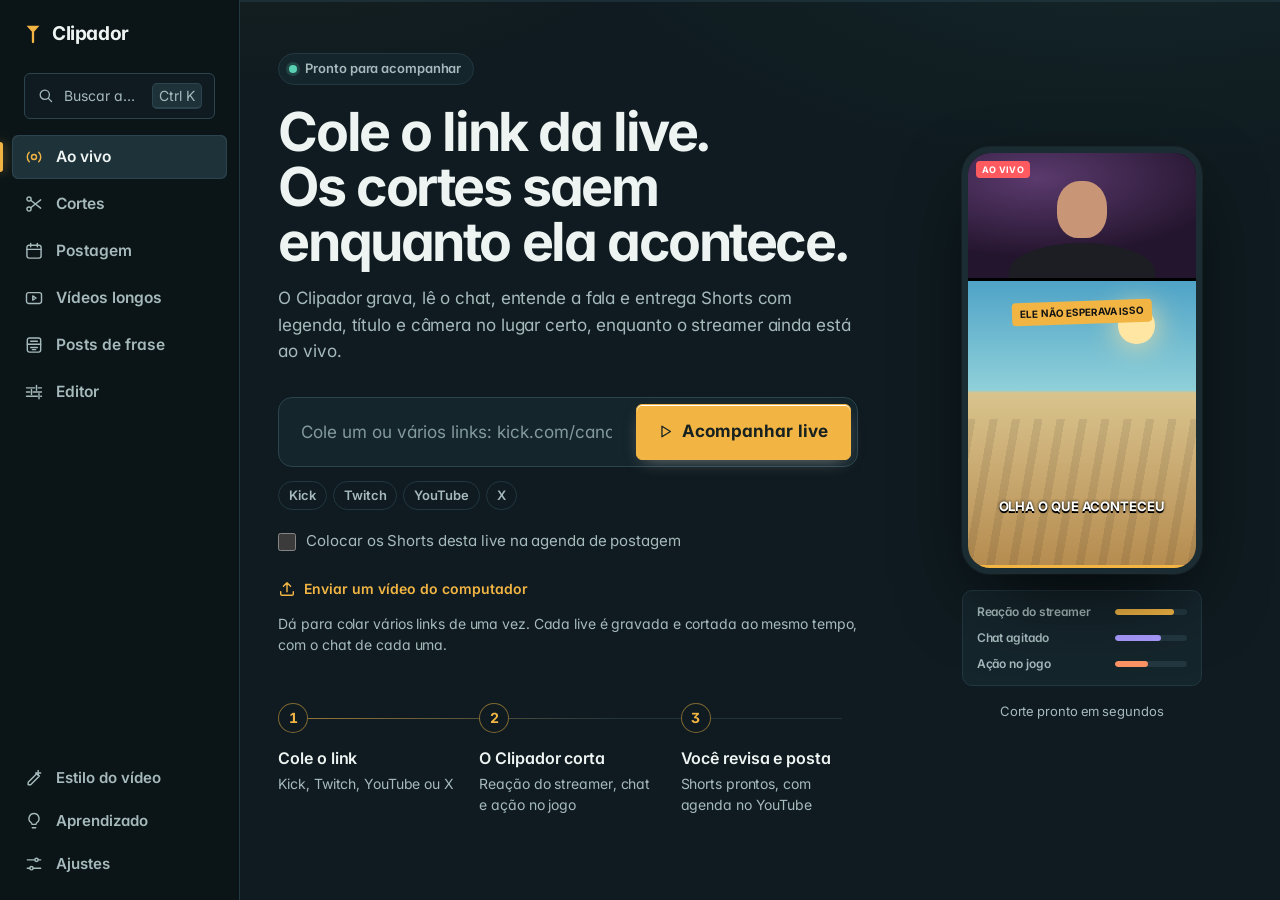
==== commit d206951c: "Clipador 1.19.0" ====
--- a/web/index.html
+++ b/web/index.html
@@ -13,6 +13,7 @@
 <link rel="stylesheet" href="/web/acabamento.css">
 <link rel="stylesheet" href="/web/drift.css">
 <link rel="stylesheet" href="/web/bastidores.css">
+<link rel="stylesheet" href="/web/interface.css">
 <script>try { if (sessionStorage.getItem("abertura") || location.search.includes("janela=1") || matchMedia("(prefers-reduced-motion: reduce)").matches) document.documentElement.classList.add("sem-abertura"); sessionStorage.setItem("abertura", "1"); } catch {}</script>
 </head>
 <body data-vazio="true">
@@ -123,6 +124,18 @@
       <button class="botao destaque" type="button" id="abrir-montagem">Criar montagem</button>
       <label class="filtro-pasta"><span class="so-leitor">Pasta</span><select id="filtro-pasta"></select></label>
       <label class="filtro-pasta"><span class="so-leitor">Ordem</span><select id="ordem-cortes"><option value="recentes">Mais recentes</option><option value="potencial">Maior potencial</option></select></label>
+      <button class="botao perigo" type="button" id="cancelar-edicoes" hidden>Cancelar edições</button>
+      <button class="botao" type="button" id="selecionar-cortes" aria-pressed="false">Selecionar</button>
+    </div>
+    <div class="barra-selecao" id="barra-selecao" hidden>
+      <label class="marcar"><input type="checkbox" id="sel-pagina"><span>Esta página</span></label>
+      <button class="botao-texto" type="button" id="sel-todos"></button>
+      <span class="sel-total" id="sel-total" aria-live="polite">Nenhum selecionado</span>
+      <span class="sel-acoes">
+        <button class="botao" type="button" id="sel-postado" disabled>Marcar como postado</button>
+        <button class="botao perigo" type="button" id="sel-apagar" disabled>Apagar</button>
+        <button class="botao fantasma" type="button" id="sel-sair">Cancelar</button>
+      </span>
     </div>
     <div class="grade" id="grade"></div>
     <p class="sem-cortes" id="sem-cortes" hidden></p>
@@ -296,6 +309,11 @@
           <div class="bloco"><label for="gr-minutos">Vídeo longo</label>
             <select id="gr-minutos"><option value="5">5 minutos</option><option value="8">8 minutos</option><option value="10" selected>10 minutos</option><option value="15">15 minutos</option><option value="20">20 minutos</option><option value="30">30 minutos</option></select></div>
         </div>
+        <fieldset class="gr-o-que"><legend>O que você quer nos cortes <span class="opcional">opcional</span></legend>
+          <div class="chips" id="gr-intencoes"><label class="chip"><input type="checkbox" value="engracado"><span>Engraçado</span></label><label class="chip"><input type="checkbox" value="susto"><span>Susto e tensão</span></label><label class="chip"><input type="checkbox" value="jogada"><span>Jogada e clutch</span></label><label class="chip"><input type="checkbox" value="deu_ruim"><span>Deu ruim</span></label><label class="chip"><input type="checkbox" value="reacao"><span>Reação forte</span></label><label class="chip"><input type="checkbox" value="revelacao"><span>Revelação e sorteio</span></label><label class="chip"><input type="checkbox" value="perseguicao"><span>Perseguição e fuga</span></label><label class="chip"><input type="checkbox" value="briga"><span>Treta e discussão</span></label></div>
+          <input id="gr-pedido" maxlength="200" autocomplete="off" placeholder="Ou escreva: quando ele foge da polícia, as risadas com o chat..." aria-label="Descreva o que você quer nos cortes">
+          <p class="dica">Os momentos que combinam com o que você pediu ganham prioridade. As palavras que você escrever também são procuradas no chat. Sem nada marcado, ele pega os momentos mais fortes.</p>
+        </fieldset>
         <label class="marcar"><input type="checkbox" id="gr-longo" checked><span>Criar o vídeo longo quando os cortes ficarem prontos</span></label>
         <label class="marcar"><input type="checkbox" id="gr-programar"><span>Colocar os Shorts desta gravação na agenda de postagem</span></label>
         <p class="erro-campo" id="gr-erro" role="alert" hidden></p>
@@ -670,6 +688,15 @@
         <div class="bloco"><label for="es-arroba">Seu @ nas redes</label>
           <input id="es-arroba" placeholder="@seucanal" maxlength="31" autocomplete="off" spellcheck="false">
           <p class="dica">Aparece pequeno no vídeo, trocando de canto a cada 7 segundos. Deixe vazio para não usar.</p></div>
+        <fieldset class="es-fixo"><legend>Selo da live</legend>
+          <input id="es-fixo" placeholder="AO VIVO AGORA" maxlength="40" autocomplete="off" spellcheck="false" aria-label="Texto do selo da live">
+          <div class="es-duas">
+            <div class="bloco"><label for="es-fixo-lugar">Lugar</label><select id="es-fixo-lugar"><option value="topo">No topo</option><option value="divisao">Na divisão entre câmera e jogo</option><option value="rodape">No rodapé</option></select></div>
+            <div class="bloco"><label for="es-fixo-tempo">Quando aparece</label><select id="es-fixo-tempo"><option value="todo">O vídeo todo</option><option value="titulo">Junto com o título</option><option value="final">Nos últimos 3 segundos</option></select></div>
+            <div class="bloco"><label for="es-fixo-cor">Cor do selo</label><select id="es-fixo-cor"><option value="destaque">A cor de destaque do estilo</option><option value="vermelho">Vermelho de ao vivo</option><option value="branco">Branco</option></select></div>
+          </div>
+          <p class="dica">Uma faixa colorida em todos os cortes, com o nome do streamer, o seu canal ou AO VIVO. Deixe vazio para não usar.</p>
+        </fieldset>
         <label class="marcar"><input type="checkbox" id="es-encerramento"><span>Terminar com o seu @ na tela (2 segundos a mais, sem passar de 59 s)</span></label>
       </div>
       <div class="es-previas" aria-live="polite">
@@ -769,74 +796,133 @@
   <div class="av-acoes"><button class="botao principal" type="button" id="av-baixar">Baixar atualização</button><button class="botao fantasma" type="button" id="av-depois">Depois</button></div>
 </aside>
 
-<dialog class="janela ajustes" id="janela-ajustes" aria-labelledby="aj-titulo">
-  <form id="form-ajustes">
-    <header class="editor-topo">
-      <h2 id="aj-titulo">Ajustes</h2>
-      <button class="botao fantasma" type="button" data-fechar>Fechar</button>
+<dialog class="janela ajx" id="janela-ajustes" aria-labelledby="aj-titulo">
+  <form id="form-ajustes" class="ajx-form">
+    <header class="ajx-topo">
+      <div><h2 id="aj-titulo">Ajustes</h2><p>As mudanças valem para os próximos cortes.</p></div>
+      <button class="botao fantasma ajx-x" type="button" data-fechar aria-label="Fechar ajustes">✕</button>
     </header>
-    <fieldset class="modos coluna">
-      <legend>Quando cortar</legend>
-      <label><input type="radio" name="sensibilidade" value="baixa"><span><b>Só os grandes momentos</b>Reações muito fortes</span></label>
-      <label><input type="radio" name="sensibilidade" value="media"><span><b>Equilibrado</b>Boas reações do streamer e do chat</span></label>
-      <label><input type="radio" name="sensibilidade" value="alta"><span><b>Mais cortes</b>Pega também as reações menores</span></label>
-    </fieldset>
-    <div class="duas uma">
-      <div class="bloco">
-        <label for="aj-garantido">Corte automático</label>
-        <select id="aj-garantido" name="corte_garantido">
-          <option value="0">Só por reação do streamer e do chat</option>
-          <option value="3">Por reação e melhor momento a cada 3 minutos</option>
-          <option value="5">Por reação e melhor momento a cada 5 minutos</option>
-          <option value="10">Por reação e melhor momento a cada 10 minutos</option>
-        </select>
-      </div>
-    </div>
-    <div class="duas">
-      <div class="bloco"><label for="aj-min">Duração mínima (segundos)</label><input id="aj-min" name="duracao_min" type="number" min="10" max="180" required></div>
-      <div class="bloco"><label for="aj-max">Duração máxima (segundos)</label><input id="aj-max" name="duracao_max" type="number" min="10" max="180" required></div>
-    </div>
-    <div class="duas">
-      <div class="bloco">
-        <label for="aj-modelo">Precisão da legenda</label>
-        <select id="aj-modelo" name="modelo">
-          <option value="base">Rápida</option>
-          <option value="small">Equilibrada</option>
-          <option value="medium">Boa, mais lenta</option>
-          <option value="large-v3-turbo">Máxima (recomendada)</option>
-        </select>
-        <p class="dica">A máxima é a que mais acerta em português. Baixa 1,6 GB na primeira vez e precisa de 8 GB de memória.</p>
-      </div>
-      <div class="bloco">
-        <label for="aj-idioma">Idioma da live</label>
-        <select id="aj-idioma" name="idioma">
-          <option value="pt">Português</option>
-          <option value="es">Espanhol</option>
-          <option value="en">Inglês</option>
-        </select>
-      </div>
-    </div>
-    <div class="bloco aj-vocabulario"><label for="aj-melhorar">Melhorar sozinho os cortes com potencial abaixo de</label>
-      <select id="aj-melhorar" name="melhorar_abaixo"><option value="0">Desligado</option><option value="60">60%</option><option value="70">70%</option><option value="75">75% (recomendado)</option><option value="80">80%</option><option value="85">85%</option><option value="90">90%</option></select>
-      <p class="dica">Antes de montar o vídeo, o Clipador testa outros começos e fins e o corte sem as pausas longas, e fica com a versão de maior potencial. A força da reação na live não muda.</p></div>
-    <div class="bloco aj-vocabulario"><label for="aj-vocabulario">Nomes e palavras das suas lives</label>
-      <textarea id="aj-vocabulario" name="vocabulario" rows="3" maxlength="600" placeholder="Gaules, Cerol, Free Fire, GTA RP, Paulinho o Loko"></textarea>
-      <p class="dica">Separe por vírgula. A legenda passa a acertar esses nomes, jogos e gírias. O nome do canal e o título da live já entram sozinhos.</p></div>
-    <fieldset class="aj-secao">
-      <legend>Edição dinâmica</legend>
-      <label class="opcao"><input type="checkbox" name="montagem_auto" role="switch"><span><b>Montagens automáticas</b>Junta os melhores momentos da live em um só vídeo</span></label>
-      <label class="opcao"><input type="checkbox" name="shorts_emendados" role="switch"><span><b>Shorts com cenas emendadas</b>Além do corte normal, junta vários momentos rápidos num Short. Cada cena entra com a preparação, o momento e o desfecho, nunca picada</span></label>
-      <div class="bloco"><label for="aj-cenas">Cenas em cada montagem e short emendado</label><select id="aj-cenas" name="montagem_cenas"><option value="3">3 cenas</option><option value="4">4 cenas</option><option value="5">5 cenas</option><option value="6">6 cenas</option></select></div>
-      <label class="opcao"><input type="checkbox" name="foco_auto" role="switch"><span><b>Zoom no que o streamer mostrar</b>Aproxima estrelas, mapa, dinheiro e o que ele apontar</span></label>
-    </fieldset>
-    <fieldset class="aj-secao">
-      <legend>Programa</legend>
-      <label class="opcao" id="aj-fundo-rot" hidden><input type="checkbox" id="aj-fundo" role="switch"><span><b>Continuar em segundo plano</b>Ao fechar a janela, segue gravando perto do relógio</span></label>
-      <label class="opcao" id="aj-win-rot" hidden><input type="checkbox" id="aj-win" role="switch"><span><b>Abrir junto com o Windows</b>Começa a vigiar as lives assim que o computador liga</span></label>
-      <div class="aj-versao"><span id="aj-versao"></span><button class="botao" type="button" id="aj-atualizar">Procurar atualizações</button></div>
-    </fieldset>
-    <p class="erro-campo" id="aj-erro" role="alert" hidden></p>
-    <footer class="editor-acoes aj-acoes"><button class="botao principal" type="submit">Salvar ajustes</button><button class="botao perigo" type="button" id="aj-encerrar" hidden>Fechar o Clipador</button></footer>
+    <nav class="ajx-nav" aria-label="Seções dos ajustes">
+      <a href="#ajx-cortes" data-sec="ajx-cortes"><svg viewBox="0 0 24 24" aria-hidden="true"><circle cx="6" cy="6" r="3"/><circle cx="6" cy="18" r="3"/><path d="M8.1 8.1 20 20M8.1 15.9 20 4"/></svg><span>Cortes</span></a><a href="#ajx-legenda" data-sec="ajx-legenda"><svg viewBox="0 0 24 24" aria-hidden="true"><rect x="3" y="5" width="18" height="14" rx="2"/><path d="M7 14h4M13 14h4M7 10h10"/></svg><span>Legenda</span></a><a href="#ajx-potencial" data-sec="ajx-potencial"><svg viewBox="0 0 24 24" aria-hidden="true"><path d="M4 20V10M10 20V4M16 20v-7M22 20H2"/></svg><span>Potencial</span></a><a href="#ajx-edicao" data-sec="ajx-edicao"><svg viewBox="0 0 24 24" aria-hidden="true"><rect x="3" y="4" width="18" height="16" rx="2"/><path d="M7 4v16M17 4v16M3 9h4M3 15h4M17 9h4M17 15h4"/></svg><span>Edição</span></a><a href="#ajx-desempenho" data-sec="ajx-desempenho"><svg viewBox="0 0 24 24" aria-hidden="true"><rect x="6" y="6" width="12" height="12" rx="2"/><path d="M9 2v4M15 2v4M9 18v4M15 18v4M2 9h4M2 15h4M18 9h4M18 15h4"/></svg><span>Desempenho</span></a><a href="#ajx-programa" data-sec="ajx-programa"><svg viewBox="0 0 24 24" aria-hidden="true"><circle cx="12" cy="12" r="3"/><path d="M19.4 15a1.7 1.7 0 0 0 .3 1.8l.1.1a2 2 0 1 1-2.8 2.8l-.1-.1a1.7 1.7 0 0 0-1.8-.3 1.7 1.7 0 0 0-1 1.5V21a2 2 0 1 1-4 0v-.1a1.7 1.7 0 0 0-1.1-1.5 1.7 1.7 0 0 0-1.8.3l-.1.1a2 2 0 1 1-2.8-2.8l.1-.1a1.7 1.7 0 0 0 .3-1.8 1.7 1.7 0 0 0-1.5-1H3a2 2 0 1 1 0-4h.1a1.7 1.7 0 0 0 1.5-1.1 1.7 1.7 0 0 0-.3-1.8l-.1-.1a2 2 0 1 1 2.8-2.8l.1.1a1.7 1.7 0 0 0 1.8.3H9a1.7 1.7 0 0 0 1-1.5V3a2 2 0 1 1 4 0v.1a1.7 1.7 0 0 0 1 1.5 1.7 1.7 0 0 0 1.8-.3l.1-.1a2 2 0 1 1 2.8 2.8l-.1.1a1.7 1.7 0 0 0-.3 1.8V9a1.7 1.7 0 0 0 1.5 1H21a2 2 0 1 1 0 4h-.1a1.7 1.7 0 0 0-1.5 1z"/></svg><span>Programa</span></a>
+    </nav>
+    <div class="ajx-corpo" id="ajx-corpo">
+
+      <section class="ajx-sec" id="ajx-cortes" aria-labelledby="ajx-t-cortes">
+        <h3 id="ajx-t-cortes"><svg viewBox="0 0 24 24" aria-hidden="true"><circle cx="6" cy="6" r="3"/><circle cx="6" cy="18" r="3"/><path d="M8.1 8.1 20 20M8.1 15.9 20 4"/></svg>Cortes</h3>
+        <p class="ajx-desc">Quando o Clipador corta e o tamanho de cada corte.</p>
+        <fieldset class="ajx-cartoes tres">
+          <legend>Quando cortar</legend>
+          <label><input type="radio" name="sensibilidade" value="baixa"><span><b>Só os grandes momentos</b>Reações muito fortes. Menos cortes, todos fortes.</span></label>
+          <label><input type="radio" name="sensibilidade" value="media"><span><b>Equilibrado <em class="ajx-selo">Recomendado</em></b>Boas reações do streamer e do chat.</span></label>
+          <label><input type="radio" name="sensibilidade" value="alta"><span><b>Mais cortes</b>Pega também as reações menores.</span></label>
+        </fieldset>
+        <div class="ajx-linha">
+          <div><label for="aj-garantido">Corte garantido</label><p>Mesmo sem uma reação forte, corta o melhor momento de cada intervalo.</p></div>
+          <select id="aj-garantido" name="corte_garantido">
+            <option value="0">Desligado: só por reação</option>
+            <option value="3">A cada 3 minutos</option>
+            <option value="5">A cada 5 minutos</option>
+            <option value="10">A cada 10 minutos</option>
+          </select>
+        </div>
+        <div class="ajx-linha">
+          <div><span class="ajx-rotulo">Duração dos cortes</span><p>Até 59 segundos o YouTube trata como Short.</p></div>
+          <div class="ajx-faixa">
+            <label class="ajx-num"><span>Mínimo</span><input id="aj-min" name="duracao_min" type="number" min="10" max="180" required><i>s</i></label>
+            <b aria-hidden="true">até</b>
+            <label class="ajx-num"><span>Máximo</span><input id="aj-max" name="duracao_max" type="number" min="10" max="180" required><i>s</i></label>
+          </div>
+        </div>
+      </section>
+
+      <section class="ajx-sec" id="ajx-legenda" aria-labelledby="ajx-t-legenda">
+        <h3 id="ajx-t-legenda"><svg viewBox="0 0 24 24" aria-hidden="true"><rect x="3" y="5" width="18" height="14" rx="2"/><path d="M7 14h4M13 14h4M7 10h10"/></svg>Legenda</h3>
+        <p class="ajx-desc">O reconhecimento de fala roda no seu computador.</p>
+        <fieldset class="ajx-cartoes quatro">
+          <legend>Precisão</legend>
+          <label><input type="radio" name="modelo" value="base"><span><b>Rápida</b>Para computadores bem simples.</span></label>
+          <label><input type="radio" name="modelo" value="small"><span><b>Equilibrada</b>Boa e leve.</span></label>
+          <label><input type="radio" name="modelo" value="medium"><span><b>Boa</b>Acerta mais, demora mais.</span></label>
+          <label><input type="radio" name="modelo" value="large-v3-turbo"><span><b>Máxima <em class="ajx-selo">Recomendada</em></b>A que mais acerta em português. Baixa 1,6 GB na primeira vez.</span></label>
+        </fieldset>
+        <div class="ajx-linha">
+          <div><label for="aj-idioma">Idioma da live</label><p>O idioma falado pelo streamer.</p></div>
+          <select id="aj-idioma" name="idioma"><option value="pt">Português</option><option value="es">Espanhol</option><option value="en">Inglês</option></select>
+        </div>
+        <div class="ajx-bloco">
+          <label for="aj-vocabulario">Nomes e palavras das suas lives</label>
+          <p>Separe por vírgula. A legenda passa a acertar esses nomes, jogos e gírias. O nome do canal e o título da live já entram sozinhos.</p>
+          <textarea id="aj-vocabulario" name="vocabulario" rows="3" maxlength="600" placeholder="Gaules, Cerol, Free Fire, GTA RP, Paulinho o Loko"></textarea>
+        </div>
+      </section>
+
+      <section class="ajx-sec" id="ajx-potencial" aria-labelledby="ajx-t-potencial">
+        <h3 id="ajx-t-potencial"><svg viewBox="0 0 24 24" aria-hidden="true"><path d="M4 20V10M10 20V4M16 20v-7M22 20H2"/></svg>Potencial de viralizar</h3>
+        <p class="ajx-desc">O que acontece com os cortes que ficam com nota baixa.</p>
+        <div class="ajx-linha">
+          <div><label for="aj-melhorar">Melhorar sozinho abaixo de</label><p>Usa este valor ou o mínimo para postar, o que for maior.</p></div>
+          <select id="aj-melhorar" name="melhorar_abaixo"><option value="0">Desligado</option><option value="60">60%</option><option value="70">70%</option><option value="75">75% (recomendado)</option><option value="80">80%</option><option value="85">85%</option><option value="90">90%</option></select>
+        </div>
+        <ol class="ajx-passos" aria-label="Como a melhoria funciona">
+          <li><b>Outra parte da live</b>Procura em todo o trecho gravado um começo e um fim que contam melhor a história.</li>
+          <li><b>Sem pausas</b>Tira os silêncios longos sem mexer no momento da reação.</li>
+          <li><b>Cenas mais fortes</b>Se a reação foi fraca, junta com os melhores momentos da mesma live.</li>
+        </ol>
+        <p class="ajx-nota">O que não passar do valor fica com a melhor versão e não é postado sozinho.</p>
+      </section>
+
+      <section class="ajx-sec" id="ajx-edicao" aria-labelledby="ajx-t-edicao">
+        <h3 id="ajx-t-edicao"><svg viewBox="0 0 24 24" aria-hidden="true"><rect x="3" y="4" width="18" height="16" rx="2"/><path d="M7 4v16M17 4v16M3 9h4M3 15h4M17 9h4M17 15h4"/></svg>Edição</h3>
+        <p class="ajx-desc">Vídeos extras que o Clipador monta sozinho. O visual dos cortes fica em Estilo do vídeo.</p>
+        <div class="ajx-lista">
+          <label class="opcao"><input type="checkbox" name="montagem_auto" role="switch"><span><b>Montagens automáticas</b>Junta os melhores momentos da live em um só vídeo.</span></label>
+          <label class="opcao"><input type="checkbox" name="shorts_emendados" role="switch"><span><b>Shorts com cenas emendadas</b>Vários momentos rápidos em um Short, cada um com preparação, momento e desfecho.</span></label>
+          <div class="ajx-linha ajx-dentro">
+            <div><label for="aj-cenas">Cenas em cada montagem</label><p>Vale também para os Shorts emendados.</p></div>
+            <select id="aj-cenas" name="montagem_cenas"><option value="3">3 cenas</option><option value="4">4 cenas</option><option value="5">5 cenas</option><option value="6">6 cenas</option></select>
+          </div>
+          <label class="opcao"><input type="checkbox" name="foco_auto" role="switch"><span><b>Zoom no que o streamer mostrar</b>Aproxima estrelas, mapa, dinheiro e o que ele apontar.</span></label>
+        </div>
+      </section>
+
+      <section class="ajx-sec" id="ajx-desempenho" aria-labelledby="ajx-t-desempenho">
+        <h3 id="ajx-t-desempenho"><svg viewBox="0 0 24 24" aria-hidden="true"><rect x="6" y="6" width="12" height="12" rx="2"/><path d="M9 2v4M15 2v4M9 18v4M15 18v4M2 9h4M2 15h4M18 9h4M18 15h4"/></svg>Desempenho</h3>
+        <p class="ajx-desc">Quanto do computador o Clipador usa para legendar e montar os vídeos. A gravação da live nunca fica mais lenta.</p>
+        <div class="ajx-pc" id="aj-pc" hidden>
+          <div><span>Processador</span><b id="aj-pc-nucleos"></b></div>
+          <div><span>Memória</span><b id="aj-pc-memoria"></b></div>
+          <div><span>Recomendado</span><b id="aj-pc-recomendado"></b></div>
+        </div>
+        <fieldset class="ajx-cartoes tres">
+          <legend>Uso do processador</legend>
+          <label><input type="radio" name="desempenho" value="auto"><span><b>Automático</b>O Clipador escolhe pelo seu computador.</span></label>
+          <label><input type="radio" name="desempenho" value="leve"><span><b>Leve</b>Metade dos núcleos e prioridade baixa. Esquenta menos e o PC continua usável.</span></label>
+          <label><input type="radio" name="desempenho" value="total"><span><b>Total</b>Todos os núcleos livres. Cortes mais rápidos.</span></label>
+        </fieldset>
+      </section>
+
+      <section class="ajx-sec" id="ajx-programa" aria-labelledby="ajx-t-programa">
+        <h3 id="ajx-t-programa"><svg viewBox="0 0 24 24" aria-hidden="true"><circle cx="12" cy="12" r="3"/><path d="M19.4 15a1.7 1.7 0 0 0 .3 1.8l.1.1a2 2 0 1 1-2.8 2.8l-.1-.1a1.7 1.7 0 0 0-1.8-.3 1.7 1.7 0 0 0-1 1.5V21a2 2 0 1 1-4 0v-.1a1.7 1.7 0 0 0-1.1-1.5 1.7 1.7 0 0 0-1.8.3l-.1.1a2 2 0 1 1-2.8-2.8l.1-.1a1.7 1.7 0 0 0 .3-1.8 1.7 1.7 0 0 0-1.5-1H3a2 2 0 1 1 0-4h.1a1.7 1.7 0 0 0 1.5-1.1 1.7 1.7 0 0 0-.3-1.8l-.1-.1a2 2 0 1 1 2.8-2.8l.1.1a1.7 1.7 0 0 0 1.8.3H9a1.7 1.7 0 0 0 1-1.5V3a2 2 0 1 1 4 0v.1a1.7 1.7 0 0 0 1 1.5 1.7 1.7 0 0 0 1.8-.3l.1-.1a2 2 0 1 1 2.8 2.8l-.1.1a1.7 1.7 0 0 0-.3 1.8V9a1.7 1.7 0 0 0 1.5 1H21a2 2 0 1 1 0 4h-.1a1.7 1.7 0 0 0-1.5 1z"/></svg>Programa</h3>
+        <div class="ajx-lista">
+          <label class="opcao" id="aj-fundo-rot" hidden><input type="checkbox" id="aj-fundo" role="switch"><span><b>Continuar em segundo plano</b>Ao fechar a janela, segue gravando perto do relógio.</span></label>
+          <label class="opcao" id="aj-win-rot" hidden><input type="checkbox" id="aj-win" role="switch"><span><b>Abrir junto com o Windows</b>Começa a vigiar as lives assim que o computador liga.</span></label>
+        </div>
+        <div class="ajx-linha ajx-versao">
+          <div><span class="ajx-rotulo">Versão</span><p id="aj-versao"></p></div>
+          <button class="botao" type="button" id="aj-atualizar">Procurar atualizações</button>
+        </div>
+        <div class="ajx-linha ajx-perigo" id="aj-perigo" hidden>
+          <div><span class="ajx-rotulo">Fechar o Clipador</span><p>Para as gravações e fecha o programa, inclusive o ícone perto do relógio.</p></div>
+          <button class="botao perigo" type="button" id="aj-encerrar" hidden>Fechar o Clipador</button>
+        </div>
+      </section>
+    </div>
+    <footer class="ajx-rodape">
+      <p class="erro-campo" id="aj-erro" role="alert" hidden></p>
+      <span class="ajx-mudou" id="aj-mudou" hidden>Mudanças não salvas</span>
+      <button class="botao fantasma" type="button" data-fechar>Cancelar</button>
+      <button class="botao principal" type="submit">Salvar ajustes</button>
+    </footer>
   </form>
 </dialog>
 
@@ -846,5 +932,6 @@
 <script src="/web/acabamento.js"></script>
 <script src="/web/posts.js"></script>
 <script src="/web/bastidores.js"></script>
+<script src="/web/interface.js"></script>
 </body>
 </html>
--- a/web/app.css
+++ b/web/app.css
@@ -553,3 +553,32 @@
 @media (min-width: 125rem) { .lives.lives-grade { grid-template-columns: repeat(2, minmax(0, 1fr)); } }
 .link-varios { margin: .5rem 0 0; }
 .potencial-melhorado { margin: .75rem 0 0; padding: .5rem .625rem; border-radius: var(--raio-menor); background: rgb(90 209 179 / .1); color: var(--pronto); font-size: .8125rem; } #ed-melhorar { margin-top: .75rem; }
+
+/* Seleção de vários cortes */
+.barra-selecao { position: sticky; top: .5rem; z-index: 5; display: flex; flex-wrap: wrap; align-items: center; gap: .75rem 1rem; margin: 0 0 1rem; padding: .625rem .875rem; border: 1px solid var(--corte); border-radius: var(--raio); background: var(--cabine); box-shadow: var(--sombra); }
+.barra-selecao .sel-total { color: var(--giz-medio); font-size: .875rem; font-variant-numeric: tabular-nums; }
+.barra-selecao .sel-acoes { display: flex; gap: .5rem; margin-left: auto; }
+.barra-selecao .botao.perigo { margin-left: 0; border-color: var(--erro); }
+.botao-texto { background: none; border: 0; padding: .25rem; color: var(--corte); font: inherit; font-weight: 600; cursor: pointer; }
+.botao-texto:hover { text-decoration: underline; }
+#selecionar-cortes[aria-pressed="true"] { border-color: var(--corte); color: var(--corte); }
+.grade.selecionando .corte { cursor: pointer; }
+.grade.selecionando .corte .poster video { display: none; }
+.sel-caixa { position: absolute; left: .5rem; top: .5rem; z-index: 3; width: 1.4rem; height: 1.4rem; accent-color: var(--corte); cursor: pointer; }
+.corte.marcado .poster { outline: 3px solid var(--corte); outline-offset: -3px; }
+.corte.marcado .poster::after { content: ""; position: absolute; inset: 0; background: rgb(242 181 68 / .14); pointer-events: none; }
+
+kbd.atalho { margin-left: .5em; padding: .05em .4em; border: 1px solid currentColor; border-radius: 4px; font: inherit; font-size: .75em; opacity: .7; }
+.es-fixo { display: grid; gap: .6rem; }
+
+.gr-o-que { display: grid; gap: .6rem; border: 0; padding: 0; margin: 0; }
+.gr-o-que legend { font-weight: 600; margin-bottom: .4rem; }
+.gr-o-que .opcional { font-weight: 400; opacity: .6; font-size: .85em; }
+.chips { display: flex; flex-wrap: wrap; gap: .4rem; }
+.chip { position: relative; cursor: pointer; }
+.chip input { position: absolute; opacity: 0; pointer-events: none; }
+.chip span { display: inline-block; padding: .35rem .75rem; border-radius: 999px; border: 1px solid var(--fio); font-size: .88rem; transition: background .15s, border-color .15s, color .15s; }
+.chip input:checked + span { background: var(--corte); border-color: transparent; color: #0b1518; font-weight: 600; }
+.chip input:focus-visible + span { outline: 2px solid var(--corte); outline-offset: 2px; }
+.gr-foco { display: block; font-size: .85em; opacity: .75; }
+#gr-pedido { width: 100%; min-height: 2.75rem; padding: .5rem .875rem; color: var(--giz); font: inherit; font-size: .9375rem; }
--- a/web/bastidores.css
+++ b/web/bastidores.css
@@ -82,3 +82,61 @@
 @media (prefers-reduced-motion: reduce) { .bastidores * { animation: none !important; transition: none !important; } }
 .corte .poster .na-fila { position: absolute; left: 50%; top: .75rem; transform: translateX(-50%); padding: .2rem .6rem; border-radius: 99px; background: var(--mesa-alta); color: var(--giz-medio); font-size: .75rem; font-weight: 700; white-space: nowrap; }
 .bs-previa { background: linear-gradient(90deg, var(--no-ar), var(--corte)); color: #fff; }
+
+/* ================= Ajustes profissionais (1.18) ================= */
+.ajx { width: min(66rem, calc(100vw - 2rem)); height: min(48rem, calc(100vh - 2rem)); overflow: hidden; }
+.ajx[open] { display: block; animation: ajx-entra .22s cubic-bezier(.2, .8, .2, 1); } @keyframes ajx-entra { from { opacity: 0; transform: translateY(10px) scale(.985); } }
+.ajx-form { display: grid; grid-template: auto minmax(0, 1fr) auto / 13.5rem minmax(0, 1fr); height: 100%; }
+.ajx-topo { grid-column: 1 / -1; display: flex; align-items: center; justify-content: space-between; gap: 1rem; padding: 1.125rem 1.5rem; border-bottom: 1px solid var(--fio-suave); }
+.ajx-topo h2 { font-size: 1.375rem; letter-spacing: -.02em; } .ajx-topo p { margin-top: .125rem; color: var(--giz-medio); font-size: .875rem; }
+.ajx-x { min-width: 2.5rem; padding: 0; font-size: 1rem; }
+.ajx-nav { display: flex; flex-direction: column; gap: .125rem; padding: 1rem .75rem; background: var(--cabine); border-right: 1px solid var(--fio-suave); overflow-y: auto; }
+.ajx-nav a { position: relative; display: flex; align-items: center; gap: .75rem; min-height: 2.5rem; padding: .375rem .75rem; border-radius: var(--raio-menor); color: var(--giz-medio); font-size: .9375rem; font-weight: 600; text-decoration: none; transition: background .15s, color .15s; }
+.ajx-nav a:hover { background: var(--mesa); color: var(--giz); }
+.ajx-nav a[aria-current] { background: var(--mesa-alta); color: var(--giz); } .ajx-nav a[aria-current]::before { content: ""; position: absolute; left: -.75rem; top: .5rem; bottom: .5rem; width: 3px; background: var(--corte); border-radius: 0 3px 3px 0; }
+.ajx-nav svg, .ajx-sec h3 svg { flex: none; width: 1.125rem; height: 1.125rem; fill: none; stroke: currentColor; stroke-width: 1.8; stroke-linecap: round; stroke-linejoin: round; }
+.ajx-nav a[aria-current] svg { color: var(--corte); }
+.ajx-corpo { overflow-y: auto; padding: .5rem 2rem 2rem; scroll-behavior: auto; }
+.ajx-sec { padding: 1.5rem 0 1.75rem; border-bottom: 1px solid var(--fio-suave); } .ajx-sec:last-child { border-bottom: 0; min-height: 60%; }
+.ajx-sec h3 { display: flex; align-items: center; gap: .625rem; font-size: 1.125rem; letter-spacing: -.01em; } .ajx-sec h3 svg { color: var(--corte); }
+.ajx-desc { margin: .25rem 0 1.125rem; color: var(--giz-medio); font-size: .875rem; }
+.ajx-cartoes { display: grid; gap: .625rem; margin: 0 0 1rem; padding: 0; border: 0; } .ajx-cartoes.tres { grid-template-columns: repeat(3, minmax(0, 1fr)); } .ajx-cartoes.quatro { grid-template-columns: repeat(4, minmax(0, 1fr)); }
+.ajx-cartoes legend, .ajx-rotulo, .ajx-linha label, .ajx-bloco > label { padding: 0; margin-bottom: .5rem; color: var(--giz); font-size: .9375rem; font-weight: 600; }
+.ajx-cartoes label { position: relative; cursor: pointer; }
+.ajx-cartoes input { position: absolute; opacity: 0; pointer-events: none; }
+.ajx-cartoes span { display: block; height: 100%; padding: .875rem 1rem .875rem 2.5rem; background: var(--cabine); border: 1px solid var(--fio); border-radius: var(--raio); color: var(--giz-medio); font-size: .8125rem; line-height: 1.4; transition: border-color .15s, background .15s, box-shadow .15s; }
+.ajx-cartoes span::before { content: ""; position: absolute; left: 1rem; top: 1.05rem; width: .875rem; height: .875rem; border: 2px solid var(--fio); border-radius: 50%; transition: border-color .15s, box-shadow .15s; }
+.ajx-cartoes b { display: flex; flex-wrap: wrap; align-items: center; gap: .375rem; margin-bottom: .1875rem; color: var(--giz); font-size: .9375rem; }
+.ajx-cartoes label:hover span { border-color: var(--giz-medio); }
+.ajx-cartoes input:checked + span { background: rgb(242 181 68 / .07); border-color: var(--corte); box-shadow: 0 0 0 1px var(--corte) inset; } .ajx-cartoes input:checked + span::before { border-color: var(--corte); box-shadow: inset 0 0 0 3px var(--cabine), inset 0 0 0 8px var(--corte); }
+.ajx-cartoes input:focus-visible + span { outline: 2px solid var(--corte); outline-offset: 2px; }
+.ajx-selo { padding: .0625rem .4375rem; background: rgb(90 209 179 / .14); border-radius: 999px; color: var(--pronto); font-size: .6875rem; font-style: normal; font-weight: 700; letter-spacing: .02em; text-transform: uppercase; }
+.ajx-linha { display: grid; grid-template-columns: minmax(0, 1fr) minmax(14rem, 20rem); align-items: center; gap: .75rem 2rem; padding: .875rem 0; border-top: 1px solid var(--fio-suave); }
+.ajx-cartoes + .ajx-linha, .ajx-desc + .ajx-linha { border-top: 0; }
+.ajx-linha label, .ajx-linha .ajx-rotulo { display: block; margin: 0; } .ajx-linha p, .ajx-bloco p { margin-top: .125rem; color: var(--giz-medio); font-size: .8125rem; line-height: 1.4; }
+.ajx-linha select, .ajx-linha > .botao { width: 100%; }
+.ajx-faixa { display: flex; align-items: flex-end; gap: .625rem; } .ajx-faixa > b { padding-bottom: .75rem; color: var(--giz-medio); font-size: .8125rem; font-weight: 500; }
+.ajx-num { position: relative; flex: 1; display: grid !important; gap: .25rem; } .ajx-num span { color: var(--giz-medio); font-size: .75rem; font-weight: 600; }
+.ajx-num input { width: 100%; padding-right: 1.75rem; font-variant-numeric: tabular-nums; } .ajx-num i { position: absolute; right: .75rem; bottom: .7rem; color: var(--giz-medio); font-size: .8125rem; font-style: normal; pointer-events: none; }
+.ajx-bloco { display: grid; gap: .375rem; padding-top: .875rem; border-top: 1px solid var(--fio-suave); } .ajx-bloco > label { margin: 0; } .ajx-bloco textarea { width: 100%; margin-top: .25rem; resize: vertical; }
+.ajx-passos { display: grid; grid-template-columns: repeat(3, minmax(0, 1fr)); gap: .625rem; margin: .5rem 0 0; padding: 0; list-style: none; counter-reset: ajp; }
+.ajx-passos li { counter-increment: ajp; padding: .875rem 1rem; background: var(--cabine); border: 1px solid var(--fio-suave); border-radius: var(--raio); color: var(--giz-medio); font-size: .8125rem; line-height: 1.4; }
+.ajx-passos li::before { content: counter(ajp); display: grid; place-items: center; width: 1.375rem; height: 1.375rem; margin-bottom: .5rem; background: rgb(242 181 68 / .14); border-radius: 50%; color: var(--corte); font-size: .75rem; font-weight: 700; }
+.ajx-passos b { display: block; margin-bottom: .125rem; color: var(--giz); font-size: .875rem; }
+.ajx-nota { margin-top: .875rem; color: var(--giz-medio); font-size: .8125rem; }
+.ajx-lista { display: grid; gap: .5rem; } .ajx-dentro { padding: .5rem 1rem; background: var(--cabine); border: 1px solid var(--fio); border-radius: var(--raio-menor); }
+.ajx-pc { display: grid; grid-template-columns: repeat(3, minmax(0, 1fr)); gap: .625rem; margin-bottom: 1.125rem; }
+.ajx-pc div { padding: .75rem 1rem; background: linear-gradient(160deg, var(--mesa-alta), var(--cabine)); border: 1px solid var(--fio-suave); border-radius: var(--raio); } .ajx-pc span { display: block; color: var(--giz-medio); font-size: .75rem; font-weight: 600; text-transform: uppercase; letter-spacing: .05em; } .ajx-pc b { font-size: 1.125rem; }
+.ajx-pc div:last-child b { color: var(--corte); }
+.ajx-versao p { color: var(--giz) !important; font-size: .9375rem !important; }
+.ajx-perigo { margin-top: .5rem; padding: .875rem 1rem; background: rgb(255 90 95 / .05); border: 1px solid rgb(255 90 95 / .25); border-radius: var(--raio); } .ajx-perigo .botao.perigo { margin: 0; border-color: rgb(255 90 95 / .4); }
+.ajx-rodape { grid-column: 1 / -1; display: flex; align-items: center; justify-content: flex-end; gap: .75rem; padding: .875rem 1.5rem; background: var(--mesa); border-top: 1px solid var(--fio-suave); }
+.ajx-rodape .erro-campo { margin: 0 auto 0 0; } .ajx-mudou { display: inline-flex; align-items: center; gap: .5rem; margin-right: auto; color: var(--corte); font-size: .8125rem; font-weight: 600; } .ajx-mudou::before { content: ""; width: .5rem; height: .5rem; background: var(--corte); border-radius: 50%; }
+.ajx-rodape .botao.principal { background: var(--corte); border-color: var(--corte); color: #1d1405; } .ajx-rodape .botao.principal:hover { background: #ffc65c; border-color: #ffc65c; }
+@media (max-width: 52rem) {
+  .ajx-form { grid-template: auto auto minmax(0, 1fr) auto / minmax(0, 1fr); } .ajx-nav { flex-direction: row; overflow-x: auto; border-right: 0; border-bottom: 1px solid var(--fio-suave); padding: .5rem; } .ajx-nav a { flex: none; } .ajx-nav a[aria-current]::before { display: none; }
+  .ajx-cartoes.tres, .ajx-cartoes.quatro, .ajx-passos, .ajx-pc { grid-template-columns: minmax(0, 1fr); } .ajx-linha { grid-template-columns: minmax(0, 1fr); } .ajx-corpo { padding-inline: 1.25rem; }
+}
+@media (prefers-reduced-motion: reduce) { .ajx[open] { animation: none; } }
+.ajx-linha select, .ajx-num input { min-height: 2.625rem; padding: .5rem .875rem; color: var(--giz); font: inherit; font-size: .9375rem; }
+.ajx-num input { padding-right: 1.75rem; } .ajx-sec h3 + :not(.ajx-desc) { margin-top: 1rem; border-top: 0; }
--- a/web/interface.css
+++ b/web/interface.css
@@ -0,0 +1,79 @@
+/* ================= Interface 1.19: ícones, paleta, tour, estados vazios, movimento ================= */
+svg.ic { flex: none; width: 1.0625rem; height: 1.0625rem; fill: none; stroke: currentColor; stroke-width: 1.8; stroke-linecap: round; stroke-linejoin: round; }
+.botao svg.ic { margin-left: -.125rem; }
+.filtros button svg.ic, .subabas button svg.ic { width: .9375rem; height: .9375rem; margin-right: .375rem; vertical-align: -.15em; opacity: .8; }
+.filtros button[aria-pressed="true"] svg.ic, .subabas button[aria-selected="true"] svg.ic { color: var(--corte); opacity: 1; }
+
+/* Títulos das páginas com o ícone da seção */
+.pagina-topo h1 { display: flex; align-items: center; gap: .75rem; }
+.selo-pagina { display: grid; place-items: center; width: 2.5rem; height: 2.5rem; flex: none; background: linear-gradient(145deg, rgb(242 181 68 / .2), rgb(242 181 68 / .05)); border: 1px solid rgb(242 181 68 / .3); border-radius: 12px; color: var(--corte); }
+.selo-pagina svg { width: 1.25rem; height: 1.25rem; fill: none; stroke: currentColor; stroke-width: 1.8; stroke-linecap: round; stroke-linejoin: round; }
+
+/* Entrada suave das páginas */
+.pagina:not([hidden]) { animation: pagina-entra .28s cubic-bezier(.2, .8, .2, 1); }
+@keyframes pagina-entra { from { opacity: 0; transform: translateY(6px); } }
+
+/* Toque nos botões */
+.botao { transition: background .15s, border-color .15s, color .15s, transform .12s, box-shadow .15s; }
+.botao:active:not(:disabled) { transform: scale(.97); }
+.botao.principal:hover:not(:disabled) { box-shadow: 0 8px 24px -10px rgb(246 240 228 / .5); }
+
+/* Barra lateral: busca de ações */
+.busca-acoes { display: flex; align-items: center; gap: .625rem; width: calc(100% - 1.5rem); margin: 0 .75rem 1rem; padding: .5625rem .75rem; background: var(--cabine); border: 1px solid var(--fio); border-radius: var(--raio-menor); color: var(--giz-medio); font: inherit; font-size: .875rem; cursor: pointer; transition: border-color .15s, color .15s, background .15s; }
+.busca-acoes:hover { border-color: var(--giz-medio); color: var(--giz); background: var(--mesa); }
+.busca-acoes span { flex: 1; text-align: left; } .busca-acoes kbd, .paleta kbd, .atalhos-app kbd { padding: .0625rem .375rem; background: var(--mesa-alta); border: 1px solid var(--fio); border-bottom-width: 2px; border-radius: 5px; color: var(--giz-medio); font: 600 .6875rem/1.4 inherit; font-family: inherit; white-space: nowrap; }
+.abas button { transition: background .15s, color .15s, transform .15s; } .abas button:hover:not([aria-pressed="true"]) { transform: translateX(2px); }
+.abas button .icone { transition: transform .25s cubic-bezier(.3, 1.6, .5, 1); } .abas button:hover .icone { transform: scale(1.12); }
+#resumo:not(:empty) { margin: 0 .75rem .75rem; padding: .625rem .75rem; background: var(--cabine); border: 1px solid var(--fio-suave); border-radius: var(--raio-menor); font-size: .8125rem; line-height: 1.4; }
+
+/* Paleta de comandos */
+.paleta { width: min(38rem, calc(100vw - 2rem)); max-height: min(34rem, calc(100vh - 6rem)); margin-top: 12vh; padding: 0; overflow: hidden; background: var(--mesa); border: 1px solid var(--fio); border-radius: 16px; box-shadow: 0 30px 80px -20px #000, 0 0 0 1px rgb(242 181 68 / .08); color: var(--giz); }
+.paleta[open] { display: flex; flex-direction: column; animation: paleta-entra .18s cubic-bezier(.2, .8, .2, 1); } @keyframes paleta-entra { from { opacity: 0; transform: translateY(-8px) scale(.98); } }
+.paleta::backdrop { background: rgb(5 10 12 / .6); backdrop-filter: blur(3px); }
+.paleta-busca { display: flex; align-items: center; gap: .75rem; padding: .875rem 1.125rem; border-bottom: 1px solid var(--fio-suave); } .paleta-busca svg { width: 1.25rem; height: 1.25rem; color: var(--corte); }
+.paleta-busca input { flex: 1; padding: .375rem 0; background: transparent !important; border: 0 !important; outline: none; color: var(--giz); font: inherit; font-size: 1.0625rem; }
+.paleta ul { flex: 1; overflow-y: auto; margin: 0; padding: .5rem; list-style: none; }
+.paleta li { display: flex; align-items: center; gap: .875rem; padding: .625rem .75rem; border-radius: 10px; cursor: pointer; }
+.paleta li > svg { width: 2.125rem; height: 2.125rem; padding: .5rem; background: var(--cabine); border: 1px solid var(--fio-suave); border-radius: 9px; color: var(--giz-medio); transition: color .12s, background .12s; }
+.paleta li div { flex: 1; display: grid; min-width: 0; } .paleta li b { font-size: .9375rem; font-weight: 600; } .paleta li span { overflow: hidden; color: var(--giz-medio); font-size: .8125rem; text-overflow: ellipsis; white-space: nowrap; }
+.paleta li[aria-selected="true"] { background: var(--mesa-alta); } .paleta li[aria-selected="true"] > svg { color: #1d1405; background: var(--corte); border-color: var(--corte); }
+.paleta .paleta-nada { justify-content: center; padding: 2rem; color: var(--giz-medio); cursor: default; }
+.paleta-pe { display: flex; flex-wrap: wrap; gap: .5rem 1.25rem; padding: .625rem 1.125rem; border-top: 1px solid var(--fio-suave); color: var(--giz-medio); font-size: .75rem; } .paleta-pe span { display: inline-flex; align-items: center; gap: .25rem; }
+
+/* Atalhos */
+.atalhos-app { width: min(26rem, calc(100vw - 2rem)); padding: 0; }
+.atalhos-app header { display: flex; align-items: center; justify-content: space-between; padding: 1rem 1.25rem; border-bottom: 1px solid var(--fio-suave); } .atalhos-app h2 { font-size: 1.125rem; }
+.atalhos-app dl { display: grid; gap: .125rem; margin: 0; padding: .75rem 1.25rem 1.25rem; } .atalhos-app dl div { display: flex; align-items: center; justify-content: space-between; gap: 1rem; padding: .5rem 0; border-bottom: 1px solid var(--fio-suave); } .atalhos-app dl div:last-child { border: 0; }
+.atalhos-app dt { display: flex; gap: .25rem; } .atalhos-app dd { margin: 0; color: var(--giz-medio); font-size: .875rem; text-align: right; }
+
+/* Avisos com ícone */
+#toast { display: flex; align-items: center; gap: .625rem; }
+#toast::before { content: ""; flex: none; width: 1.25rem; height: 1.25rem; border-radius: 50%; background: var(--pronto) url("data:image/svg+xml,%3Csvg xmlns='http://www.w3.org/2000/svg' viewBox='0 0 24 24'%3E%3Cpath d='m7 12.5 3.2 3L17 9' fill='none' stroke='%2306201a' stroke-width='2.6' stroke-linecap='round' stroke-linejoin='round'/%3E%3C/svg%3E") center / 85% no-repeat; }
+#toast[data-tipo="erro"]::before { background: var(--no-ar) url("data:image/svg+xml,%3Csvg xmlns='http://www.w3.org/2000/svg' viewBox='0 0 24 24'%3E%3Cpath d='M12 7v6M12 16.5v.5' fill='none' stroke='%232a0507' stroke-width='2.8' stroke-linecap='round'/%3E%3C/svg%3E") center / 85% no-repeat; }
+
+/* Estados vazios */
+.vazio-card { display: grid; justify-items: center; gap: .875rem; max-width: 34rem; margin: 2.5rem auto; padding: 2.5rem 2rem; background: radial-gradient(20rem circle at 50% 0%, rgb(242 181 68 / .07), transparent 70%), var(--cabine); border: 1px dashed var(--fio); border-radius: 16px; text-align: center; }
+.vazio-card[hidden] { display: none; }
+.vazio-card .sem-cortes { margin: 0; color: var(--giz-medio); font-size: .9375rem; }
+.vazio-icone { display: grid; place-items: center; width: 3.5rem; height: 3.5rem; background: linear-gradient(145deg, rgb(242 181 68 / .22), rgb(242 181 68 / .06)); border: 1px solid rgb(242 181 68 / .3); border-radius: 16px; color: var(--corte); animation: flutua 4s ease-in-out infinite; }
+.vazio-icone svg { width: 1.625rem; height: 1.625rem; } @keyframes flutua { 50% { transform: translateY(-4px); } }
+.vazio-acoes { display: flex; flex-wrap: wrap; justify-content: center; gap: .625rem; } .vazio-acoes:empty { display: none; }
+
+/* Tour */
+.tour-fundo { position: fixed; inset: 0; z-index: 900; }
+.tour-luz { position: fixed; z-index: 901; border-radius: 12px; box-shadow: 0 0 0 9999px rgb(5 10 12 / .72), 0 0 0 2px var(--corte), 0 0 30px 4px rgb(242 181 68 / .35); pointer-events: none; transition: all .35s cubic-bezier(.2, .8, .2, 1); }
+.tour-caixa { position: fixed; z-index: 902; padding: 1.125rem 1.25rem 1rem; background: var(--mesa); border: 1px solid rgb(242 181 68 / .45); border-radius: 14px; box-shadow: 0 24px 60px -20px #000; color: var(--giz); animation: paleta-entra .25s cubic-bezier(.2, .8, .2, 1); transition: left .35s, top .35s; }
+.tour-passo { color: var(--corte); font-size: .75rem; font-weight: 700; letter-spacing: .06em; text-transform: uppercase; } .tour-caixa h3 { margin: .25rem 0 .375rem; font-size: 1.125rem; } .tour-texto { color: var(--giz-medio); font-size: .9063rem; line-height: 1.5; }
+.tour-botoes { display: flex; justify-content: flex-end; gap: .5rem; margin-top: 1rem; }
+
+/* Cartões de corte respondem ao mouse */
+#grade > * { transition: transform .2s cubic-bezier(.2, .8, .2, 1), box-shadow .2s; }
+#grade > *:hover { transform: translateY(-3px); }
+
+@media (prefers-reduced-motion: reduce) {
+  .pagina:not([hidden]), .paleta[open], .vazio-icone, .tour-caixa { animation: none; } .tour-luz, .tour-caixa { transition: none; }
+  .abas button:hover:not([aria-pressed="true"]), #grade > *:hover { transform: none; }
+}
+.busca-acoes span { white-space: nowrap; overflow: hidden; text-overflow: ellipsis; }
+.paleta-busca input:focus, .paleta-busca input:focus-visible { outline: none !important; box-shadow: none !important; border: 0 !important; }
+.atalhos-app dt i { padding: 0 .125rem; color: var(--giz-medio); font-size: .75rem; font-style: normal; align-self: center; }
